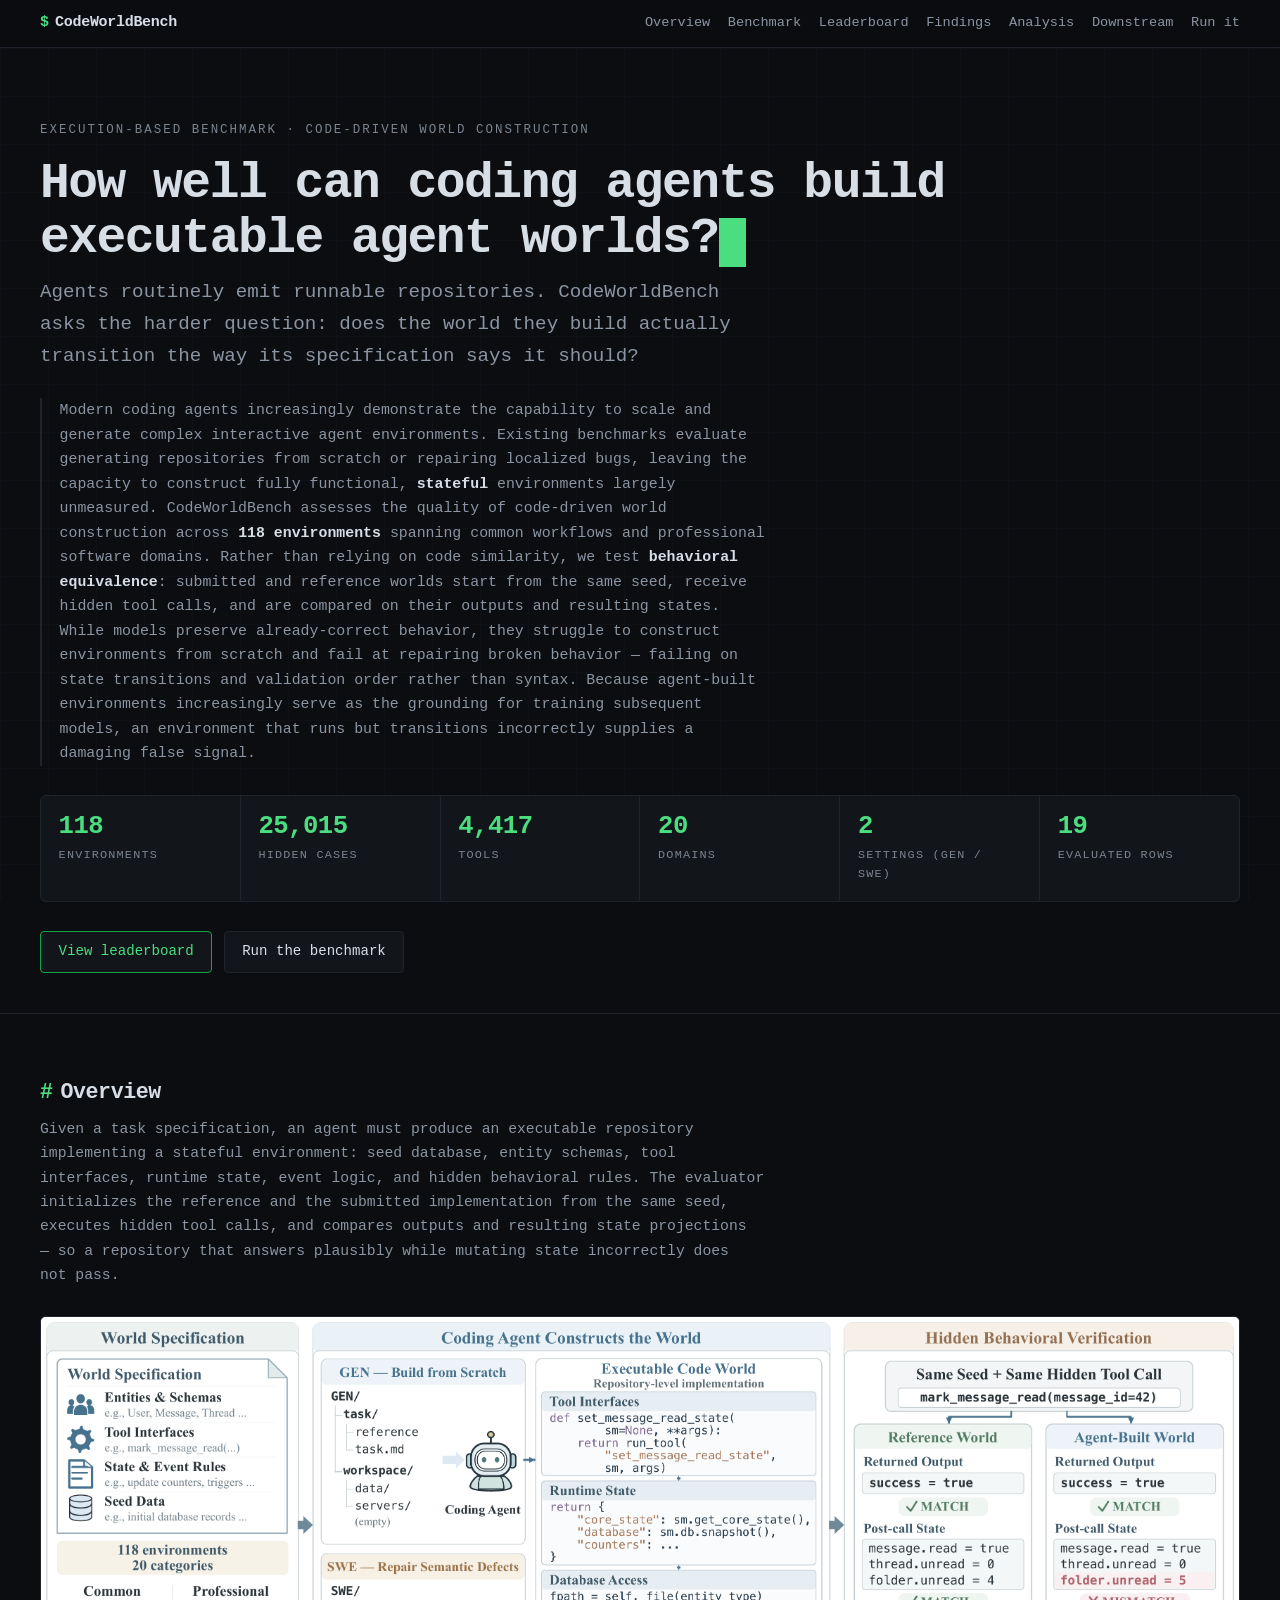
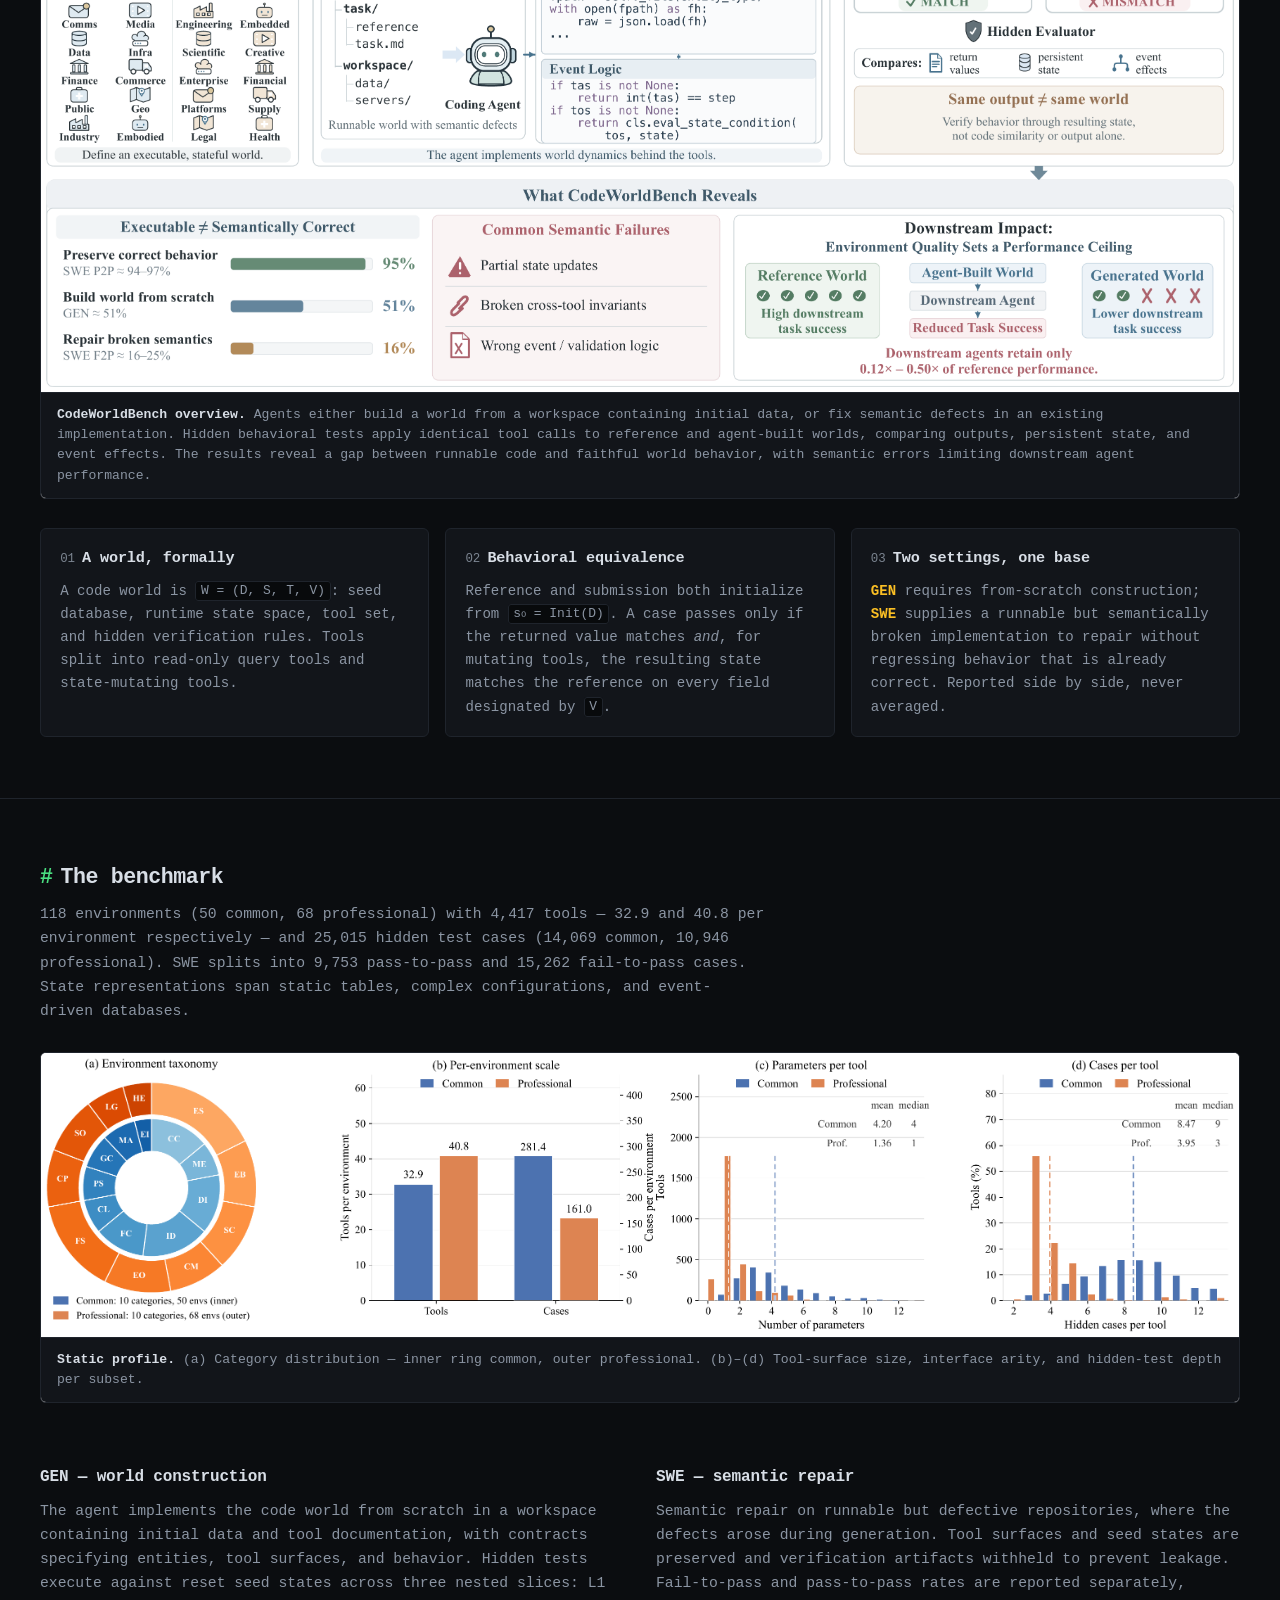
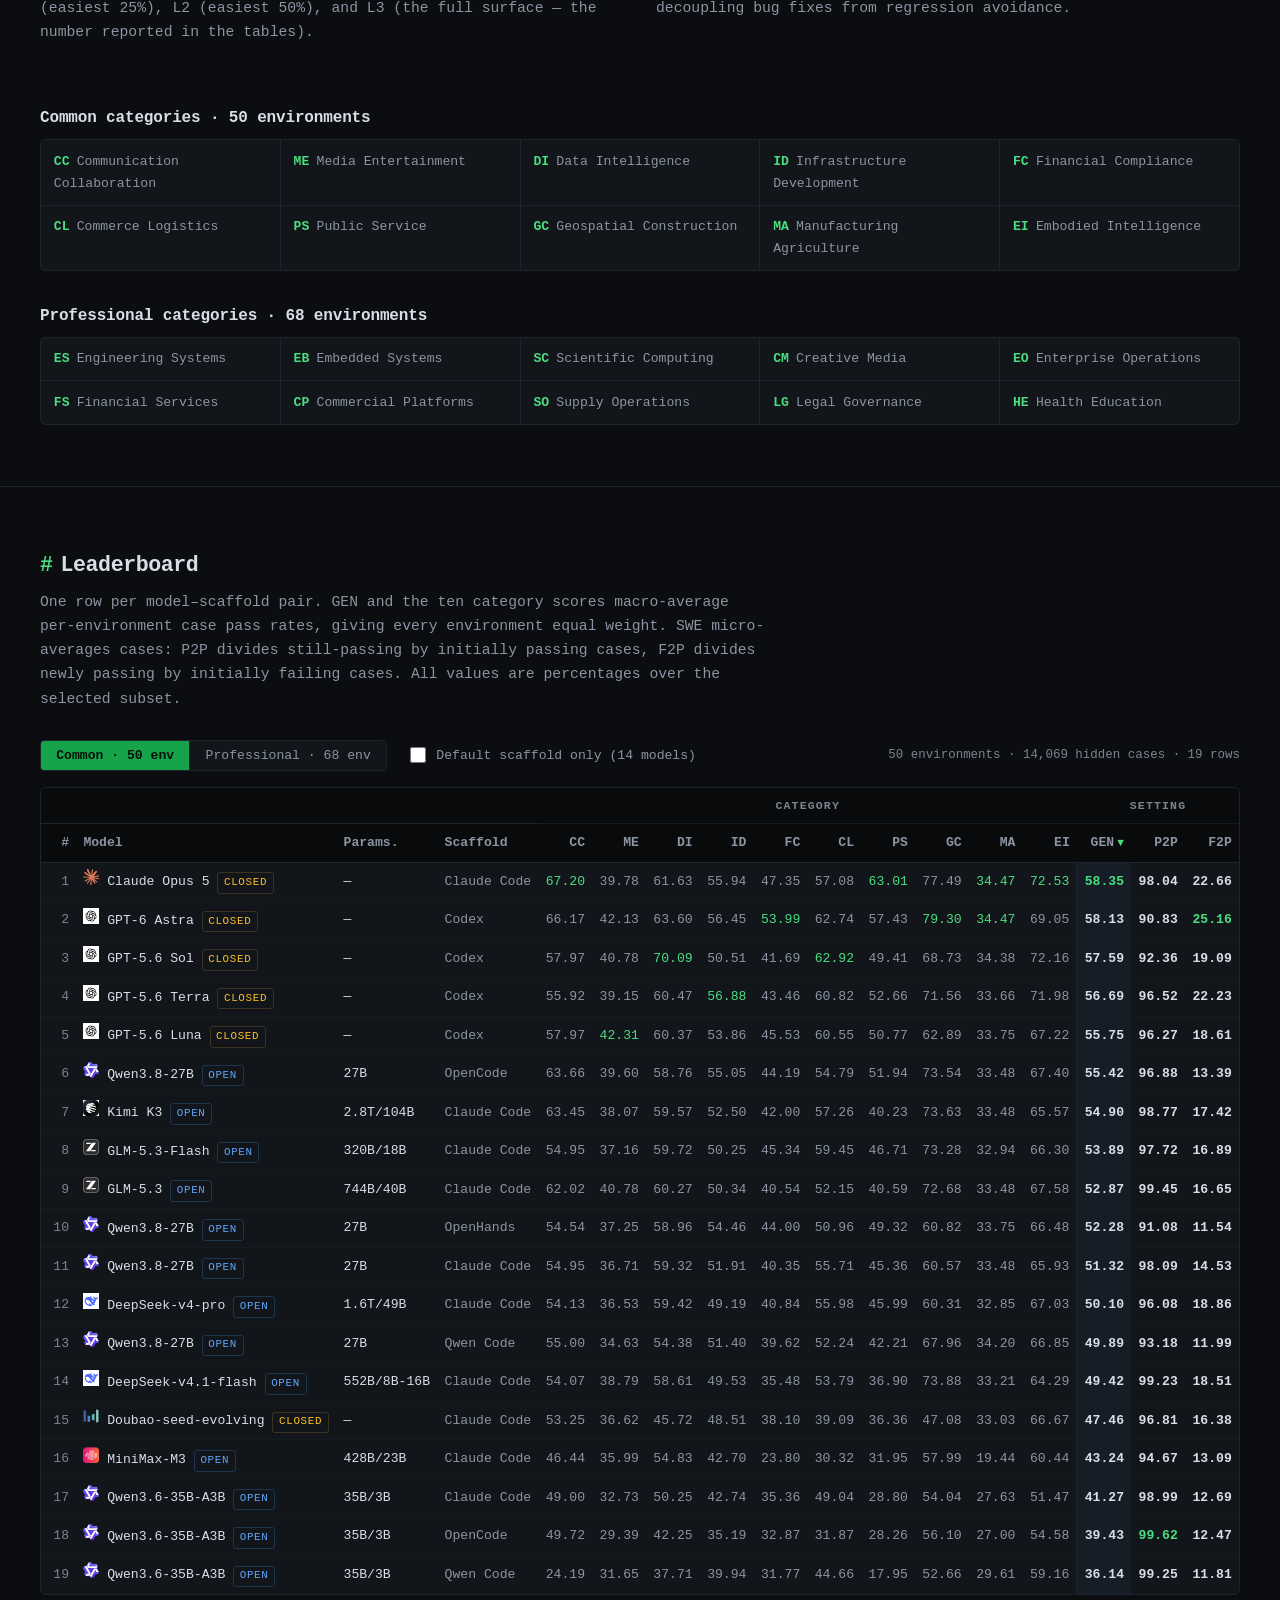
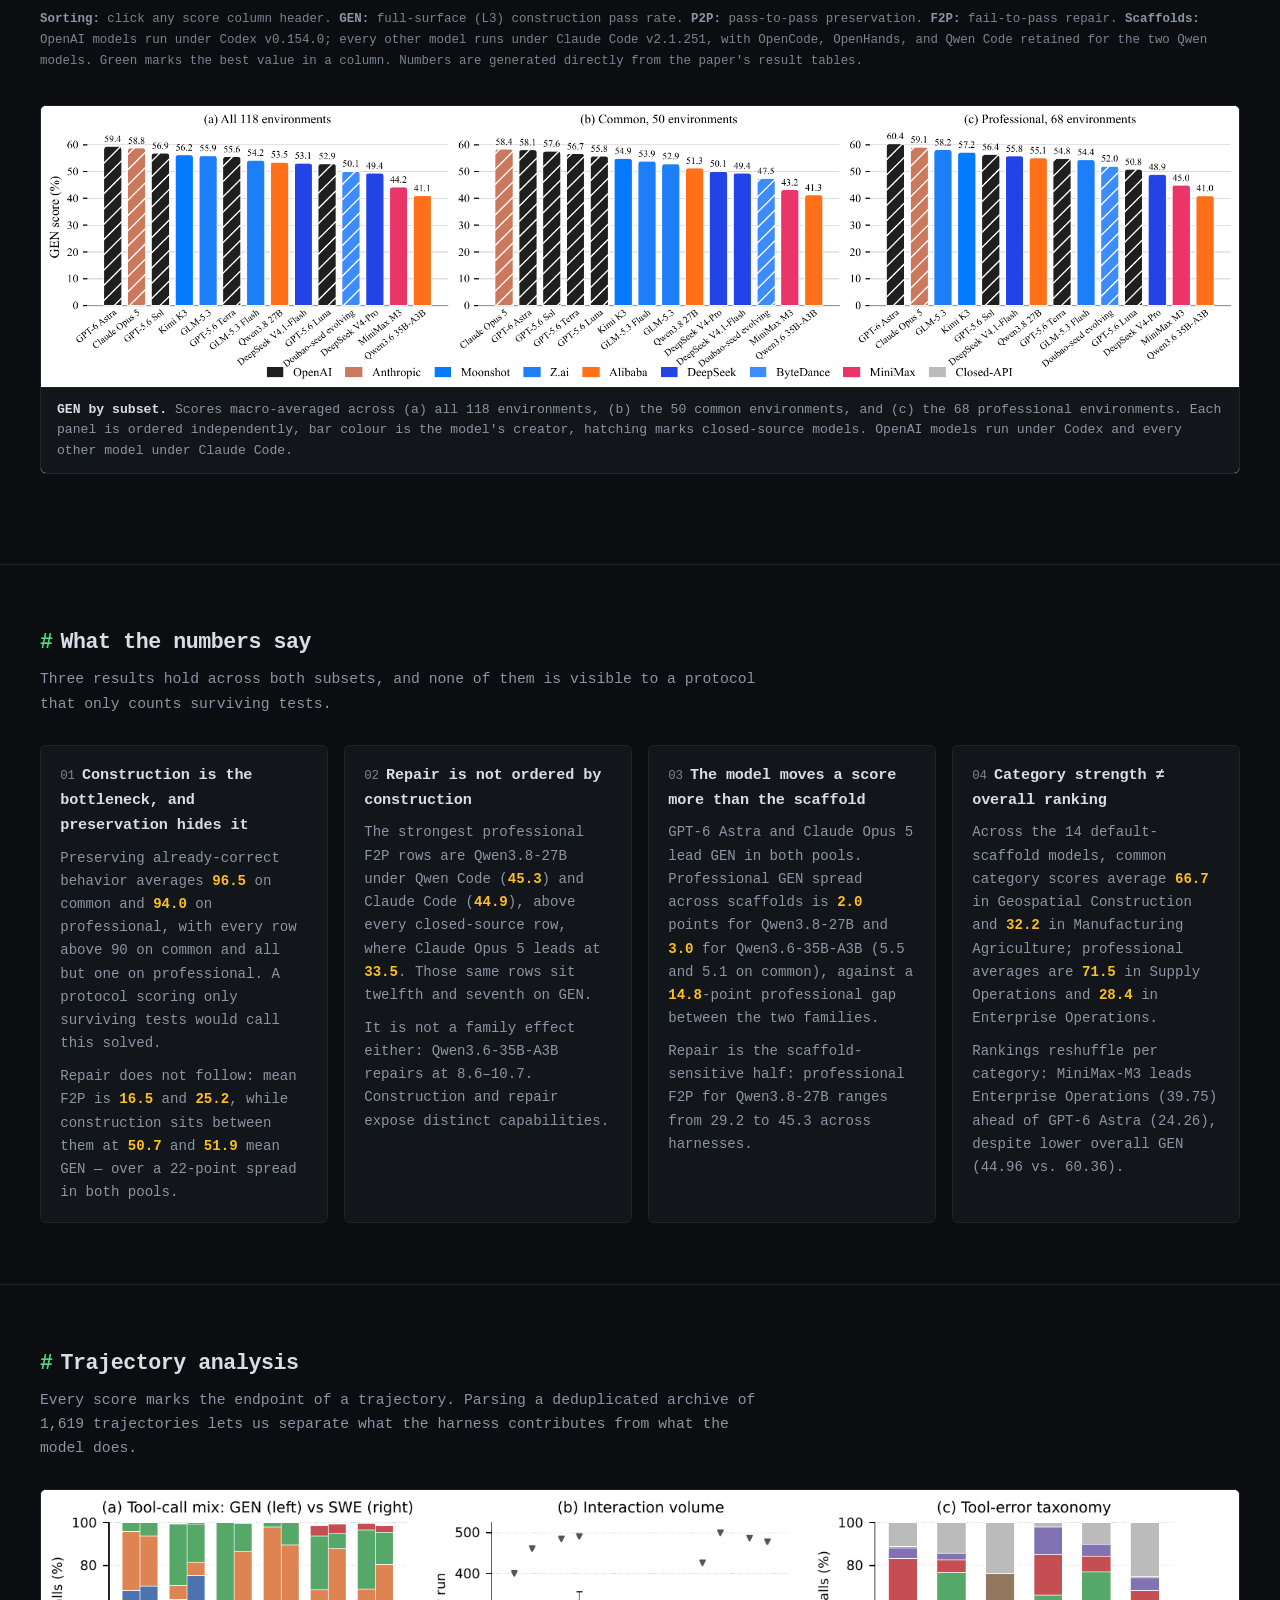
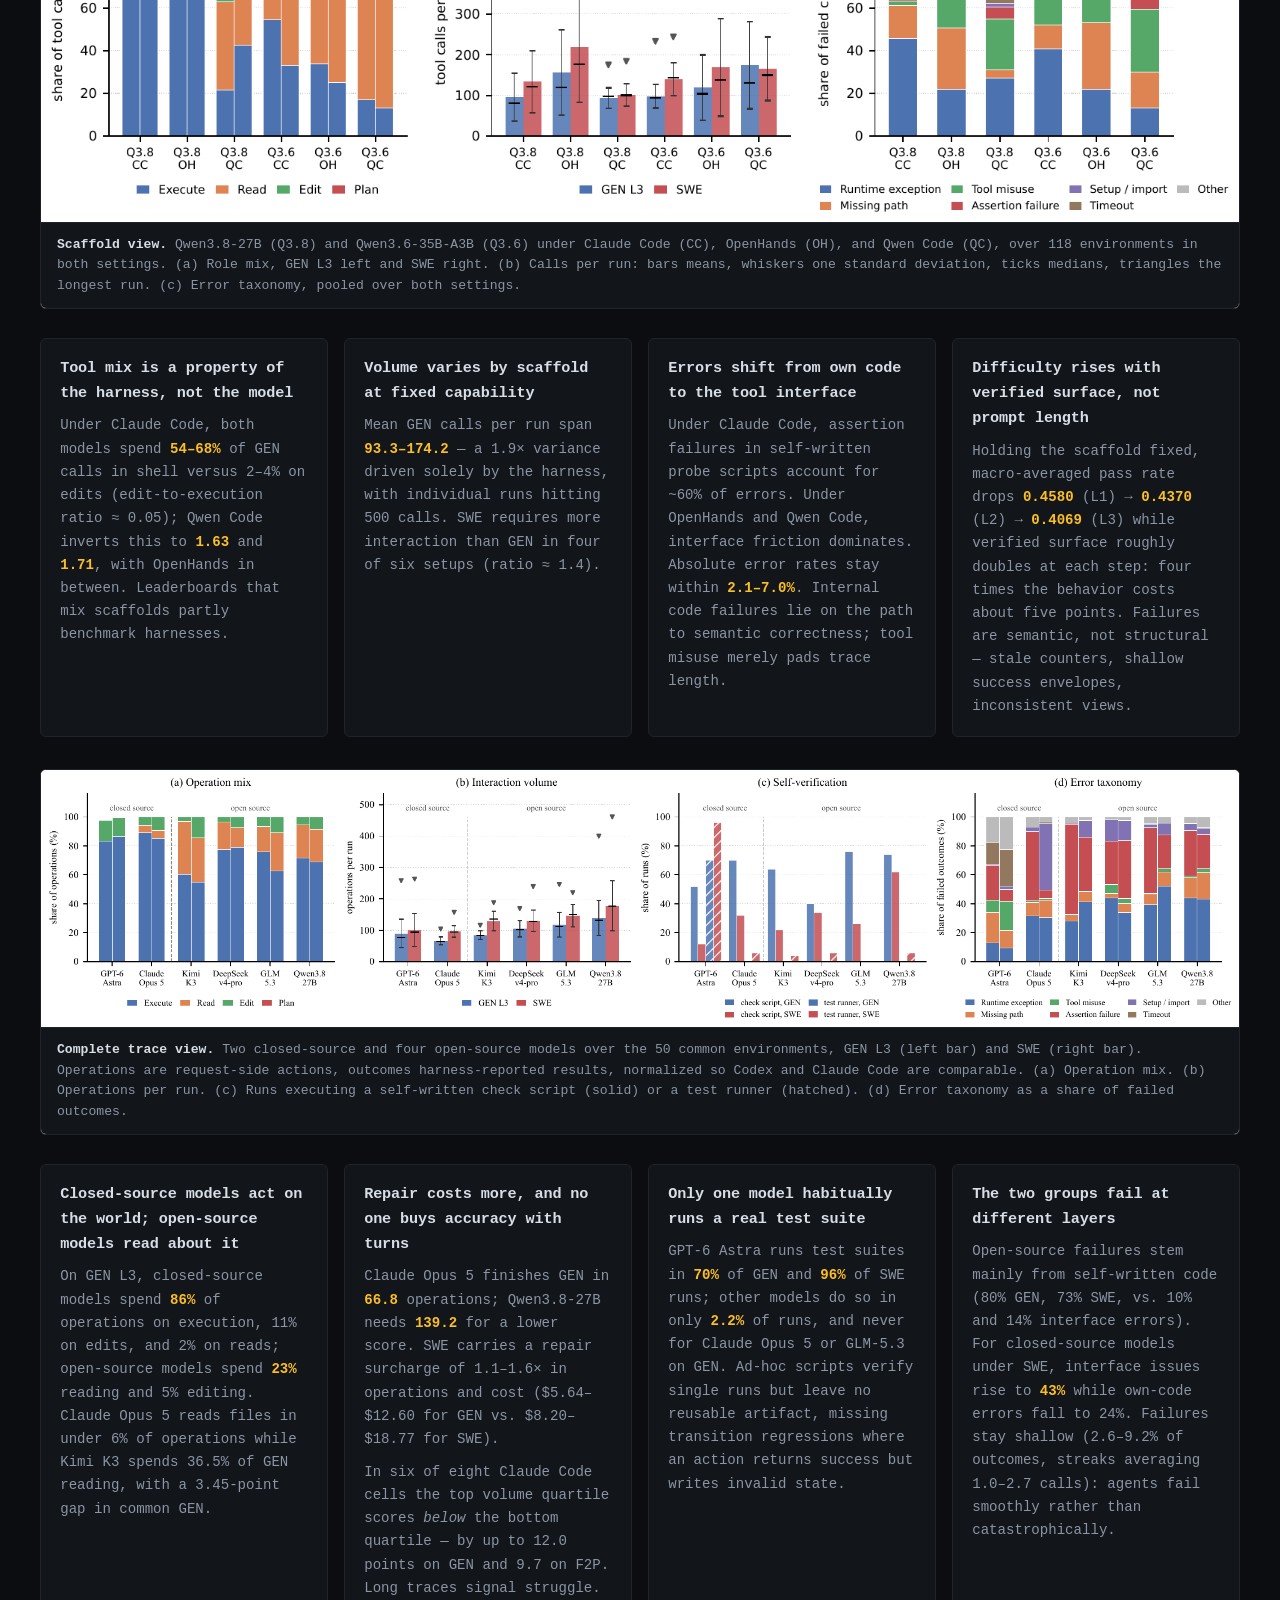
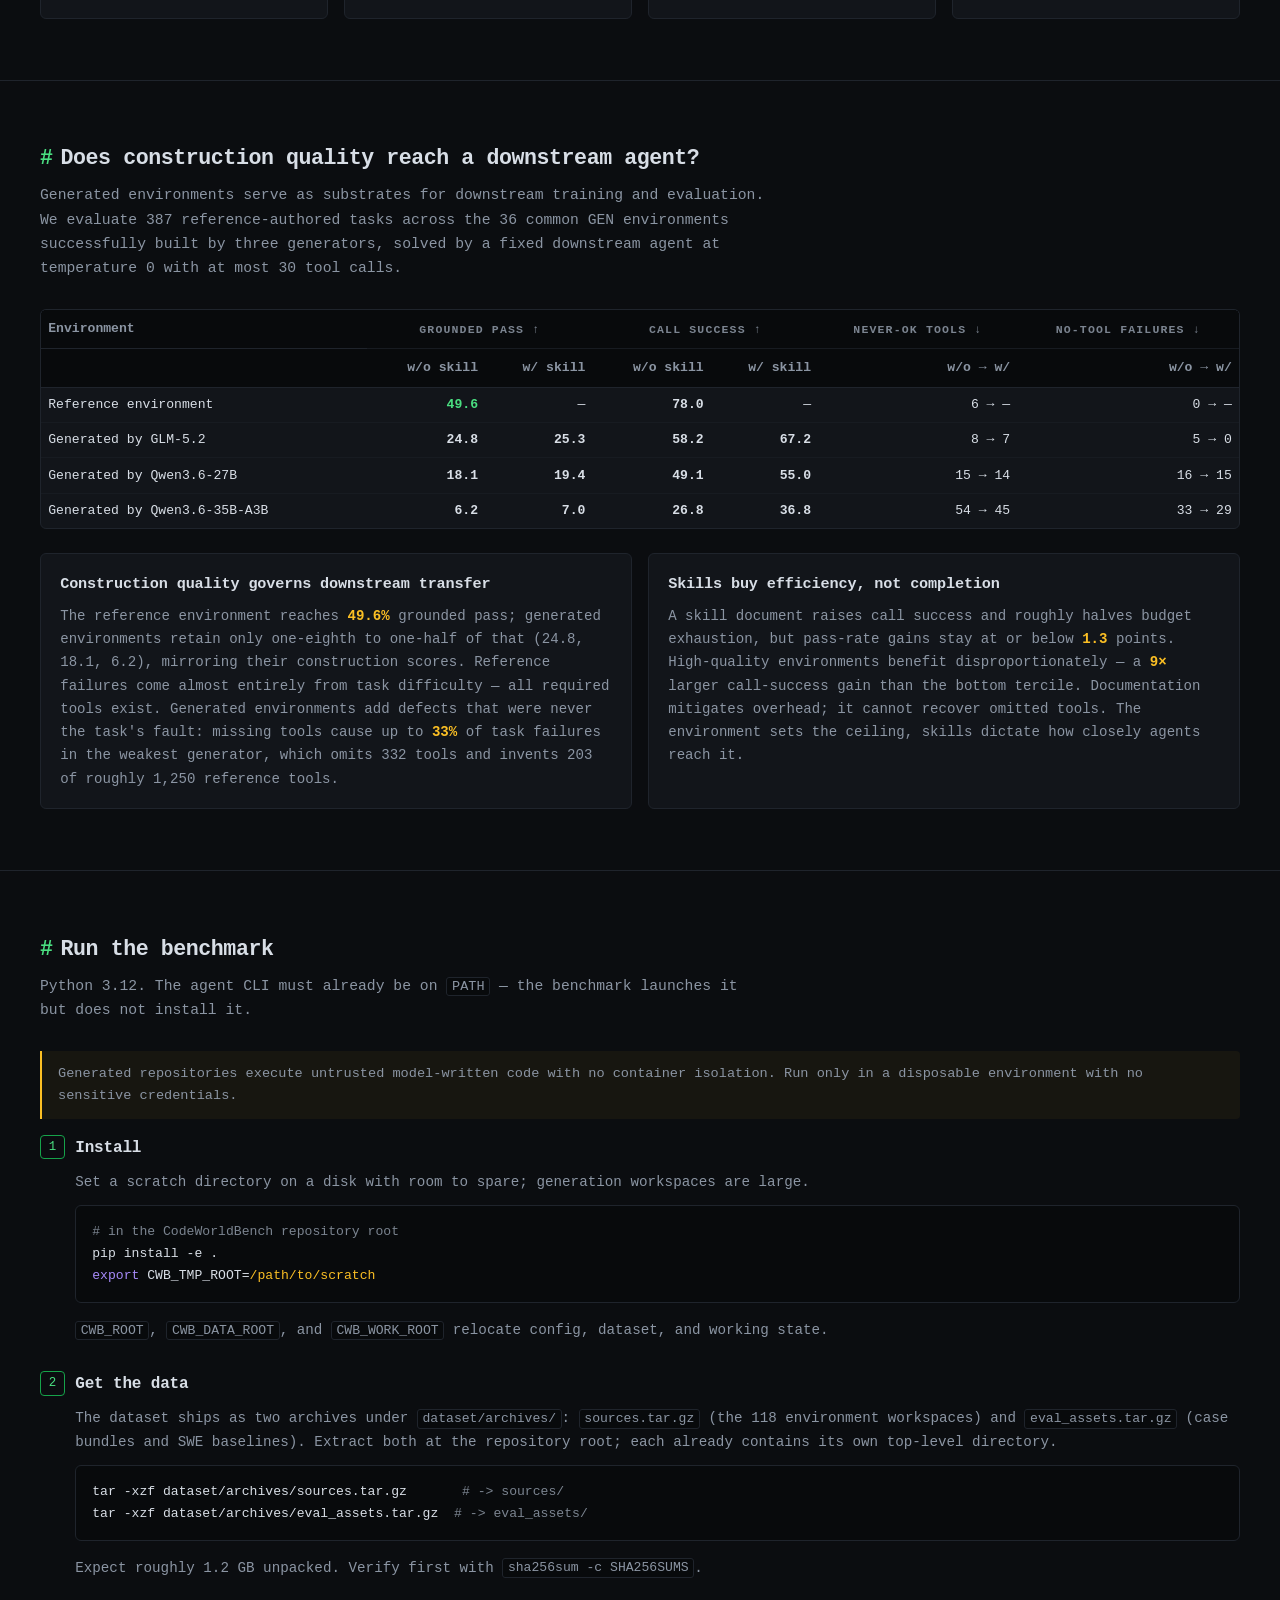
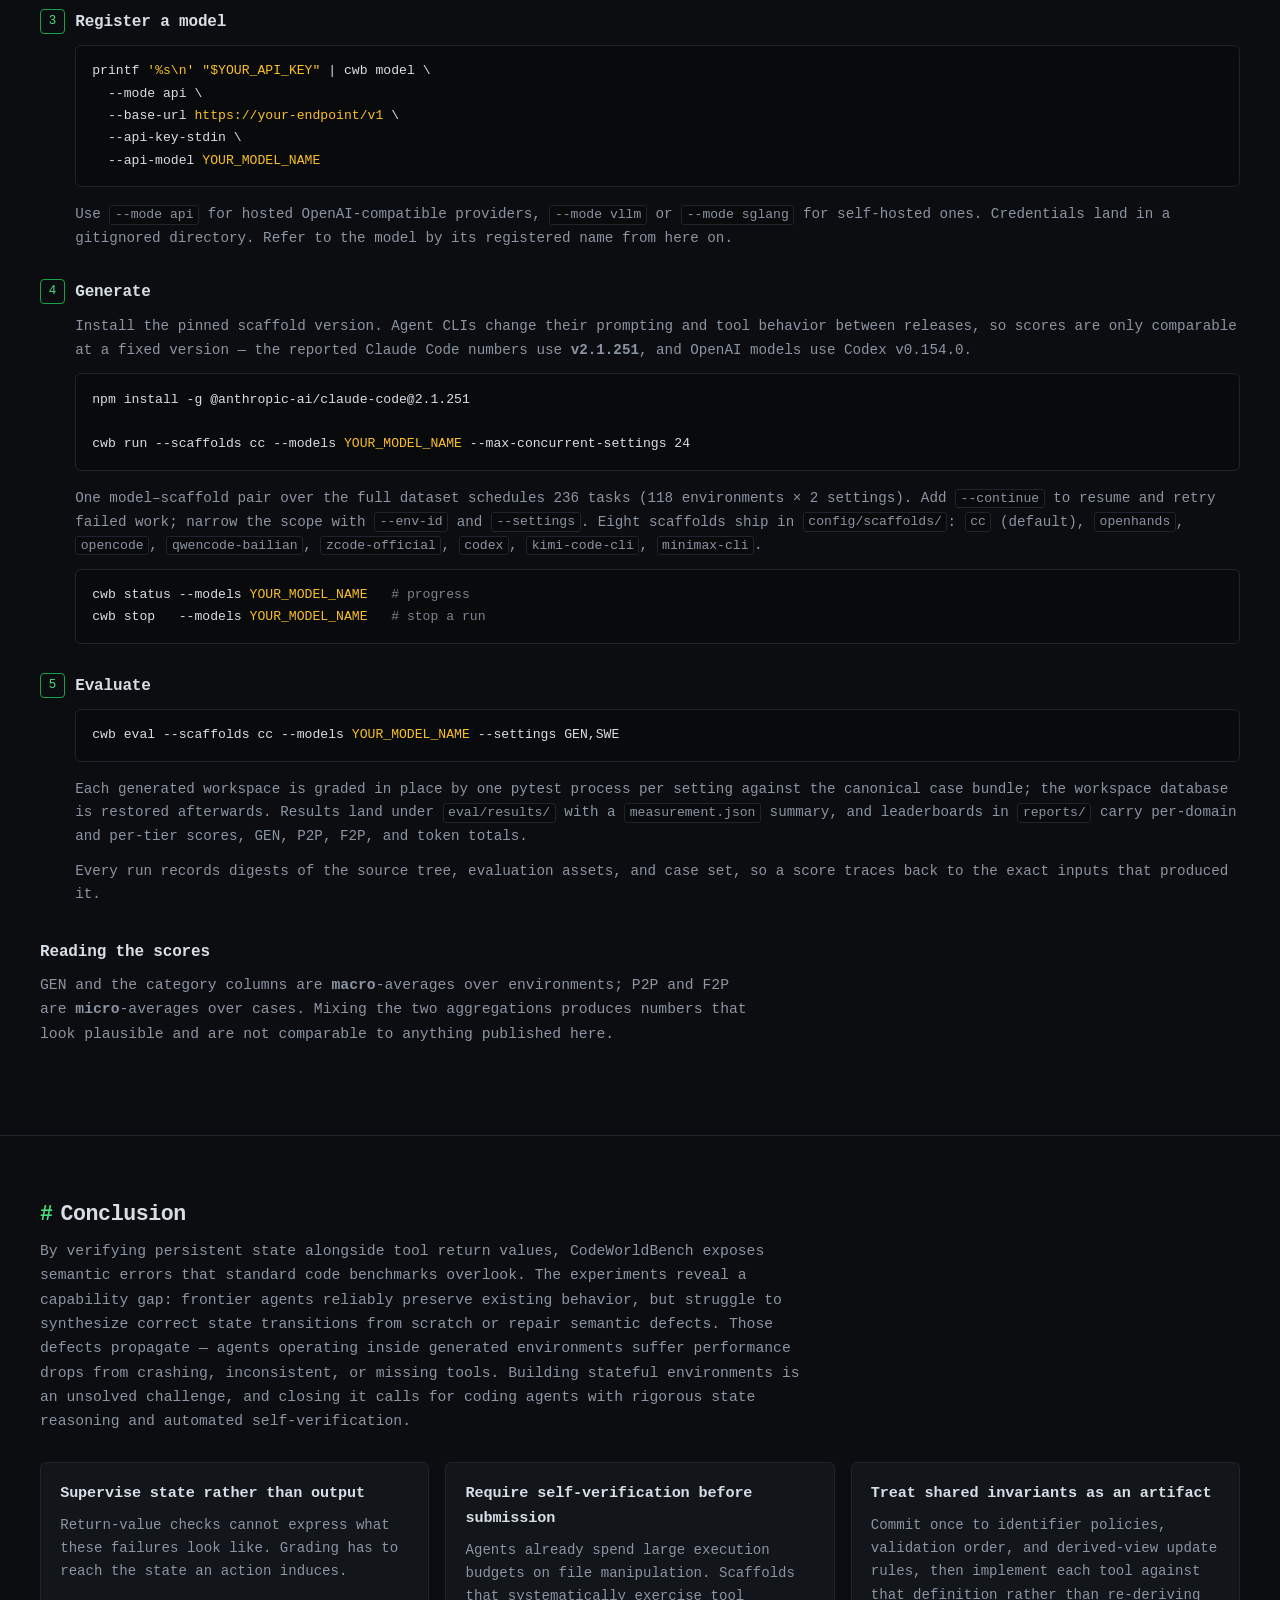
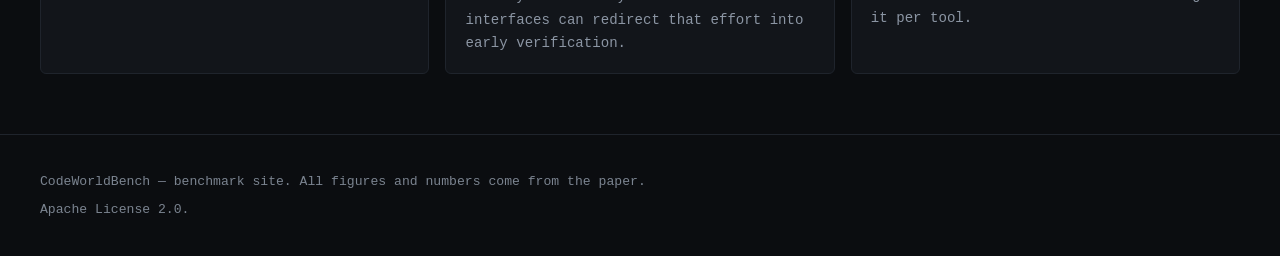
==== index.html @ feb57f2f "CodeWorldBench project site Static single-page site: overview figure, the two result tables as a sor" ====
<!DOCTYPE html>
<html lang="en">
<head>
<meta charset="utf-8">
<meta name="viewport" content="width=device-width, initial-scale=1">
<title>CodeWorldBench — How Well Can Coding Agents Build Executable Agent Worlds?</title>
<meta name="description" content="CodeWorldBench evaluates whether coding agents can construct and repair executable, stateful code worlds: 118 environments, 25,015 hidden behavioral cases, verified on outputs and persistent state.">
<meta name="robots" content="noindex, nofollow">
<meta property="og:title" content="CodeWorldBench">
<meta property="og:description" content="118 executable environments, 25,015 hidden cases, two settings: construct a stateful code world from scratch (GEN) or repair a broken one (SWE).">
<meta property="og:type" content="website">
<link rel="icon" href="assets/favicon.svg" type="image/svg+xml">
<link rel="stylesheet" href="css/style.css">
</head>
<body>
<a class="skip-link" href="#leaderboard">Skip to leaderboard</a>

<nav class="nav">
  <div class="nav-inner">
    <a class="nav-brand" href="#top"><span class="prompt">$</span>CodeWorldBench</a>
    <div class="nav-links">
      <a href="#overview">Overview</a>
      <a href="#benchmark">Benchmark</a>
      <a href="#leaderboard">Leaderboard</a>
      <a href="#findings">Findings</a>
      <a href="#analysis">Analysis</a>
      <a href="#downstream">Downstream</a>
      <a href="#run">Run it</a>
    </div>
  </div>
</nav>

<header class="hero" id="top">
  <div class="wrap">
    <p class="eyebrow">Execution-based benchmark · code-driven world construction</p>
    <h1>How well can coding agents build<br>executable agent worlds?<span class="cursor"></span></h1>
    <p class="tagline">
      Agents routinely emit runnable repositories. CodeWorldBench asks the harder question:
      does the world they build actually transition the way its specification says it should?
    </p>

    <p class="abstract">
      Modern coding agents increasingly demonstrate the capability to scale and generate complex
      interactive agent environments. Existing benchmarks evaluate generating repositories from
      scratch or repairing localized bugs, leaving the capacity to construct fully functional,
      <strong>stateful</strong> environments largely unmeasured. CodeWorldBench assesses the quality of
      code-driven world construction across <strong>118 environments</strong> spanning common workflows
      and professional software domains. Rather than relying on code similarity, we test
      <strong>behavioral equivalence</strong>: submitted and reference worlds start from the same seed,
      receive hidden tool calls, and are compared on their outputs and resulting states. While models
      preserve already-correct behavior, they struggle to construct environments from scratch and
      fail at repairing broken behavior — failing on state transitions and validation order rather
      than syntax. Because agent-built environments increasingly serve as the grounding for training
      subsequent models, an environment that runs but transitions incorrectly supplies a damaging
      false signal.
    </p>

    <div class="stats">
      <div class="stat"><span class="n">118</span><span class="k">Environments</span></div>
      <div class="stat"><span class="n">25,015</span><span class="k">Hidden cases</span></div>
      <div class="stat"><span class="n">4,417</span><span class="k">Tools</span></div>
      <div class="stat"><span class="n">20</span><span class="k">Domains</span></div>
      <div class="stat"><span class="n">2</span><span class="k">Settings (GEN / SWE)</span></div>
      <div class="stat"><span class="n">19</span><span class="k">Evaluated rows</span></div>
    </div>

    <div class="btn-row">
      <a class="btn btn-primary" href="#leaderboard">View leaderboard</a>
      <a class="btn" href="#run">Run the benchmark</a>
    </div>
  </div>
</header>

<section id="overview">
  <div class="wrap">
    <h2><span class="hash">#</span>Overview</h2>
    <p class="section-sub">
      Given a task specification, an agent must produce an executable repository implementing a
      stateful environment: seed database, entity schemas, tool interfaces, runtime state, event
      logic, and hidden behavioral rules. The evaluator initializes the reference and the submitted
      implementation from the same seed, executes hidden tool calls, and compares outputs and
      resulting state projections — so a repository that answers plausibly while mutating state
      incorrectly does not pass.
    </p>

    <figure>
      <img src="assets/figures/codeworldbench_overview_editable_v8_landscape.png"
           alt="CodeWorldBench overview: agents either build a world from a workspace containing initial data or fix semantic defects in an existing implementation; hidden behavioral tests apply identical tool calls to the reference and agent-built worlds and compare outputs, persistent state, and event effects.">
      <figcaption>
        <b>CodeWorldBench overview.</b> Agents either build a world from a workspace containing
        initial data, or fix semantic defects in an existing implementation. Hidden behavioral tests
        apply identical tool calls to reference and agent-built worlds, comparing outputs, persistent
        state, and event effects. The results reveal a gap between runnable code and faithful world
        behavior, with semantic errors limiting downstream agent performance.
      </figcaption>
    </figure>

    <div class="cards">
      <div class="card">
        <h3><span class="tag">01</span>A world, formally</h3>
        <p>
          A code world is <code>W = (D, S, T, V)</code>: seed database, runtime state space, tool set,
          and hidden verification rules. Tools split into read-only query tools and state-mutating
          tools.
        </p>
      </div>
      <div class="card">
        <h3><span class="tag">02</span>Behavioral equivalence</h3>
        <p>
          Reference and submission both initialize from <code>s₀ = Init(D)</code>. A case passes only
          if the returned value matches <em>and</em>, for mutating tools, the resulting state matches
          the reference on every field designated by <code>V</code>.
        </p>
      </div>
      <div class="card">
        <h3><span class="tag">03</span>Two settings, one base</h3>
        <p>
          <span class="num">GEN</span> requires from-scratch construction; <span class="num">SWE</span>
          supplies a runnable but semantically broken implementation to repair without regressing
          behavior that is already correct. Reported side by side, never averaged.
        </p>
      </div>
    </div>
  </div>
</section>

<section id="benchmark">
  <div class="wrap">
    <h2><span class="hash">#</span>The benchmark</h2>
    <p class="section-sub">
      118 environments (50 common, 68 professional) with 4,417 tools — 32.9 and 40.8 per environment
      respectively — and 25,015 hidden test cases (14,069 common, 10,946 professional). SWE splits
      into 9,753 pass-to-pass and 15,262 fail-to-pass cases. State representations span static
      tables, complex configurations, and event-driven databases.
    </p>

    <figure>
      <img src="assets/figures/codeworldbench_category_distribution_1x4.png"
           alt="Static profile of CodeWorldBench: category distribution as nested rings for the common and professional subsets, plus distributions of tool-surface size, interface arity, and hidden-test depth for each subset.">
      <figcaption>
        <b>Static profile.</b> (a) Category distribution — inner ring common, outer professional.
        (b)–(d) Tool-surface size, interface arity, and hidden-test depth per subset.
      </figcaption>
    </figure>

    <div class="two-col">
      <div>
        <h3>GEN — world construction</h3>
        <p class="section-sub">
          The agent implements the code world from scratch in a workspace containing initial data and
          tool documentation, with contracts specifying entities, tool surfaces, and behavior. Hidden
          tests execute against reset seed states across three nested slices: L1 (easiest 25%), L2
          (easiest 50%), and L3 (the full surface — the number reported in the tables).
        </p>
      </div>
      <div>
        <h3>SWE — semantic repair</h3>
        <p class="section-sub">
          Semantic repair on runnable but defective repositories, where the defects arose during
          generation. Tool surfaces and seed states are preserved and verification artifacts withheld
          to prevent leakage. Fail-to-pass and pass-to-pass rates are reported separately, decoupling
          bug fixes from regression avoidance.
        </p>
      </div>
    </div>

    <h3>Common categories · 50 environments</h3>
    <div class="cat-grid">
      <div class="cat-cell"><span class="code">CC</span><span class="name">Communication Collaboration</span></div>
      <div class="cat-cell"><span class="code">ME</span><span class="name">Media Entertainment</span></div>
      <div class="cat-cell"><span class="code">DI</span><span class="name">Data Intelligence</span></div>
      <div class="cat-cell"><span class="code">ID</span><span class="name">Infrastructure Development</span></div>
      <div class="cat-cell"><span class="code">FC</span><span class="name">Financial Compliance</span></div>
      <div class="cat-cell"><span class="code">CL</span><span class="name">Commerce Logistics</span></div>
      <div class="cat-cell"><span class="code">PS</span><span class="name">Public Service</span></div>
      <div class="cat-cell"><span class="code">GC</span><span class="name">Geospatial Construction</span></div>
      <div class="cat-cell"><span class="code">MA</span><span class="name">Manufacturing Agriculture</span></div>
      <div class="cat-cell"><span class="code">EI</span><span class="name">Embodied Intelligence</span></div>
    </div>

    <h3>Professional categories · 68 environments</h3>
    <div class="cat-grid">
      <div class="cat-cell"><span class="code">ES</span><span class="name">Engineering Systems</span></div>
      <div class="cat-cell"><span class="code">EB</span><span class="name">Embedded Systems</span></div>
      <div class="cat-cell"><span class="code">SC</span><span class="name">Scientific Computing</span></div>
      <div class="cat-cell"><span class="code">CM</span><span class="name">Creative Media</span></div>
      <div class="cat-cell"><span class="code">EO</span><span class="name">Enterprise Operations</span></div>
      <div class="cat-cell"><span class="code">FS</span><span class="name">Financial Services</span></div>
      <div class="cat-cell"><span class="code">CP</span><span class="name">Commercial Platforms</span></div>
      <div class="cat-cell"><span class="code">SO</span><span class="name">Supply Operations</span></div>
      <div class="cat-cell"><span class="code">LG</span><span class="name">Legal Governance</span></div>
      <div class="cat-cell"><span class="code">HE</span><span class="name">Health Education</span></div>
    </div>
  </div>
</section>

<section id="leaderboard">
  <div class="wrap">
    <h2><span class="hash">#</span>Leaderboard</h2>
    <p class="section-sub">
      One row per model–scaffold pair. GEN and the ten category scores macro-average per-environment
      case pass rates, giving every environment equal weight. SWE micro-averages cases: P2P divides
      still-passing by initially passing cases, F2P divides newly passing by initially failing cases.
      All values are percentages over the selected subset.
    </p>

    <div class="lb-controls">
      <div class="toggle" role="group" aria-label="Subset">
        <button type="button" data-subset="common" aria-pressed="true">Common · 50 env</button>
        <button type="button" data-subset="professional" aria-pressed="false">Professional · 68 env</button>
      </div>
      <label class="check">
        <input type="checkbox" id="defaults-only">
        Default scaffold only (14 models)
      </label>
      <span class="lb-meta lb-hint" id="lb-meta"></span>
    </div>

    <div class="table-scroll" id="lb-table">
      <p style="padding:1rem;color:#8b95a3">Loading results…</p>
    </div>

    <p class="legend">
      <b>Sorting:</b> click any score column header. <b>GEN:</b> full-surface (L3) construction pass
      rate. <b>P2P:</b> pass-to-pass preservation. <b>F2P:</b> fail-to-pass repair.
      <b>Scaffolds:</b> OpenAI models run under Codex v0.154.0; every other model runs under Claude
      Code v2.1.251, with OpenCode, OpenHands, and Qwen Code retained for the two Qwen models.
      Green marks the best value in a column. Numbers are generated directly from the paper's result
      tables.
    </p>

    <figure style="margin-top:2rem">
      <img src="assets/figures/codeworldbench_model_avg_by_scaffold.png"
           alt="GEN scores macro-averaged across all 118 environments, the 50 common environments, and the 68 professional environments, with one bar per model, colored by creator and hatched for closed-source models.">
      <figcaption>
        <b>GEN by subset.</b> Scores macro-averaged across (a) all 118 environments, (b) the 50 common
        environments, and (c) the 68 professional environments. Each panel is ordered independently,
        bar colour is the model's creator, hatching marks closed-source models. OpenAI models run
        under Codex and every other model under Claude Code.
      </figcaption>
    </figure>
  </div>
</section>

<section id="findings">
  <div class="wrap">
    <h2><span class="hash">#</span>What the numbers say</h2>
    <p class="section-sub">
      Three results hold across both subsets, and none of them is visible to a protocol that only
      counts surviving tests.
    </p>

    <div class="cards">
      <div class="card">
        <h3><span class="tag">01</span>Construction is the bottleneck, and preservation hides it</h3>
        <p>
          Preserving already-correct behavior averages <span class="num">96.5</span> on common and
          <span class="num">94.0</span> on professional, with every row above 90 on common and all but
          one on professional. A protocol scoring only surviving tests would call this solved.
        </p>
        <p>
          Repair does not follow: mean F2P is <span class="num">16.5</span> and
          <span class="num">25.2</span>, while construction sits between them at
          <span class="num">50.7</span> and <span class="num">51.9</span> mean GEN — over a 22-point
          spread in both pools.
        </p>
      </div>
      <div class="card">
        <h3><span class="tag">02</span>Repair is not ordered by construction</h3>
        <p>
          The strongest professional F2P rows are Qwen3.8-27B under Qwen Code
          (<span class="num">45.3</span>) and Claude Code (<span class="num">44.9</span>), above every
          closed-source row, where Claude Opus 5 leads at <span class="num">33.5</span>. Those same
          rows sit twelfth and seventh on GEN.
        </p>
        <p>
          It is not a family effect either: Qwen3.6-35B-A3B repairs at 8.6–10.7. Construction and
          repair expose distinct capabilities.
        </p>
      </div>
      <div class="card">
        <h3><span class="tag">03</span>The model moves a score more than the scaffold</h3>
        <p>
          GPT-6 Astra and Claude Opus 5 lead GEN in both pools. Professional GEN spread across
          scaffolds is <span class="num">2.0</span> points for Qwen3.8-27B and
          <span class="num">3.0</span> for Qwen3.6-35B-A3B (5.5 and 5.1 on common), against a
          <span class="num">14.8</span>-point professional gap between the two families.
        </p>
        <p>
          Repair is the scaffold-sensitive half: professional F2P for Qwen3.8-27B ranges from 29.2 to
          45.3 across harnesses.
        </p>
      </div>
      <div class="card">
        <h3><span class="tag">04</span>Category strength ≠ overall ranking</h3>
        <p>
          Across the 14 default-scaffold models, common category scores average
          <span class="num">66.7</span> in Geospatial Construction and <span class="num">32.2</span> in
          Manufacturing Agriculture; professional averages are <span class="num">71.5</span> in Supply
          Operations and <span class="num">28.4</span> in Enterprise Operations.
        </p>
        <p>
          Rankings reshuffle per category: MiniMax-M3 leads Enterprise Operations (39.75) ahead of
          GPT-6 Astra (24.26), despite lower overall GEN (44.96 vs. 60.36).
        </p>
      </div>
    </div>
  </div>
</section>

<section id="analysis">
  <div class="wrap">
    <h2><span class="hash">#</span>Trajectory analysis</h2>
    <p class="section-sub">
      Every score marks the endpoint of a trajectory. Parsing a deduplicated archive of 1,619
      trajectories lets us separate what the harness contributes from what the model does.
    </p>

    <figure>
      <img src="assets/figures/codeworldbench_scaffold_trace_comparison.png"
           alt="Scaffold comparison: role mix of tool calls, calls per run with variance, and error taxonomy for two Qwen models under Claude Code, OpenHands, and Qwen Code.">
      <figcaption>
        <b>Scaffold view.</b> Qwen3.8-27B (Q3.8) and Qwen3.6-35B-A3B (Q3.6) under Claude Code (CC),
        OpenHands (OH), and Qwen Code (QC), over 118 environments in both settings. (a) Role mix, GEN
        L3 left and SWE right. (b) Calls per run: bars means, whiskers one standard deviation, ticks
        medians, triangles the longest run. (c) Error taxonomy, pooled over both settings.
      </figcaption>
    </figure>

    <div class="cards">
      <div class="card">
        <h3>Tool mix is a property of the harness, not the model</h3>
        <p>
          Under Claude Code, both models spend <span class="num">54–68%</span> of GEN calls in shell
          versus 2–4% on edits (edit-to-execution ratio ≈ 0.05); Qwen Code inverts this to
          <span class="num">1.63</span> and <span class="num">1.71</span>, with OpenHands in between.
          Leaderboards that mix scaffolds partly benchmark harnesses.
        </p>
      </div>
      <div class="card">
        <h3>Volume varies by scaffold at fixed capability</h3>
        <p>
          Mean GEN calls per run span <span class="num">93.3–174.2</span> — a 1.9× variance driven
          solely by the harness, with individual runs hitting 500 calls. SWE requires more interaction
          than GEN in four of six setups (ratio ≈ 1.4).
        </p>
      </div>
      <div class="card">
        <h3>Errors shift from own code to the tool interface</h3>
        <p>
          Under Claude Code, assertion failures in self-written probe scripts account for ~60% of
          errors. Under OpenHands and Qwen Code, interface friction dominates. Absolute error rates
          stay within <span class="num">2.1–7.0%</span>. Internal code failures lie on the path to
          semantic correctness; tool misuse merely pads trace length.
        </p>
      </div>
      <div class="card">
        <h3>Difficulty rises with verified surface, not prompt length</h3>
        <p>
          Holding the scaffold fixed, macro-averaged pass rate drops
          <span class="num">0.4580</span> (L1) → <span class="num">0.4370</span> (L2) →
          <span class="num">0.4069</span> (L3) while verified surface roughly doubles at each step:
          four times the behavior costs about five points. Failures are semantic, not structural —
          stale counters, shallow success envelopes, inconsistent views.
        </p>
      </div>
    </div>

    <figure style="margin-top:2rem">
      <img src="assets/figures/codeworldbench_cc_model_trace_comparison.png"
           alt="Complete trace view across six model families: operation mix, operations per run, share of runs executing a check script or test runner, and error taxonomy as a share of failed outcomes.">
      <figcaption>
        <b>Complete trace view.</b> Two closed-source and four open-source models over the 50 common
        environments, GEN L3 (left bar) and SWE (right bar). Operations are request-side actions,
        outcomes harness-reported results, normalized so Codex and Claude Code are comparable.
        (a) Operation mix. (b) Operations per run. (c) Runs executing a self-written check script
        (solid) or a test runner (hatched). (d) Error taxonomy as a share of failed outcomes.
      </figcaption>
    </figure>

    <div class="cards">
      <div class="card">
        <h3>Closed-source models act on the world; open-source models read about it</h3>
        <p>
          On GEN L3, closed-source models spend <span class="num">86%</span> of operations on
          execution, 11% on edits, and 2% on reads; open-source models spend
          <span class="num">23%</span> reading and 5% editing. Claude Opus 5 reads files in under 6% of
          operations while Kimi K3 spends 36.5% of GEN reading, with a 3.45-point gap in common GEN.
        </p>
      </div>
      <div class="card">
        <h3>Repair costs more, and no one buys accuracy with turns</h3>
        <p>
          Claude Opus 5 finishes GEN in <span class="num">66.8</span> operations; Qwen3.8-27B needs
          <span class="num">139.2</span> for a lower score. SWE carries a repair surcharge of 1.1–1.6×
          in operations and cost ($5.64–$12.60 for GEN vs. $8.20–$18.77 for SWE).
        </p>
        <p>
          In six of eight Claude Code cells the top volume quartile scores <em>below</em> the bottom
          quartile — by up to 12.0 points on GEN and 9.7 on F2P. Long traces signal struggle.
        </p>
      </div>
      <div class="card">
        <h3>Only one model habitually runs a real test suite</h3>
        <p>
          GPT-6 Astra runs test suites in <span class="num">70%</span> of GEN and
          <span class="num">96%</span> of SWE runs; other models do so in only
          <span class="num">2.2%</span> of runs, and never for Claude Opus 5 or GLM-5.3 on GEN. Ad-hoc
          scripts verify single runs but leave no reusable artifact, missing transition regressions
          where an action returns success but writes invalid state.
        </p>
      </div>
      <div class="card">
        <h3>The two groups fail at different layers</h3>
        <p>
          Open-source failures stem mainly from self-written code (80% GEN, 73% SWE, vs. 10% and 14%
          interface errors). For closed-source models under SWE, interface issues rise to
          <span class="num">43%</span> while own-code errors fall to 24%. Failures stay shallow
          (2.6–9.2% of outcomes, streaks averaging 1.0–2.7 calls): agents fail smoothly rather than
          catastrophically.
        </p>
      </div>
    </div>
  </div>
</section>

<section id="downstream">
  <div class="wrap">
    <h2><span class="hash">#</span>Does construction quality reach a downstream agent?</h2>
    <p class="section-sub">
      Generated environments serve as substrates for downstream training and evaluation. We evaluate
      387 reference-authored tasks across the 36 common GEN environments successfully built by three
      generators, solved by a fixed downstream agent at temperature 0 with at most 30 tool calls.
    </p>

    <div class="table-scroll">
      <table>
        <caption class="skip-link">Downstream grounded pass rate and call success rate per generated environment, with and without a skill document.</caption>
        <thead>
          <tr>
            <th class="left" scope="col">Environment</th>
            <th colspan="2" class="group">Grounded pass ↑</th>
            <th colspan="2" class="group">Call success ↑</th>
            <th class="group">Never-ok tools ↓</th>
            <th class="group">No-tool failures ↓</th>
          </tr>
          <tr>
            <th class="left" scope="col"></th>
            <th scope="col">w/o skill</th><th scope="col">w/ skill</th>
            <th scope="col">w/o skill</th><th scope="col">w/ skill</th>
            <th scope="col">w/o → w/</th>
            <th scope="col">w/o → w/</th>
          </tr>
        </thead>
        <tbody>
          <tr>
            <td class="left model">Reference environment</td>
            <td class="metric best">49.6</td><td>—</td>
            <td class="metric">78.0</td><td>—</td>
            <td>6 → —</td><td>0 → —</td>
          </tr>
          <tr>
            <td class="left model">Generated by GLM-5.2</td>
            <td class="metric">24.8</td><td class="metric">25.3</td>
            <td class="metric">58.2</td><td class="metric">67.2</td>
            <td>8 → 7</td><td>5 → 0</td>
          </tr>
          <tr>
            <td class="left model">Generated by Qwen3.6-27B</td>
            <td class="metric">18.1</td><td class="metric">19.4</td>
            <td class="metric">49.1</td><td class="metric">55.0</td>
            <td>15 → 14</td><td>16 → 15</td>
          </tr>
          <tr>
            <td class="left model">Generated by Qwen3.6-35B-A3B</td>
            <td class="metric">6.2</td><td class="metric">7.0</td>
            <td class="metric">26.8</td><td class="metric">36.8</td>
            <td>54 → 45</td><td>33 → 29</td>
          </tr>
        </tbody>
      </table>
    </div>

    <div class="cards" style="margin-top:1.5rem">
      <div class="card">
        <h3>Construction quality governs downstream transfer</h3>
        <p>
          The reference environment reaches <span class="num">49.6%</span> grounded pass; generated
          environments retain only one-eighth to one-half of that (24.8, 18.1, 6.2), mirroring their
          construction scores. Reference failures come almost entirely from task difficulty — all
          required tools exist. Generated environments add defects that were never the task's fault:
          missing tools cause up to <span class="num">33%</span> of task failures in the weakest
          generator, which omits 332 tools and invents 203 of roughly 1,250 reference tools.
        </p>
      </div>
      <div class="card">
        <h3>Skills buy efficiency, not completion</h3>
        <p>
          A skill document raises call success and roughly halves budget exhaustion, but pass-rate
          gains stay at or below <span class="num">1.3</span> points. High-quality environments benefit
          disproportionately — a <span class="num">9×</span> larger call-success gain than the bottom
          tercile. Documentation mitigates overhead; it cannot recover omitted tools. The environment
          sets the ceiling, skills dictate how closely agents reach it.
        </p>
      </div>
    </div>
  </div>
</section>

<section id="run">
  <div class="wrap">
    <h2><span class="hash">#</span>Run the benchmark</h2>
    <p class="section-sub">
      Python 3.12. The agent CLI must already be on <code>PATH</code> — the benchmark launches it but
      does not install it.
    </p>

    <div class="note">
      Generated repositories execute untrusted model-written code with no container isolation. Run
      only in a disposable environment with no sensitive credentials.
    </div>

    <ol class="steps">
      <li>
        <h3>Install</h3>
        <p>Set a scratch directory on a disk with room to spare; generation workspaces are large.</p>
<pre><code><span class="c"># in the CodeWorldBench repository root</span>
pip install -e .
<span class="k">export</span> CWB_TMP_ROOT=<span class="s">/path/to/scratch</span></code></pre>
        <p>
          <code>CWB_ROOT</code>, <code>CWB_DATA_ROOT</code>, and <code>CWB_WORK_ROOT</code> relocate
          config, dataset, and working state.
        </p>
      </li>

      <li>
        <h3>Get the data</h3>
        <p>
          The dataset ships as two archives under <code>dataset/archives/</code>:
          <code>sources.tar.gz</code> (the 118 environment workspaces) and
          <code>eval_assets.tar.gz</code> (case bundles and SWE baselines). Extract both at the
          repository root; each already contains its own top-level directory.
        </p>
<pre><code>tar -xzf dataset/archives/sources.tar.gz       <span class="c"># -&gt; sources/</span>
tar -xzf dataset/archives/eval_assets.tar.gz  <span class="c"># -&gt; eval_assets/</span></code></pre>
        <p>Expect roughly 1.2 GB unpacked. Verify first with <code>sha256sum -c SHA256SUMS</code>.</p>
      </li>

      <li>
        <h3>Register a model</h3>
<pre><code>printf <span class="s">'%s\n'</span> <span class="s">"$YOUR_API_KEY"</span> | cwb model \
  --mode api \
  --base-url <span class="s">https://your-endpoint/v1</span> \
  --api-key-stdin \
  --api-model <span class="s">YOUR_MODEL_NAME</span></code></pre>
        <p>
          Use <code>--mode api</code> for hosted OpenAI-compatible providers, <code>--mode vllm</code>
          or <code>--mode sglang</code> for self-hosted ones. Credentials land in a gitignored
          directory. Refer to the model by its registered name from here on.
        </p>
      </li>

      <li>
        <h3>Generate</h3>
        <p>
          Install the pinned scaffold version. Agent CLIs change their prompting and tool behavior
          between releases, so scores are only comparable at a fixed version — the reported Claude
          Code numbers use <strong>v2.1.251</strong>, and OpenAI models use Codex v0.154.0.
        </p>
<pre><code>npm install -g @anthropic-ai/claude-code@2.1.251

cwb run --scaffolds cc --models <span class="s">YOUR_MODEL_NAME</span> --max-concurrent-settings 24</code></pre>
        <p>
          One model–scaffold pair over the full dataset schedules 236 tasks (118 environments × 2
          settings). Add <code>--continue</code> to resume and retry failed work; narrow the scope with
          <code>--env-id</code> and <code>--settings</code>. Eight scaffolds ship in
          <code>config/scaffolds/</code>: <code>cc</code> (default), <code>openhands</code>,
          <code>opencode</code>, <code>qwencode-bailian</code>, <code>zcode-official</code>,
          <code>codex</code>, <code>kimi-code-cli</code>, <code>minimax-cli</code>.
        </p>
<pre><code>cwb status --models <span class="s">YOUR_MODEL_NAME</span>   <span class="c"># progress</span>
cwb stop   --models <span class="s">YOUR_MODEL_NAME</span>   <span class="c"># stop a run</span></code></pre>
      </li>

      <li>
        <h3>Evaluate</h3>
<pre><code>cwb eval --scaffolds cc --models <span class="s">YOUR_MODEL_NAME</span> --settings GEN,SWE</code></pre>
        <p>
          Each generated workspace is graded in place by one pytest process per setting against the
          canonical case bundle; the workspace database is restored afterwards. Results land under
          <code>eval/results/</code> with a <code>measurement.json</code> summary, and leaderboards in
          <code>reports/</code> carry per-domain and per-tier scores, GEN, P2P, F2P, and token totals.
        </p>
        <p>
          Every run records digests of the source tree, evaluation assets, and case set, so a score
          traces back to the exact inputs that produced it.
        </p>
      </li>
    </ol>

    <h3>Reading the scores</h3>
    <p class="section-sub">
      GEN and the category columns are <strong>macro</strong>-averages over environments; P2P and F2P
      are <strong>micro</strong>-averages over cases. Mixing the two aggregations produces numbers that
      look plausible and are not comparable to anything published here.
    </p>
  </div>
</section>

<section id="conclusion">
  <div class="wrap">
    <h2><span class="hash">#</span>Conclusion</h2>
    <p class="section-sub" style="max-width:88ch">
      By verifying persistent state alongside tool return values, CodeWorldBench exposes semantic
      errors that standard code benchmarks overlook. The experiments reveal a capability gap: frontier
      agents reliably preserve existing behavior, but struggle to synthesize correct state transitions
      from scratch or repair semantic defects. Those defects propagate — agents operating inside
      generated environments suffer performance drops from crashing, inconsistent, or missing tools.
      Building stateful environments is an unsolved challenge, and closing it calls for coding agents
      with rigorous state reasoning and automated self-verification.
    </p>

    <div class="cards">
      <div class="card">
        <h3>Supervise state rather than output</h3>
        <p>
          Return-value checks cannot express what these failures look like. Grading has to reach the
          state an action induces.
        </p>
      </div>
      <div class="card">
        <h3>Require self-verification before submission</h3>
        <p>
          Agents already spend large execution budgets on file manipulation. Scaffolds that
          systematically exercise tool interfaces can redirect that effort into early verification.
        </p>
      </div>
      <div class="card">
        <h3>Treat shared invariants as an artifact</h3>
        <p>
          Commit once to identifier policies, validation order, and derived-view update rules, then
          implement each tool against that definition rather than re-deriving it per tool.
        </p>
      </div>
    </div>
  </div>
</section>

<footer>
  <div class="wrap">
    <p>CodeWorldBench — benchmark site. All figures and numbers come from the paper.</p>
    <p>Apache License 2.0.</p>
  </div>
</footer>

<script src="js/leaderboard.js"></script>
</body>
</html>
---- css/style.css ----
/* CodeWorldBench site. Dark terminal palette, monospace throughout, leaderboard
   first. Everything is static: no build step, no framework, relative URLs only so
   the same tree works from file://, a local server, and a project Pages path. */

:root {
  --bg: #0b0d10;
  --bg-raised: #12151a;
  --bg-sunken: #080a0c;
  --line: #1f242c;
  --line-soft: #171b21;
  --fg: #d8dee6;
  --fg-dim: #8b95a3;
  /* --fg-faint carries small text (eyebrows, captions, legends, rank column), so
     it is picked to clear WCAG AA 4.5:1 against all three surfaces above, not
     just the page background. */
  --fg-faint: #7b8490;
  --accent: #4ade80;
  --accent-dim: #16a34a;
  --warm: #fbbf24;
  --cool: #60a5fa;
  --violet: #a78bfa;
  --mono: ui-monospace, "SF Mono", "JetBrains Mono", "Fira Code", Menlo, Consolas, monospace;
  --pad: clamp(1rem, 4vw, 2.5rem);
  --maxw: 1320px;
}

*,
*::before,
*::after {
  box-sizing: border-box;
}

html {
  scroll-behavior: smooth;
  scroll-padding-top: 4.5rem;
}

body {
  margin: 0;
  background: var(--bg);
  color: var(--fg);
  font-family: var(--mono);
  font-size: 15px;
  line-height: 1.65;
  -webkit-font-smoothing: antialiased;
}

/* Faint grid, the one decorative flourish. Sits behind everything. */
body::before {
  content: "";
  position: fixed;
  inset: 0;
  z-index: -1;
  background-image: linear-gradient(var(--line-soft) 1px, transparent 1px),
    linear-gradient(90deg, var(--line-soft) 1px, transparent 1px);
  background-size: 48px 48px;
  opacity: 0.4;
  pointer-events: none;
}

a {
  color: var(--accent);
  text-decoration: none;
  border-bottom: 1px solid transparent;
}

a:hover,
a:focus-visible {
  border-bottom-color: var(--accent);
}

:focus-visible {
  outline: 2px solid var(--accent);
  outline-offset: 2px;
}

code {
  font-family: var(--mono);
  font-size: 0.92em;
  background: var(--bg-sunken);
  border: 1px solid var(--line);
  border-radius: 3px;
  padding: 0.1em 0.35em;
}

.wrap {
  max-width: var(--maxw);
  margin: 0 auto;
  padding: 0 var(--pad);
}

.skip-link {
  position: absolute;
  left: -9999px;
}

.skip-link:focus {
  left: 1rem;
  top: 1rem;
  z-index: 100;
  background: var(--bg-raised);
  border: 1px solid var(--accent);
  padding: 0.5rem 0.9rem;
}

/* ---------- nav ---------- */

.nav {
  position: sticky;
  top: 0;
  z-index: 20;
  background: rgba(11, 13, 16, 0.92);
  backdrop-filter: blur(8px);
  border-bottom: 1px solid var(--line);
}

.nav-inner {
  max-width: var(--maxw);
  margin: 0 auto;
  padding: 0.7rem var(--pad);
  display: flex;
  align-items: center;
  gap: 1.5rem;
  flex-wrap: wrap;
}

.nav-brand {
  color: var(--fg);
  font-weight: 700;
  letter-spacing: -0.02em;
  border: 0;
}

.nav-brand:hover {
  border: 0;
  color: var(--accent);
}

.nav-brand .prompt {
  color: var(--accent);
  margin-right: 0.4rem;
}

.nav-links {
  display: flex;
  gap: 1.1rem;
  margin-left: auto;
  flex-wrap: wrap;
  font-size: 0.85rem;
}

.nav-links a {
  color: var(--fg-dim);
}

.nav-links a:hover {
  color: var(--accent);
}

/* ---------- hero ---------- */

.hero {
  padding: clamp(2.5rem, 7vw, 4.5rem) 0 2.5rem;
  border-bottom: 1px solid var(--line);
}

.eyebrow {
  font-size: 0.78rem;
  letter-spacing: 0.16em;
  text-transform: uppercase;
  color: var(--fg-faint);
  margin: 0 0 1rem;
}

.hero h1 {
  font-size: clamp(1.9rem, 5.2vw, 3.1rem);
  line-height: 1.12;
  letter-spacing: -0.03em;
  margin: 0 0 0.6rem;
  font-weight: 700;
}

.hero h1 .cursor {
  display: inline-block;
  width: 0.55em;
  height: 1em;
  background: var(--accent);
  vertical-align: text-bottom;
  animation: blink 1.15s step-end infinite;
}

@keyframes blink {
  50% {
    opacity: 0;
  }
}

@media (prefers-reduced-motion: reduce) {
  .hero h1 .cursor {
    animation: none;
  }
  html {
    scroll-behavior: auto;
  }
}

.hero .tagline {
  font-size: clamp(1rem, 2.1vw, 1.2rem);
  color: var(--fg-dim);
  max-width: 62ch;
  margin: 0 0 1.6rem;
}

.abstract {
  max-width: 82ch;
  color: var(--fg-dim);
  border-left: 2px solid var(--line);
  padding-left: 1.1rem;
  margin: 0 0 1.8rem;
  font-size: 0.93rem;
}

.abstract strong {
  color: var(--fg);
  font-weight: 600;
}

/* ---------- stat strip ---------- */

.stats {
  display: grid;
  grid-template-columns: repeat(auto-fit, minmax(150px, 1fr));
  gap: 1px;
  background: var(--line);
  border: 1px solid var(--line);
  border-radius: 6px;
  overflow: hidden;
  margin: 0 0 1.8rem;
}

.stat {
  background: var(--bg-raised);
  padding: 1rem 1.1rem;
}

.stat .n {
  display: block;
  font-size: 1.6rem;
  font-weight: 700;
  letter-spacing: -0.02em;
  color: var(--accent);
  line-height: 1.2;
}

.stat .k {
  display: block;
  font-size: 0.74rem;
  letter-spacing: 0.1em;
  text-transform: uppercase;
  color: var(--fg-faint);
  margin-top: 0.2rem;
}

.btn-row {
  display: flex;
  gap: 0.7rem;
  flex-wrap: wrap;
}

.btn {
  display: inline-block;
  padding: 0.55rem 1.1rem;
  border: 1px solid var(--line);
  border-radius: 4px;
  background: var(--bg-raised);
  color: var(--fg);
  font-size: 0.88rem;
}

.btn:hover,
.btn:focus-visible {
  border-color: var(--accent);
  color: var(--accent);
}

.btn-primary {
  border-color: var(--accent-dim);
  color: var(--accent);
}

/* ---------- sections ---------- */

section {
  padding: clamp(2.5rem, 6vw, 3.8rem) 0;
  border-bottom: 1px solid var(--line);
}

section > .wrap > h2 {
  font-size: 1.35rem;
  letter-spacing: -0.02em;
  margin: 0 0 0.4rem;
  font-weight: 700;
}

section > .wrap > h2 .hash {
  color: var(--accent);
  margin-right: 0.5rem;
}

.section-sub {
  color: var(--fg-dim);
  margin: 0 0 1.8rem;
  max-width: 82ch;
  font-size: 0.92rem;
}

h3 {
  font-size: 1rem;
  margin: 2rem 0 0.5rem;
  letter-spacing: -0.01em;
}

/* ---------- figures ---------- */

figure {
  margin: 0 0 1.8rem;
  background: #fff;
  border: 1px solid var(--line);
  border-radius: 6px;
  overflow: hidden;
}

figure img {
  display: block;
  width: 100%;
  height: auto;
}

figure figcaption {
  background: var(--bg-raised);
  border-top: 1px solid var(--line);
  color: var(--fg-dim);
  font-size: 0.82rem;
  line-height: 1.55;
  padding: 0.75rem 1rem;
}

figure figcaption b {
  color: var(--fg);
}

/* ---------- cards ---------- */

.cards {
  display: grid;
  grid-template-columns: repeat(auto-fit, minmax(270px, 1fr));
  gap: 1rem;
}

.card {
  background: var(--bg-raised);
  border: 1px solid var(--line);
  border-radius: 6px;
  padding: 1.1rem 1.2rem;
}

.card h3 {
  margin: 0 0 0.5rem;
  font-size: 0.95rem;
}

.card h3 .tag {
  color: var(--fg-faint);
  font-weight: 400;
  font-size: 0.78rem;
  margin-right: 0.45rem;
}

.card p {
  margin: 0;
  color: var(--fg-dim);
  font-size: 0.88rem;
}

.card p + p {
  margin-top: 0.6rem;
}

.card .num {
  color: var(--warm);
  font-weight: 600;
}

/* ---------- leaderboard ---------- */

.lb-controls {
  display: flex;
  align-items: center;
  gap: 1.2rem;
  flex-wrap: wrap;
  margin-bottom: 1rem;
}

.toggle {
  display: inline-flex;
  border: 1px solid var(--line);
  border-radius: 4px;
  overflow: hidden;
}

.toggle button {
  font-family: var(--mono);
  font-size: 0.82rem;
  padding: 0.45rem 0.95rem;
  background: var(--bg-raised);
  color: var(--fg-dim);
  border: 0;
  border-right: 1px solid var(--line);
  cursor: pointer;
}

.toggle button:last-child {
  border-right: 0;
}

.toggle button[aria-pressed="true"] {
  background: var(--accent-dim);
  color: #04120a;
  font-weight: 600;
}

.toggle button:hover:not([aria-pressed="true"]) {
  color: var(--fg);
}

.check {
  display: inline-flex;
  align-items: center;
  gap: 0.45rem;
  font-size: 0.82rem;
  color: var(--fg-dim);
  cursor: pointer;
}

.check input {
  accent-color: var(--accent-dim);
  width: 1rem;
  height: 1rem;
}

.lb-hint {
  font-size: 0.78rem;
  color: var(--fg-faint);
  margin-left: auto;
}

.table-scroll {
  overflow-x: auto;
  border: 1px solid var(--line);
  border-radius: 6px;
  background: var(--bg-raised);
}

table {
  border-collapse: collapse;
  width: 100%;
  font-size: 0.82rem;
  font-variant-numeric: tabular-nums;
}

thead th {
  position: sticky;
  top: 0;
  background: var(--bg-sunken);
  border-bottom: 1px solid var(--line);
  padding: 0.5rem 0.45rem;
  text-align: right;
  white-space: nowrap;
  font-weight: 600;
  color: var(--fg-dim);
  z-index: 2;
}

thead th.group {
  text-align: center;
  color: var(--fg-faint);
  font-size: 0.72rem;
  letter-spacing: 0.1em;
  text-transform: uppercase;
  top: 0;
  border-bottom: 1px solid var(--line-soft);
}

/* The second header row pins directly below the group row. Its offset is the
   measured height of that row, written to --group-h by leaderboard.js, because a
   hardcoded value drifts with the rendered font. */
thead tr:nth-child(2) th {
  top: var(--group-h, 2rem);
}

th.left,
td.left {
  text-align: left;
}

th.sortable {
  cursor: pointer;
  user-select: none;
}

th.sortable:hover {
  color: var(--accent);
}

th.sortable .arrow {
  color: var(--accent);
  margin-left: 0.2rem;
  font-size: 0.7rem;
}

tbody td {
  padding: 0.4rem 0.45rem;
  border-bottom: 1px solid var(--line-soft);
  text-align: right;
  white-space: nowrap;
}

tbody tr:last-child td {
  border-bottom: 0;
}

tbody tr:hover td {
  background: rgba(74, 222, 128, 0.04);
}

td.rank {
  color: var(--fg-faint);
  text-align: right;
  width: 2.2rem;
}

td.model {
  color: var(--fg);
}

td.model .params {
  color: var(--fg-faint);
  font-size: 0.76rem;
  margin-left: 0.4rem;
}

td.provider {
  color: var(--fg-dim);
}

td.provider img {
  height: 1em;
  width: auto;
  vertical-align: -0.15em;
  margin-right: 0.35rem;
}

td.scaffold {
  color: var(--fg-dim);
}

.badge {
  display: inline-block;
  font-size: 0.68rem;
  letter-spacing: 0.06em;
  text-transform: uppercase;
  padding: 0.05rem 0.35rem;
  border-radius: 3px;
  border: 1px solid var(--line);
  color: var(--fg-faint);
}

.badge.closed {
  border-color: #3b3320;
  color: var(--warm);
}

.badge.open {
  border-color: #1d3550;
  color: var(--cool);
}

/* Metric columns carry a heat tint so column structure reads at a glance. */
td.metric {
  font-weight: 600;
}

td.cat {
  color: var(--fg-dim);
}

td.gen {
  border-left: 1px solid var(--line);
}

td.best {
  color: var(--accent);
}

.sorted-col {
  background: rgba(96, 165, 250, 0.05);
}

.legend {
  margin: 0.9rem 0 0;
  font-size: 0.78rem;
  color: var(--fg-faint);
  line-height: 1.7;
}

.legend b {
  color: var(--fg-dim);
  font-weight: 600;
}

/* ---------- code blocks ---------- */

pre {
  background: var(--bg-sunken);
  border: 1px solid var(--line);
  border-radius: 6px;
  padding: 0.9rem 1rem;
  overflow-x: auto;
  font-size: 0.82rem;
  line-height: 1.7;
  margin: 0 0 1rem;
}

pre code {
  background: none;
  border: 0;
  padding: 0;
  font-size: inherit;
}

pre .c {
  color: var(--fg-faint);
}

pre .p {
  color: var(--accent);
}

pre .s {
  color: var(--warm);
}

pre .k {
  color: var(--violet);
}

.steps {
  counter-reset: step;
  list-style: none;
  padding: 0;
  margin: 0;
}

.steps > li {
  counter-increment: step;
  position: relative;
  padding-left: 2.2rem;
  margin-bottom: 1.8rem;
}

.steps > li::before {
  content: counter(step);
  position: absolute;
  left: 0;
  top: 0;
  width: 1.55rem;
  height: 1.55rem;
  display: grid;
  place-items: center;
  border: 1px solid var(--accent-dim);
  border-radius: 4px;
  color: var(--accent);
  font-size: 0.78rem;
}

.steps > li > h3 {
  margin: 0.1rem 0 0.6rem;
}

.steps p {
  color: var(--fg-dim);
  font-size: 0.89rem;
  margin: 0 0 0.7rem;
}

.note {
  border-left: 2px solid var(--warm);
  background: rgba(251, 191, 36, 0.05);
  padding: 0.7rem 1rem;
  color: var(--fg-dim);
  font-size: 0.85rem;
  border-radius: 0 4px 4px 0;
  margin: 0 0 1rem;
}

/* ---------- category grid ---------- */

.cat-grid {
  display: grid;
  grid-template-columns: repeat(auto-fill, minmax(215px, 1fr));
  gap: 1px;
  background: var(--line);
  border: 1px solid var(--line);
  border-radius: 6px;
  overflow: hidden;
}

.cat-cell {
  background: var(--bg-raised);
  padding: 0.65rem 0.8rem;
  font-size: 0.82rem;
}

.cat-cell .code {
  color: var(--accent);
  font-weight: 700;
  margin-right: 0.45rem;
}

.cat-cell .name {
  color: var(--fg-dim);
}

.two-col {
  display: grid;
  grid-template-columns: repeat(auto-fit, minmax(320px, 1fr));
  gap: 1.5rem 2rem;
}

/* ---------- footer ---------- */

footer {
  padding: 2.2rem 0 3rem;
  color: var(--fg-faint);
  font-size: 0.82rem;
  border: 0;
}

footer p {
  margin: 0 0 0.4rem;
}
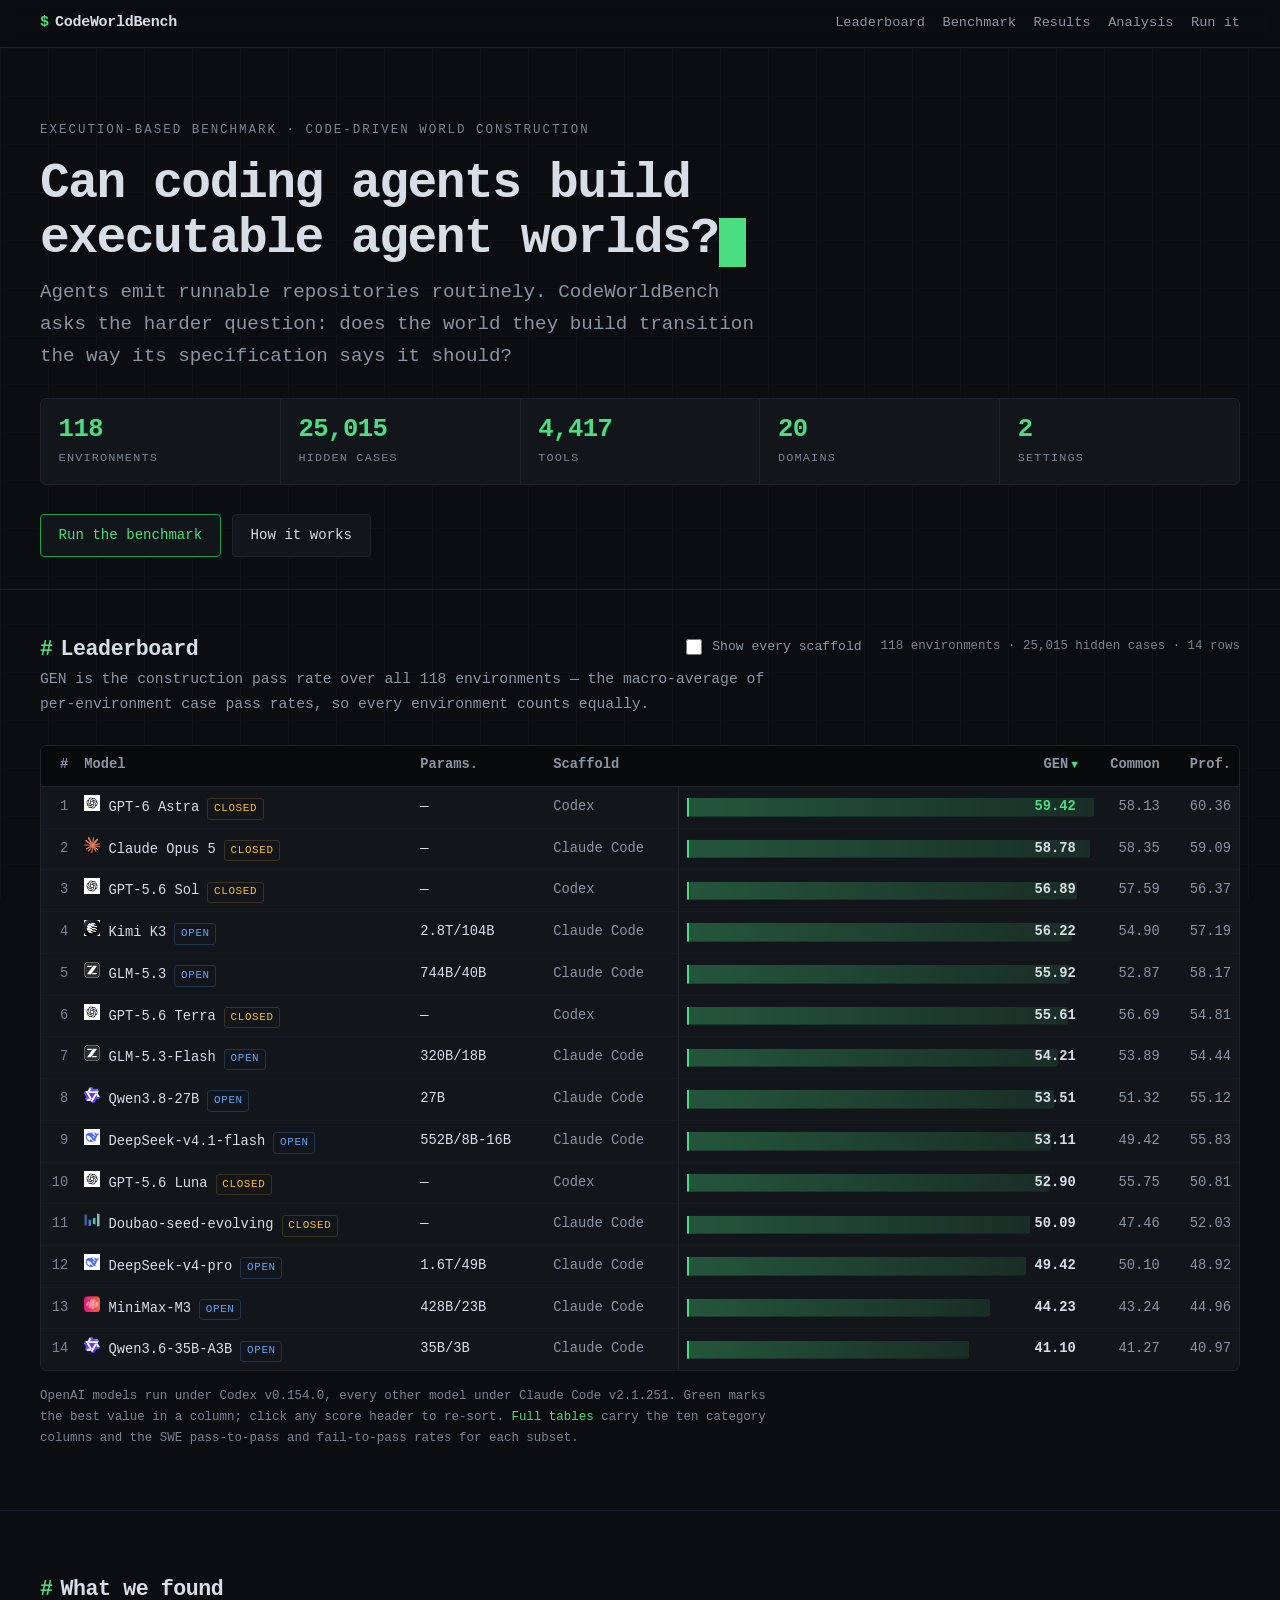
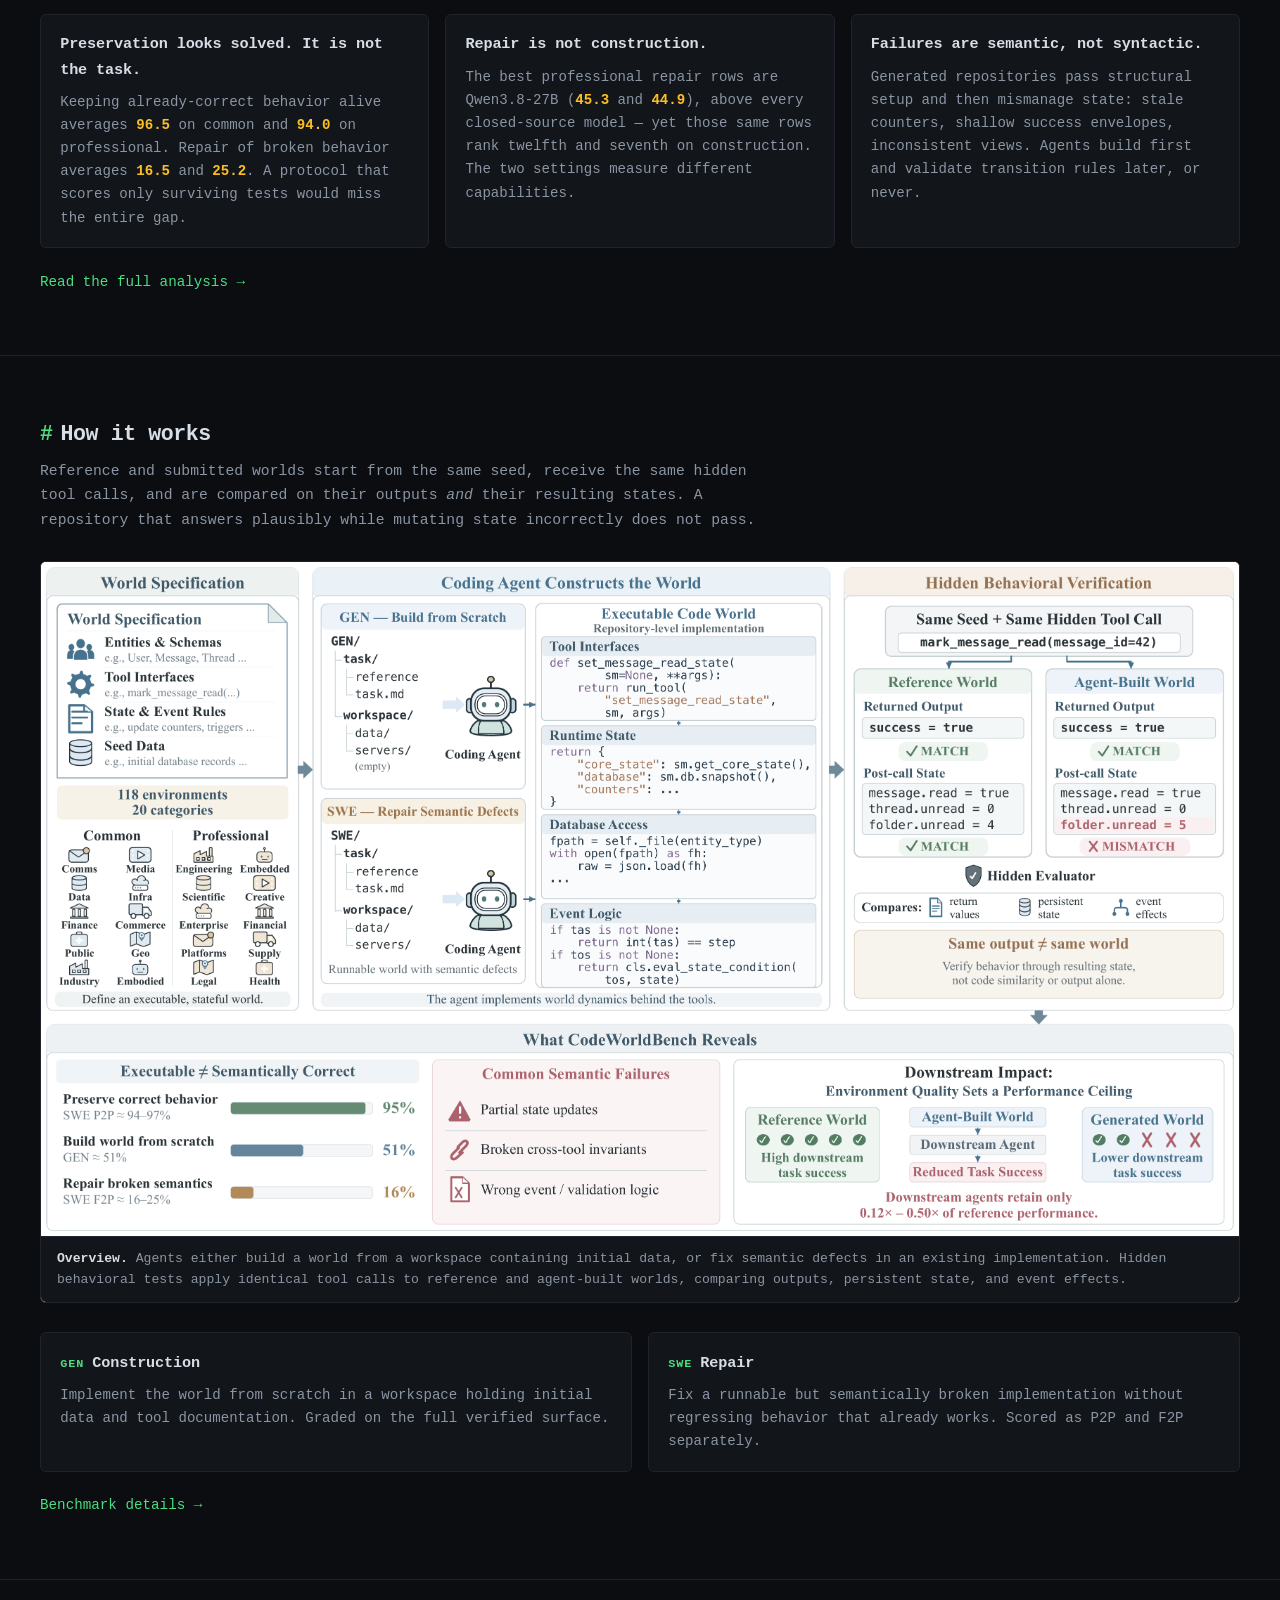
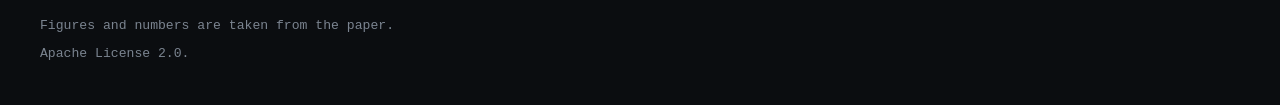
==== commit 7400e016: "Split into a lean home page plus four detail pages The single page had grown to ~11,000px and buried" ====
--- a/index.html
+++ b/index.html
@@ -3,11 +3,11 @@
 <head>
 <meta charset="utf-8">
 <meta name="viewport" content="width=device-width, initial-scale=1">
-<title>CodeWorldBench — How Well Can Coding Agents Build Executable Agent Worlds?</title>
-<meta name="description" content="CodeWorldBench evaluates whether coding agents can construct and repair executable, stateful code worlds: 118 environments, 25,015 hidden behavioral cases, verified on outputs and persistent state.">
+<title>CodeWorldBench — Can coding agents build executable agent worlds?</title>
+<meta name="description" content="CodeWorldBench evaluates whether coding agents can construct and repair executable, stateful code worlds. 118 environments, 25,015 hidden cases, graded on outputs and persistent state.">
 <meta name="robots" content="noindex, nofollow">
 <meta property="og:title" content="CodeWorldBench">
-<meta property="og:description" content="118 executable environments, 25,015 hidden cases, two settings: construct a stateful code world from scratch (GEN) or repair a broken one (SWE).">
+<meta property="og:description" content="118 executable environments, 25,015 hidden cases. Build a stateful code world from scratch, or repair a broken one.">
 <meta property="og:type" content="website">
 <link rel="icon" href="assets/favicon.svg" type="image/svg+xml">
 <link rel="stylesheet" href="css/style.css">
@@ -17,42 +17,24 @@
 
 <nav class="nav">
   <div class="nav-inner">
-    <a class="nav-brand" href="#top"><span class="prompt">$</span>CodeWorldBench</a>
+    <a class="nav-brand" href="./"><span class="prompt">$</span>CodeWorldBench</a>
     <div class="nav-links">
-      <a href="#overview">Overview</a>
-      <a href="#benchmark">Benchmark</a>
       <a href="#leaderboard">Leaderboard</a>
-      <a href="#findings">Findings</a>
-      <a href="#analysis">Analysis</a>
-      <a href="#downstream">Downstream</a>
-      <a href="#run">Run it</a>
+      <a href="benchmark.html">Benchmark</a>
+      <a href="results.html">Results</a>
+      <a href="analysis.html">Analysis</a>
+      <a href="run.html">Run it</a>
     </div>
   </div>
 </nav>
 
-<header class="hero" id="top">
+<header class="hero hero-tight" id="top">
   <div class="wrap">
     <p class="eyebrow">Execution-based benchmark · code-driven world construction</p>
-    <h1>How well can coding agents build<br>executable agent worlds?<span class="cursor"></span></h1>
+    <h1>Can coding agents build<br>executable agent worlds?<span class="cursor"></span></h1>
     <p class="tagline">
-      Agents routinely emit runnable repositories. CodeWorldBench asks the harder question:
-      does the world they build actually transition the way its specification says it should?
-    </p>
-
-    <p class="abstract">
-      Modern coding agents increasingly demonstrate the capability to scale and generate complex
-      interactive agent environments. Existing benchmarks evaluate generating repositories from
-      scratch or repairing localized bugs, leaving the capacity to construct fully functional,
-      <strong>stateful</strong> environments largely unmeasured. CodeWorldBench assesses the quality of
-      code-driven world construction across <strong>118 environments</strong> spanning common workflows
-      and professional software domains. Rather than relying on code similarity, we test
-      <strong>behavioral equivalence</strong>: submitted and reference worlds start from the same seed,
-      receive hidden tool calls, and are compared on their outputs and resulting states. While models
-      preserve already-correct behavior, they struggle to construct environments from scratch and
-      fail at repairing broken behavior — failing on state transitions and validation order rather
-      than syntax. Because agent-built environments increasingly serve as the grounding for training
-      subsequent models, an environment that runs but transitions incorrectly supplies a damaging
-      false signal.
+      Agents emit runnable repositories routinely. CodeWorldBench asks the harder question: does the
+      world they build transition the way its specification says it should?
     </p>
 
     <div class="stats">
@@ -60,595 +42,124 @@
       <div class="stat"><span class="n">25,015</span><span class="k">Hidden cases</span></div>
       <div class="stat"><span class="n">4,417</span><span class="k">Tools</span></div>
       <div class="stat"><span class="n">20</span><span class="k">Domains</span></div>
-      <div class="stat"><span class="n">2</span><span class="k">Settings (GEN / SWE)</span></div>
-      <div class="stat"><span class="n">19</span><span class="k">Evaluated rows</span></div>
+      <div class="stat"><span class="n">2</span><span class="k">Settings</span></div>
     </div>
 
     <div class="btn-row">
-      <a class="btn btn-primary" href="#leaderboard">View leaderboard</a>
-      <a class="btn" href="#run">Run the benchmark</a>
+      <a class="btn btn-primary" href="run.html">Run the benchmark</a>
+      <a class="btn" href="benchmark.html">How it works</a>
     </div>
   </div>
 </header>
 
-<section id="overview">
+<section id="leaderboard" class="flush">
   <div class="wrap">
-    <h2><span class="hash">#</span>Overview</h2>
+    <div class="lb-head">
+      <h2><span class="hash">#</span>Leaderboard</h2>
+      <div class="lb-controls">
+        <label class="check">
+          <input type="checkbox" id="all-scaffolds">
+          Show every scaffold
+        </label>
+        <span class="lb-hint" id="lb-overall-meta"></span>
+      </div>
+    </div>
+
     <p class="section-sub">
-      Given a task specification, an agent must produce an executable repository implementing a
-      stateful environment: seed database, entity schemas, tool interfaces, runtime state, event
-      logic, and hidden behavioral rules. The evaluator initializes the reference and the submitted
-      implementation from the same seed, executes hidden tool calls, and compares outputs and
-      resulting state projections — so a repository that answers plausibly while mutating state
-      incorrectly does not pass.
+      GEN is the construction pass rate over all 118 environments — the macro-average of
+      per-environment case pass rates, so every environment counts equally.
+    </p>
+
+    <div class="table-scroll" id="lb-overall">
+      <p class="lb-error">Loading results…</p>
+    </div>
+
+    <p class="legend">
+      OpenAI models run under Codex v0.154.0, every other model under Claude Code v2.1.251.
+      Green marks the best value in a column; click any score header to re-sort.
+      <a href="results.html">Full tables</a> carry the ten category columns and the SWE
+      pass-to-pass and fail-to-pass rates for each subset.
+    </p>
+  </div>
+</section>
+
+<section id="takeaways">
+  <div class="wrap">
+    <h2><span class="hash">#</span>What we found</h2>
+    <div class="cards cards-3">
+      <div class="card">
+        <h3>Preservation looks solved. It is not the task.</h3>
+        <p>
+          Keeping already-correct behavior alive averages <span class="num">96.5</span> on common and
+          <span class="num">94.0</span> on professional. Repair of broken behavior averages
+          <span class="num">16.5</span> and <span class="num">25.2</span>. A protocol that scores only
+          surviving tests would miss the entire gap.
+        </p>
+      </div>
+      <div class="card">
+        <h3>Repair is not construction.</h3>
+        <p>
+          The best professional repair rows are Qwen3.8-27B (<span class="num">45.3</span> and
+          <span class="num">44.9</span>), above every closed-source model — yet those same rows rank
+          twelfth and seventh on construction. The two settings measure different capabilities.
+        </p>
+      </div>
+      <div class="card">
+        <h3>Failures are semantic, not syntactic.</h3>
+        <p>
+          Generated repositories pass structural setup and then mismanage state: stale counters,
+          shallow success envelopes, inconsistent views. Agents build first and validate transition
+          rules later, or never.
+        </p>
+      </div>
+    </div>
+    <p class="more"><a href="analysis.html">Read the full analysis →</a></p>
+  </div>
+</section>
+
+<section id="how">
+  <div class="wrap">
+    <h2><span class="hash">#</span>How it works</h2>
+    <p class="section-sub">
+      Reference and submitted worlds start from the same seed, receive the same hidden tool calls, and
+      are compared on their outputs <em>and</em> their resulting states. A repository that answers
+      plausibly while mutating state incorrectly does not pass.
     </p>
 
     <figure>
       <img src="assets/figures/codeworldbench_overview_editable_v8_landscape.png"
            alt="CodeWorldBench overview: agents either build a world from a workspace containing initial data or fix semantic defects in an existing implementation; hidden behavioral tests apply identical tool calls to the reference and agent-built worlds and compare outputs, persistent state, and event effects.">
       <figcaption>
-        <b>CodeWorldBench overview.</b> Agents either build a world from a workspace containing
-        initial data, or fix semantic defects in an existing implementation. Hidden behavioral tests
-        apply identical tool calls to reference and agent-built worlds, comparing outputs, persistent
-        state, and event effects. The results reveal a gap between runnable code and faithful world
-        behavior, with semantic errors limiting downstream agent performance.
+        <b>Overview.</b> Agents either build a world from a workspace containing initial data, or fix
+        semantic defects in an existing implementation. Hidden behavioral tests apply identical tool
+        calls to reference and agent-built worlds, comparing outputs, persistent state, and event
+        effects.
       </figcaption>
     </figure>
 
     <div class="cards">
       <div class="card">
-        <h3><span class="tag">01</span>A world, formally</h3>
+        <h3><span class="tag">GEN</span>Construction</h3>
         <p>
-          A code world is <code>W = (D, S, T, V)</code>: seed database, runtime state space, tool set,
-          and hidden verification rules. Tools split into read-only query tools and state-mutating
-          tools.
+          Implement the world from scratch in a workspace holding initial data and tool
+          documentation. Graded on the full verified surface.
         </p>
       </div>
       <div class="card">
-        <h3><span class="tag">02</span>Behavioral equivalence</h3>
+        <h3><span class="tag">SWE</span>Repair</h3>
         <p>
-          Reference and submission both initialize from <code>s₀ = Init(D)</code>. A case passes only
-          if the returned value matches <em>and</em>, for mutating tools, the resulting state matches
-          the reference on every field designated by <code>V</code>.
-        </p>
-      </div>
-      <div class="card">
-        <h3><span class="tag">03</span>Two settings, one base</h3>
-        <p>
-          <span class="num">GEN</span> requires from-scratch construction; <span class="num">SWE</span>
-          supplies a runnable but semantically broken implementation to repair without regressing
-          behavior that is already correct. Reported side by side, never averaged.
+          Fix a runnable but semantically broken implementation without regressing behavior that
+          already works. Scored as P2P and F2P separately.
         </p>
       </div>
     </div>
-  </div>
-</section>
-
-<section id="benchmark">
-  <div class="wrap">
-    <h2><span class="hash">#</span>The benchmark</h2>
-    <p class="section-sub">
-      118 environments (50 common, 68 professional) with 4,417 tools — 32.9 and 40.8 per environment
-      respectively — and 25,015 hidden test cases (14,069 common, 10,946 professional). SWE splits
-      into 9,753 pass-to-pass and 15,262 fail-to-pass cases. State representations span static
-      tables, complex configurations, and event-driven databases.
-    </p>
-
-    <figure>
-      <img src="assets/figures/codeworldbench_category_distribution_1x4.png"
-           alt="Static profile of CodeWorldBench: category distribution as nested rings for the common and professional subsets, plus distributions of tool-surface size, interface arity, and hidden-test depth for each subset.">
-      <figcaption>
-        <b>Static profile.</b> (a) Category distribution — inner ring common, outer professional.
-        (b)–(d) Tool-surface size, interface arity, and hidden-test depth per subset.
-      </figcaption>
-    </figure>
-
-    <div class="two-col">
-      <div>
-        <h3>GEN — world construction</h3>
-        <p class="section-sub">
-          The agent implements the code world from scratch in a workspace containing initial data and
-          tool documentation, with contracts specifying entities, tool surfaces, and behavior. Hidden
-          tests execute against reset seed states across three nested slices: L1 (easiest 25%), L2
-          (easiest 50%), and L3 (the full surface — the number reported in the tables).
-        </p>
-      </div>
-      <div>
-        <h3>SWE — semantic repair</h3>
-        <p class="section-sub">
-          Semantic repair on runnable but defective repositories, where the defects arose during
-          generation. Tool surfaces and seed states are preserved and verification artifacts withheld
-          to prevent leakage. Fail-to-pass and pass-to-pass rates are reported separately, decoupling
-          bug fixes from regression avoidance.
-        </p>
-      </div>
-    </div>
-
-    <h3>Common categories · 50 environments</h3>
-    <div class="cat-grid">
-      <div class="cat-cell"><span class="code">CC</span><span class="name">Communication Collaboration</span></div>
-      <div class="cat-cell"><span class="code">ME</span><span class="name">Media Entertainment</span></div>
-      <div class="cat-cell"><span class="code">DI</span><span class="name">Data Intelligence</span></div>
-      <div class="cat-cell"><span class="code">ID</span><span class="name">Infrastructure Development</span></div>
-      <div class="cat-cell"><span class="code">FC</span><span class="name">Financial Compliance</span></div>
-      <div class="cat-cell"><span class="code">CL</span><span class="name">Commerce Logistics</span></div>
-      <div class="cat-cell"><span class="code">PS</span><span class="name">Public Service</span></div>
-      <div class="cat-cell"><span class="code">GC</span><span class="name">Geospatial Construction</span></div>
-      <div class="cat-cell"><span class="code">MA</span><span class="name">Manufacturing Agriculture</span></div>
-      <div class="cat-cell"><span class="code">EI</span><span class="name">Embodied Intelligence</span></div>
-    </div>
-
-    <h3>Professional categories · 68 environments</h3>
-    <div class="cat-grid">
-      <div class="cat-cell"><span class="code">ES</span><span class="name">Engineering Systems</span></div>
-      <div class="cat-cell"><span class="code">EB</span><span class="name">Embedded Systems</span></div>
-      <div class="cat-cell"><span class="code">SC</span><span class="name">Scientific Computing</span></div>
-      <div class="cat-cell"><span class="code">CM</span><span class="name">Creative Media</span></div>
-      <div class="cat-cell"><span class="code">EO</span><span class="name">Enterprise Operations</span></div>
-      <div class="cat-cell"><span class="code">FS</span><span class="name">Financial Services</span></div>
-      <div class="cat-cell"><span class="code">CP</span><span class="name">Commercial Platforms</span></div>
-      <div class="cat-cell"><span class="code">SO</span><span class="name">Supply Operations</span></div>
-      <div class="cat-cell"><span class="code">LG</span><span class="name">Legal Governance</span></div>
-      <div class="cat-cell"><span class="code">HE</span><span class="name">Health Education</span></div>
-    </div>
-  </div>
-</section>
-
-<section id="leaderboard">
-  <div class="wrap">
-    <h2><span class="hash">#</span>Leaderboard</h2>
-    <p class="section-sub">
-      One row per model–scaffold pair. GEN and the ten category scores macro-average per-environment
-      case pass rates, giving every environment equal weight. SWE micro-averages cases: P2P divides
-      still-passing by initially passing cases, F2P divides newly passing by initially failing cases.
-      All values are percentages over the selected subset.
-    </p>
-
-    <div class="lb-controls">
-      <div class="toggle" role="group" aria-label="Subset">
-        <button type="button" data-subset="common" aria-pressed="true">Common · 50 env</button>
-        <button type="button" data-subset="professional" aria-pressed="false">Professional · 68 env</button>
-      </div>
-      <label class="check">
-        <input type="checkbox" id="defaults-only">
-        Default scaffold only (14 models)
-      </label>
-      <span class="lb-meta lb-hint" id="lb-meta"></span>
-    </div>
-
-    <div class="table-scroll" id="lb-table">
-      <p style="padding:1rem;color:#8b95a3">Loading results…</p>
-    </div>
-
-    <p class="legend">
-      <b>Sorting:</b> click any score column header. <b>GEN:</b> full-surface (L3) construction pass
-      rate. <b>P2P:</b> pass-to-pass preservation. <b>F2P:</b> fail-to-pass repair.
-      <b>Scaffolds:</b> OpenAI models run under Codex v0.154.0; every other model runs under Claude
-      Code v2.1.251, with OpenCode, OpenHands, and Qwen Code retained for the two Qwen models.
-      Green marks the best value in a column. Numbers are generated directly from the paper's result
-      tables.
-    </p>
-
-    <figure style="margin-top:2rem">
-      <img src="assets/figures/codeworldbench_model_avg_by_scaffold.png"
-           alt="GEN scores macro-averaged across all 118 environments, the 50 common environments, and the 68 professional environments, with one bar per model, colored by creator and hatched for closed-source models.">
-      <figcaption>
-        <b>GEN by subset.</b> Scores macro-averaged across (a) all 118 environments, (b) the 50 common
-        environments, and (c) the 68 professional environments. Each panel is ordered independently,
-        bar colour is the model's creator, hatching marks closed-source models. OpenAI models run
-        under Codex and every other model under Claude Code.
-      </figcaption>
-    </figure>
-  </div>
-</section>
-
-<section id="findings">
-  <div class="wrap">
-    <h2><span class="hash">#</span>What the numbers say</h2>
-    <p class="section-sub">
-      Three results hold across both subsets, and none of them is visible to a protocol that only
-      counts surviving tests.
-    </p>
-
-    <div class="cards">
-      <div class="card">
-        <h3><span class="tag">01</span>Construction is the bottleneck, and preservation hides it</h3>
-        <p>
-          Preserving already-correct behavior averages <span class="num">96.5</span> on common and
-          <span class="num">94.0</span> on professional, with every row above 90 on common and all but
-          one on professional. A protocol scoring only surviving tests would call this solved.
-        </p>
-        <p>
-          Repair does not follow: mean F2P is <span class="num">16.5</span> and
-          <span class="num">25.2</span>, while construction sits between them at
-          <span class="num">50.7</span> and <span class="num">51.9</span> mean GEN — over a 22-point
-          spread in both pools.
-        </p>
-      </div>
-      <div class="card">
-        <h3><span class="tag">02</span>Repair is not ordered by construction</h3>
-        <p>
-          The strongest professional F2P rows are Qwen3.8-27B under Qwen Code
-          (<span class="num">45.3</span>) and Claude Code (<span class="num">44.9</span>), above every
-          closed-source row, where Claude Opus 5 leads at <span class="num">33.5</span>. Those same
-          rows sit twelfth and seventh on GEN.
-        </p>
-        <p>
-          It is not a family effect either: Qwen3.6-35B-A3B repairs at 8.6–10.7. Construction and
-          repair expose distinct capabilities.
-        </p>
-      </div>
-      <div class="card">
-        <h3><span class="tag">03</span>The model moves a score more than the scaffold</h3>
-        <p>
-          GPT-6 Astra and Claude Opus 5 lead GEN in both pools. Professional GEN spread across
-          scaffolds is <span class="num">2.0</span> points for Qwen3.8-27B and
-          <span class="num">3.0</span> for Qwen3.6-35B-A3B (5.5 and 5.1 on common), against a
-          <span class="num">14.8</span>-point professional gap between the two families.
-        </p>
-        <p>
-          Repair is the scaffold-sensitive half: professional F2P for Qwen3.8-27B ranges from 29.2 to
-          45.3 across harnesses.
-        </p>
-      </div>
-      <div class="card">
-        <h3><span class="tag">04</span>Category strength ≠ overall ranking</h3>
-        <p>
-          Across the 14 default-scaffold models, common category scores average
-          <span class="num">66.7</span> in Geospatial Construction and <span class="num">32.2</span> in
-          Manufacturing Agriculture; professional averages are <span class="num">71.5</span> in Supply
-          Operations and <span class="num">28.4</span> in Enterprise Operations.
-        </p>
-        <p>
-          Rankings reshuffle per category: MiniMax-M3 leads Enterprise Operations (39.75) ahead of
-          GPT-6 Astra (24.26), despite lower overall GEN (44.96 vs. 60.36).
-        </p>
-      </div>
-    </div>
-  </div>
-</section>
-
-<section id="analysis">
-  <div class="wrap">
-    <h2><span class="hash">#</span>Trajectory analysis</h2>
-    <p class="section-sub">
-      Every score marks the endpoint of a trajectory. Parsing a deduplicated archive of 1,619
-      trajectories lets us separate what the harness contributes from what the model does.
-    </p>
-
-    <figure>
-      <img src="assets/figures/codeworldbench_scaffold_trace_comparison.png"
-           alt="Scaffold comparison: role mix of tool calls, calls per run with variance, and error taxonomy for two Qwen models under Claude Code, OpenHands, and Qwen Code.">
-      <figcaption>
-        <b>Scaffold view.</b> Qwen3.8-27B (Q3.8) and Qwen3.6-35B-A3B (Q3.6) under Claude Code (CC),
-        OpenHands (OH), and Qwen Code (QC), over 118 environments in both settings. (a) Role mix, GEN
-        L3 left and SWE right. (b) Calls per run: bars means, whiskers one standard deviation, ticks
-        medians, triangles the longest run. (c) Error taxonomy, pooled over both settings.
-      </figcaption>
-    </figure>
-
-    <div class="cards">
-      <div class="card">
-        <h3>Tool mix is a property of the harness, not the model</h3>
-        <p>
-          Under Claude Code, both models spend <span class="num">54–68%</span> of GEN calls in shell
-          versus 2–4% on edits (edit-to-execution ratio ≈ 0.05); Qwen Code inverts this to
-          <span class="num">1.63</span> and <span class="num">1.71</span>, with OpenHands in between.
-          Leaderboards that mix scaffolds partly benchmark harnesses.
-        </p>
-      </div>
-      <div class="card">
-        <h3>Volume varies by scaffold at fixed capability</h3>
-        <p>
-          Mean GEN calls per run span <span class="num">93.3–174.2</span> — a 1.9× variance driven
-          solely by the harness, with individual runs hitting 500 calls. SWE requires more interaction
-          than GEN in four of six setups (ratio ≈ 1.4).
-        </p>
-      </div>
-      <div class="card">
-        <h3>Errors shift from own code to the tool interface</h3>
-        <p>
-          Under Claude Code, assertion failures in self-written probe scripts account for ~60% of
-          errors. Under OpenHands and Qwen Code, interface friction dominates. Absolute error rates
-          stay within <span class="num">2.1–7.0%</span>. Internal code failures lie on the path to
-          semantic correctness; tool misuse merely pads trace length.
-        </p>
-      </div>
-      <div class="card">
-        <h3>Difficulty rises with verified surface, not prompt length</h3>
-        <p>
-          Holding the scaffold fixed, macro-averaged pass rate drops
-          <span class="num">0.4580</span> (L1) → <span class="num">0.4370</span> (L2) →
-          <span class="num">0.4069</span> (L3) while verified surface roughly doubles at each step:
-          four times the behavior costs about five points. Failures are semantic, not structural —
-          stale counters, shallow success envelopes, inconsistent views.
-        </p>
-      </div>
-    </div>
-
-    <figure style="margin-top:2rem">
-      <img src="assets/figures/codeworldbench_cc_model_trace_comparison.png"
-           alt="Complete trace view across six model families: operation mix, operations per run, share of runs executing a check script or test runner, and error taxonomy as a share of failed outcomes.">
-      <figcaption>
-        <b>Complete trace view.</b> Two closed-source and four open-source models over the 50 common
-        environments, GEN L3 (left bar) and SWE (right bar). Operations are request-side actions,
-        outcomes harness-reported results, normalized so Codex and Claude Code are comparable.
-        (a) Operation mix. (b) Operations per run. (c) Runs executing a self-written check script
-        (solid) or a test runner (hatched). (d) Error taxonomy as a share of failed outcomes.
-      </figcaption>
-    </figure>
-
-    <div class="cards">
-      <div class="card">
-        <h3>Closed-source models act on the world; open-source models read about it</h3>
-        <p>
-          On GEN L3, closed-source models spend <span class="num">86%</span> of operations on
-          execution, 11% on edits, and 2% on reads; open-source models spend
-          <span class="num">23%</span> reading and 5% editing. Claude Opus 5 reads files in under 6% of
-          operations while Kimi K3 spends 36.5% of GEN reading, with a 3.45-point gap in common GEN.
-        </p>
-      </div>
-      <div class="card">
-        <h3>Repair costs more, and no one buys accuracy with turns</h3>
-        <p>
-          Claude Opus 5 finishes GEN in <span class="num">66.8</span> operations; Qwen3.8-27B needs
-          <span class="num">139.2</span> for a lower score. SWE carries a repair surcharge of 1.1–1.6×
-          in operations and cost ($5.64–$12.60 for GEN vs. $8.20–$18.77 for SWE).
-        </p>
-        <p>
-          In six of eight Claude Code cells the top volume quartile scores <em>below</em> the bottom
-          quartile — by up to 12.0 points on GEN and 9.7 on F2P. Long traces signal struggle.
-        </p>
-      </div>
-      <div class="card">
-        <h3>Only one model habitually runs a real test suite</h3>
-        <p>
-          GPT-6 Astra runs test suites in <span class="num">70%</span> of GEN and
-          <span class="num">96%</span> of SWE runs; other models do so in only
-          <span class="num">2.2%</span> of runs, and never for Claude Opus 5 or GLM-5.3 on GEN. Ad-hoc
-          scripts verify single runs but leave no reusable artifact, missing transition regressions
-          where an action returns success but writes invalid state.
-        </p>
-      </div>
-      <div class="card">
-        <h3>The two groups fail at different layers</h3>
-        <p>
-          Open-source failures stem mainly from self-written code (80% GEN, 73% SWE, vs. 10% and 14%
-          interface errors). For closed-source models under SWE, interface issues rise to
-          <span class="num">43%</span> while own-code errors fall to 24%. Failures stay shallow
-          (2.6–9.2% of outcomes, streaks averaging 1.0–2.7 calls): agents fail smoothly rather than
-          catastrophically.
-        </p>
-      </div>
-    </div>
-  </div>
-</section>
-
-<section id="downstream">
-  <div class="wrap">
-    <h2><span class="hash">#</span>Does construction quality reach a downstream agent?</h2>
-    <p class="section-sub">
-      Generated environments serve as substrates for downstream training and evaluation. We evaluate
-      387 reference-authored tasks across the 36 common GEN environments successfully built by three
-      generators, solved by a fixed downstream agent at temperature 0 with at most 30 tool calls.
-    </p>
-
-    <div class="table-scroll">
-      <table>
-        <caption class="skip-link">Downstream grounded pass rate and call success rate per generated environment, with and without a skill document.</caption>
-        <thead>
-          <tr>
-            <th class="left" scope="col">Environment</th>
-            <th colspan="2" class="group">Grounded pass ↑</th>
-            <th colspan="2" class="group">Call success ↑</th>
-            <th class="group">Never-ok tools ↓</th>
-            <th class="group">No-tool failures ↓</th>
-          </tr>
-          <tr>
-            <th class="left" scope="col"></th>
-            <th scope="col">w/o skill</th><th scope="col">w/ skill</th>
-            <th scope="col">w/o skill</th><th scope="col">w/ skill</th>
-            <th scope="col">w/o → w/</th>
-            <th scope="col">w/o → w/</th>
-          </tr>
-        </thead>
-        <tbody>
-          <tr>
-            <td class="left model">Reference environment</td>
-            <td class="metric best">49.6</td><td>—</td>
-            <td class="metric">78.0</td><td>—</td>
-            <td>6 → —</td><td>0 → —</td>
-          </tr>
-          <tr>
-            <td class="left model">Generated by GLM-5.2</td>
-            <td class="metric">24.8</td><td class="metric">25.3</td>
-            <td class="metric">58.2</td><td class="metric">67.2</td>
-            <td>8 → 7</td><td>5 → 0</td>
-          </tr>
-          <tr>
-            <td class="left model">Generated by Qwen3.6-27B</td>
-            <td class="metric">18.1</td><td class="metric">19.4</td>
-            <td class="metric">49.1</td><td class="metric">55.0</td>
-            <td>15 → 14</td><td>16 → 15</td>
-          </tr>
-          <tr>
-            <td class="left model">Generated by Qwen3.6-35B-A3B</td>
-            <td class="metric">6.2</td><td class="metric">7.0</td>
-            <td class="metric">26.8</td><td class="metric">36.8</td>
-            <td>54 → 45</td><td>33 → 29</td>
-          </tr>
-        </tbody>
-      </table>
-    </div>
-
-    <div class="cards" style="margin-top:1.5rem">
-      <div class="card">
-        <h3>Construction quality governs downstream transfer</h3>
-        <p>
-          The reference environment reaches <span class="num">49.6%</span> grounded pass; generated
-          environments retain only one-eighth to one-half of that (24.8, 18.1, 6.2), mirroring their
-          construction scores. Reference failures come almost entirely from task difficulty — all
-          required tools exist. Generated environments add defects that were never the task's fault:
-          missing tools cause up to <span class="num">33%</span> of task failures in the weakest
-          generator, which omits 332 tools and invents 203 of roughly 1,250 reference tools.
-        </p>
-      </div>
-      <div class="card">
-        <h3>Skills buy efficiency, not completion</h3>
-        <p>
-          A skill document raises call success and roughly halves budget exhaustion, but pass-rate
-          gains stay at or below <span class="num">1.3</span> points. High-quality environments benefit
-          disproportionately — a <span class="num">9×</span> larger call-success gain than the bottom
-          tercile. Documentation mitigates overhead; it cannot recover omitted tools. The environment
-          sets the ceiling, skills dictate how closely agents reach it.
-        </p>
-      </div>
-    </div>
-  </div>
-</section>
-
-<section id="run">
-  <div class="wrap">
-    <h2><span class="hash">#</span>Run the benchmark</h2>
-    <p class="section-sub">
-      Python 3.12. The agent CLI must already be on <code>PATH</code> — the benchmark launches it but
-      does not install it.
-    </p>
-
-    <div class="note">
-      Generated repositories execute untrusted model-written code with no container isolation. Run
-      only in a disposable environment with no sensitive credentials.
-    </div>
-
-    <ol class="steps">
-      <li>
-        <h3>Install</h3>
-        <p>Set a scratch directory on a disk with room to spare; generation workspaces are large.</p>
-<pre><code><span class="c"># in the CodeWorldBench repository root</span>
-pip install -e .
-<span class="k">export</span> CWB_TMP_ROOT=<span class="s">/path/to/scratch</span></code></pre>
-        <p>
-          <code>CWB_ROOT</code>, <code>CWB_DATA_ROOT</code>, and <code>CWB_WORK_ROOT</code> relocate
-          config, dataset, and working state.
-        </p>
-      </li>
-
-      <li>
-        <h3>Get the data</h3>
-        <p>
-          The dataset ships as two archives under <code>dataset/archives/</code>:
-          <code>sources.tar.gz</code> (the 118 environment workspaces) and
-          <code>eval_assets.tar.gz</code> (case bundles and SWE baselines). Extract both at the
-          repository root; each already contains its own top-level directory.
-        </p>
-<pre><code>tar -xzf dataset/archives/sources.tar.gz       <span class="c"># -&gt; sources/</span>
-tar -xzf dataset/archives/eval_assets.tar.gz  <span class="c"># -&gt; eval_assets/</span></code></pre>
-        <p>Expect roughly 1.2 GB unpacked. Verify first with <code>sha256sum -c SHA256SUMS</code>.</p>
-      </li>
-
-      <li>
-        <h3>Register a model</h3>
-<pre><code>printf <span class="s">'%s\n'</span> <span class="s">"$YOUR_API_KEY"</span> | cwb model \
-  --mode api \
-  --base-url <span class="s">https://your-endpoint/v1</span> \
-  --api-key-stdin \
-  --api-model <span class="s">YOUR_MODEL_NAME</span></code></pre>
-        <p>
-          Use <code>--mode api</code> for hosted OpenAI-compatible providers, <code>--mode vllm</code>
-          or <code>--mode sglang</code> for self-hosted ones. Credentials land in a gitignored
-          directory. Refer to the model by its registered name from here on.
-        </p>
-      </li>
-
-      <li>
-        <h3>Generate</h3>
-        <p>
-          Install the pinned scaffold version. Agent CLIs change their prompting and tool behavior
-          between releases, so scores are only comparable at a fixed version — the reported Claude
-          Code numbers use <strong>v2.1.251</strong>, and OpenAI models use Codex v0.154.0.
-        </p>
-<pre><code>npm install -g @anthropic-ai/claude-code@2.1.251
-
-cwb run --scaffolds cc --models <span class="s">YOUR_MODEL_NAME</span> --max-concurrent-settings 24</code></pre>
-        <p>
-          One model–scaffold pair over the full dataset schedules 236 tasks (118 environments × 2
-          settings). Add <code>--continue</code> to resume and retry failed work; narrow the scope with
-          <code>--env-id</code> and <code>--settings</code>. Eight scaffolds ship in
-          <code>config/scaffolds/</code>: <code>cc</code> (default), <code>openhands</code>,
-          <code>opencode</code>, <code>qwencode-bailian</code>, <code>zcode-official</code>,
-          <code>codex</code>, <code>kimi-code-cli</code>, <code>minimax-cli</code>.
-        </p>
-<pre><code>cwb status --models <span class="s">YOUR_MODEL_NAME</span>   <span class="c"># progress</span>
-cwb stop   --models <span class="s">YOUR_MODEL_NAME</span>   <span class="c"># stop a run</span></code></pre>
-      </li>
-
-      <li>
-        <h3>Evaluate</h3>
-<pre><code>cwb eval --scaffolds cc --models <span class="s">YOUR_MODEL_NAME</span> --settings GEN,SWE</code></pre>
-        <p>
-          Each generated workspace is graded in place by one pytest process per setting against the
-          canonical case bundle; the workspace database is restored afterwards. Results land under
-          <code>eval/results/</code> with a <code>measurement.json</code> summary, and leaderboards in
-          <code>reports/</code> carry per-domain and per-tier scores, GEN, P2P, F2P, and token totals.
-        </p>
-        <p>
-          Every run records digests of the source tree, evaluation assets, and case set, so a score
-          traces back to the exact inputs that produced it.
-        </p>
-      </li>
-    </ol>
-
-    <h3>Reading the scores</h3>
-    <p class="section-sub">
-      GEN and the category columns are <strong>macro</strong>-averages over environments; P2P and F2P
-      are <strong>micro</strong>-averages over cases. Mixing the two aggregations produces numbers that
-      look plausible and are not comparable to anything published here.
-    </p>
-  </div>
-</section>
-
-<section id="conclusion">
-  <div class="wrap">
-    <h2><span class="hash">#</span>Conclusion</h2>
-    <p class="section-sub" style="max-width:88ch">
-      By verifying persistent state alongside tool return values, CodeWorldBench exposes semantic
-      errors that standard code benchmarks overlook. The experiments reveal a capability gap: frontier
-      agents reliably preserve existing behavior, but struggle to synthesize correct state transitions
-      from scratch or repair semantic defects. Those defects propagate — agents operating inside
-      generated environments suffer performance drops from crashing, inconsistent, or missing tools.
-      Building stateful environments is an unsolved challenge, and closing it calls for coding agents
-      with rigorous state reasoning and automated self-verification.
-    </p>
-
-    <div class="cards">
-      <div class="card">
-        <h3>Supervise state rather than output</h3>
-        <p>
-          Return-value checks cannot express what these failures look like. Grading has to reach the
-          state an action induces.
-        </p>
-      </div>
-      <div class="card">
-        <h3>Require self-verification before submission</h3>
-        <p>
-          Agents already spend large execution budgets on file manipulation. Scaffolds that
-          systematically exercise tool interfaces can redirect that effort into early verification.
-        </p>
-      </div>
-      <div class="card">
-        <h3>Treat shared invariants as an artifact</h3>
-        <p>
-          Commit once to identifier policies, validation order, and derived-view update rules, then
-          implement each tool against that definition rather than re-deriving it per tool.
-        </p>
-      </div>
-    </div>
+    <p class="more"><a href="benchmark.html">Benchmark details →</a></p>
   </div>
 </section>
 
 <footer>
   <div class="wrap">
-    <p>CodeWorldBench — benchmark site. All figures and numbers come from the paper.</p>
+    <p>Figures and numbers are taken from the paper.</p>
     <p>Apache License 2.0.</p>
   </div>
 </footer>
--- a/css/style.css
+++ b/css/style.css
@@ -164,6 +164,42 @@
   border-bottom: 1px solid var(--line);
 }
 
+/* The home hero sits directly above the leaderboard, so it stays short. */
+.hero-tight {
+  padding-bottom: 2rem;
+}
+
+/* Sub-page header: same type scale as the hero, without the blinking cursor. */
+.page-head {
+  padding: clamp(2rem, 5vw, 3.2rem) 0 2rem;
+  border-bottom: 1px solid var(--line);
+}
+
+.page-head h1 {
+  font-size: clamp(1.7rem, 4vw, 2.5rem);
+  line-height: 1.15;
+  letter-spacing: -0.03em;
+  margin: 0 0 0.7rem;
+  font-weight: 700;
+}
+
+.page-head .tagline {
+  font-size: clamp(0.95rem, 1.8vw, 1.08rem);
+  color: var(--fg-dim);
+  max-width: 76ch;
+  margin: 0 0 1.4rem;
+}
+
+.page-head .stats,
+.page-head .note {
+  margin-bottom: 0;
+}
+
+/* A section that follows a header already carrying a rule needs less top space. */
+section.flush {
+  padding-top: clamp(1.8rem, 4vw, 2.6rem);
+}
+
 .eyebrow {
   font-size: 0.78rem;
   letter-spacing: 0.16em;
@@ -370,10 +406,11 @@
 }
 
 .card h3 .tag {
-  color: var(--fg-faint);
-  font-weight: 400;
-  font-size: 0.78rem;
-  margin-right: 0.45rem;
+  color: var(--accent);
+  font-weight: 600;
+  font-size: 0.74rem;
+  letter-spacing: 0.08em;
+  margin-right: 0.5rem;
 }
 
 .card p {
@@ -392,6 +429,28 @@
 }
 
 /* ---------- leaderboard ---------- */
+
+/* Heading and table controls share a baseline row on wide screens and stack on
+   narrow ones. */
+.lb-head {
+  display: flex;
+  align-items: baseline;
+  justify-content: space-between;
+  gap: 1rem 1.5rem;
+  flex-wrap: wrap;
+}
+
+.lb-head > h2 {
+  font-size: 1.35rem;
+  letter-spacing: -0.02em;
+  margin: 0;
+  font-weight: 700;
+}
+
+.lb-head > h2 .hash {
+  color: var(--accent);
+  margin-right: 0.5rem;
+}
 
 .lb-controls {
   display: flex;
@@ -399,6 +458,16 @@
   gap: 1.2rem;
   flex-wrap: wrap;
   margin-bottom: 1rem;
+}
+
+.lb-head .lb-controls {
+  margin-bottom: 0;
+}
+
+.lb-error {
+  padding: 1rem;
+  margin: 0;
+  color: var(--fg-dim);
 }
 
 .toggle {
@@ -611,11 +680,99 @@
   font-size: 0.78rem;
   color: var(--fg-faint);
   line-height: 1.7;
+  max-width: 100ch;
 }
 
 .legend b {
   color: var(--fg-dim);
   font-weight: 600;
+}
+
+/* ---------- overall table: fewer, wider columns ---------- */
+
+.lb-wide {
+  font-size: 0.86rem;
+}
+
+.lb-wide thead th {
+  padding: 0.55rem 0.5rem;
+}
+
+.lb-wide tbody td {
+  padding: 0.5rem;
+}
+
+/* The GEN column carries a proportional bar behind the value, so the ranking
+   reads without comparing digits. Width comes from --w, set per row in JS. */
+th.big,
+td.big {
+  width: 34%;
+  min-width: 170px;
+}
+
+td.big {
+  position: relative;
+}
+
+td.big .bar {
+  display: block;
+  position: absolute;
+  left: 0.5rem;
+  top: 50%;
+  transform: translateY(-50%);
+  height: 1.15rem;
+  width: var(--w, 0%);
+  background: linear-gradient(90deg, rgba(74, 222, 128, 0.32), rgba(74, 222, 128, 0.12));
+  border-left: 2px solid var(--accent);
+  border-radius: 0 2px 2px 0;
+}
+
+td.big .barval {
+  position: relative;
+  padding-right: 0.15rem;
+}
+
+td.metric.sub {
+  color: var(--fg-dim);
+  font-weight: 400;
+}
+
+td.dash {
+  color: var(--fg-faint);
+}
+
+.more {
+  margin: 1.4rem 0 0;
+  font-size: 0.89rem;
+}
+
+.next-row {
+  display: flex;
+  gap: 0.7rem;
+  flex-wrap: wrap;
+  margin-top: 1.5rem;
+}
+
+.cards-3 {
+  grid-template-columns: repeat(auto-fit, minmax(255px, 1fr));
+}
+
+.section-sub.wide {
+  max-width: 94ch;
+}
+
+p.body {
+  color: var(--fg-dim);
+  font-size: 0.92rem;
+  margin: 0 0 1rem;
+}
+
+.steps-tight > li {
+  margin-bottom: 1.2rem;
+}
+
+.nav-links a[aria-current="page"] {
+  color: var(--accent);
 }
 
 /* ---------- code blocks ---------- */
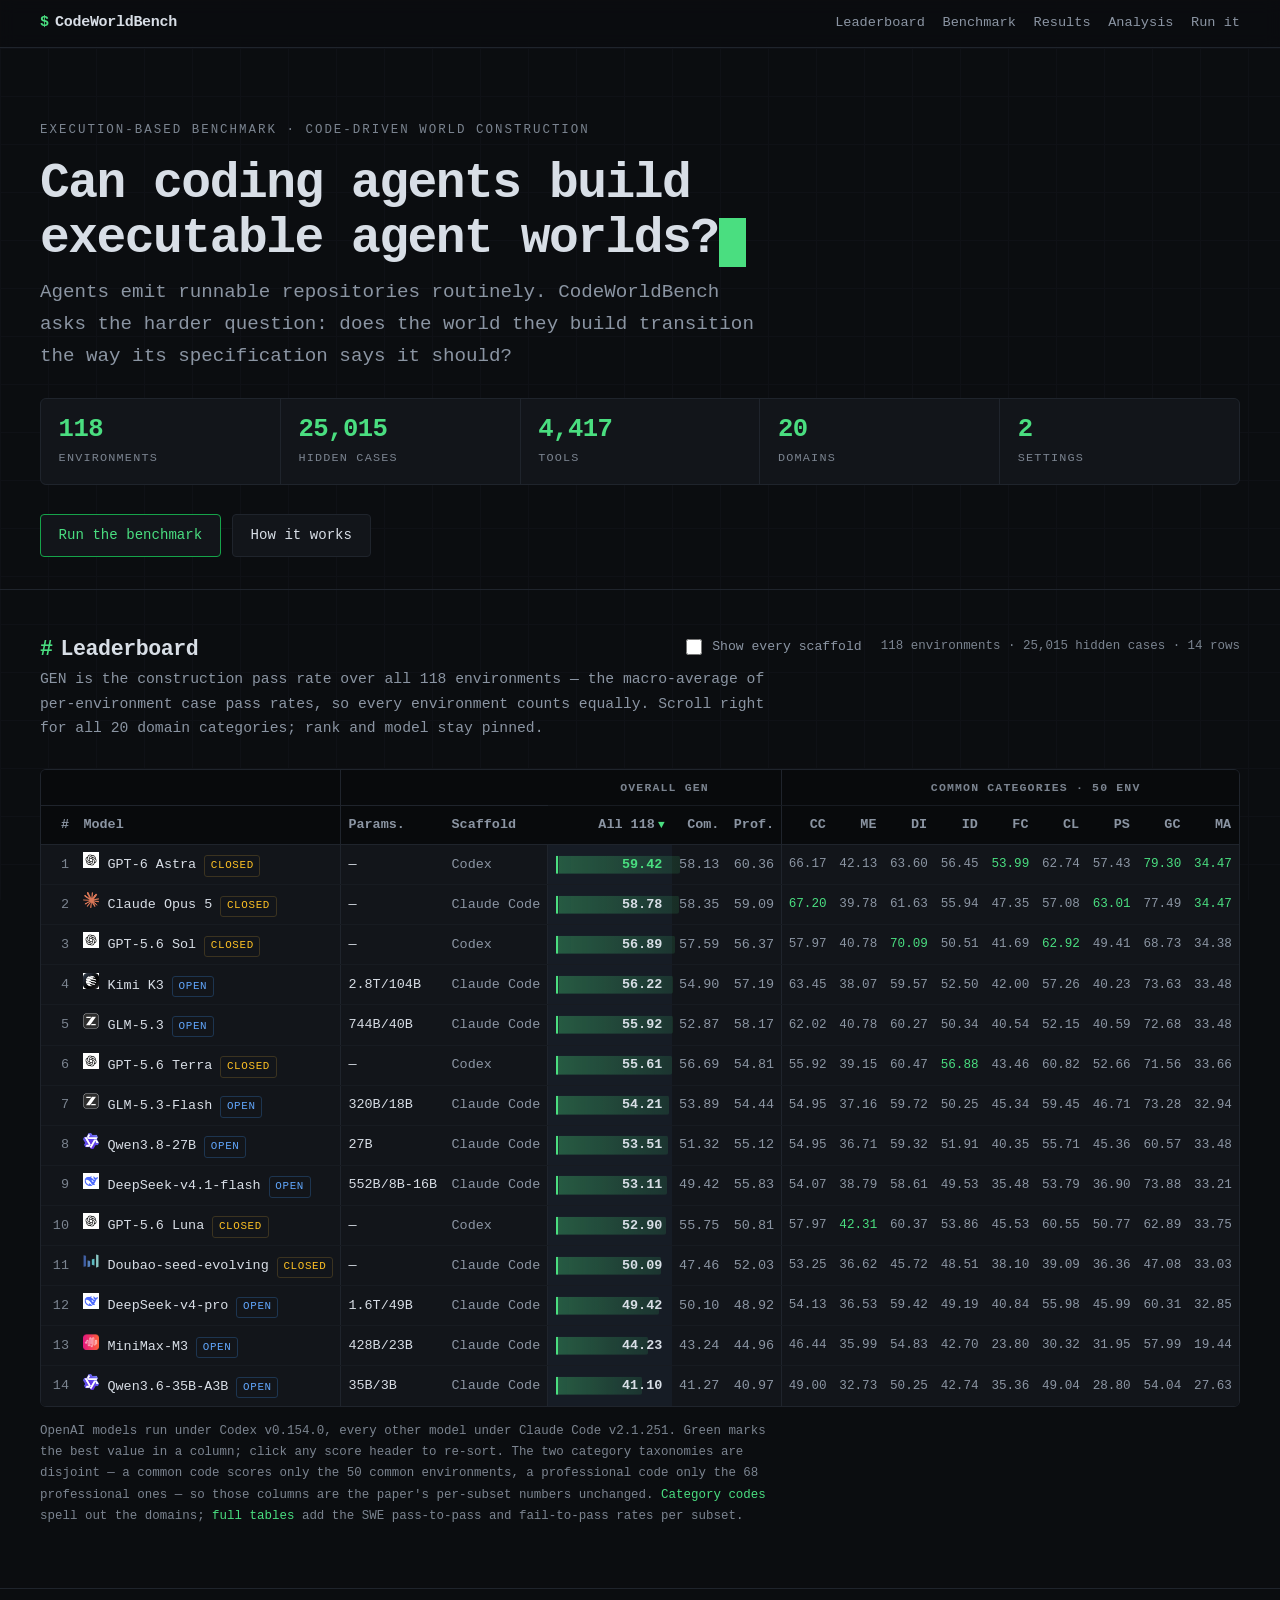
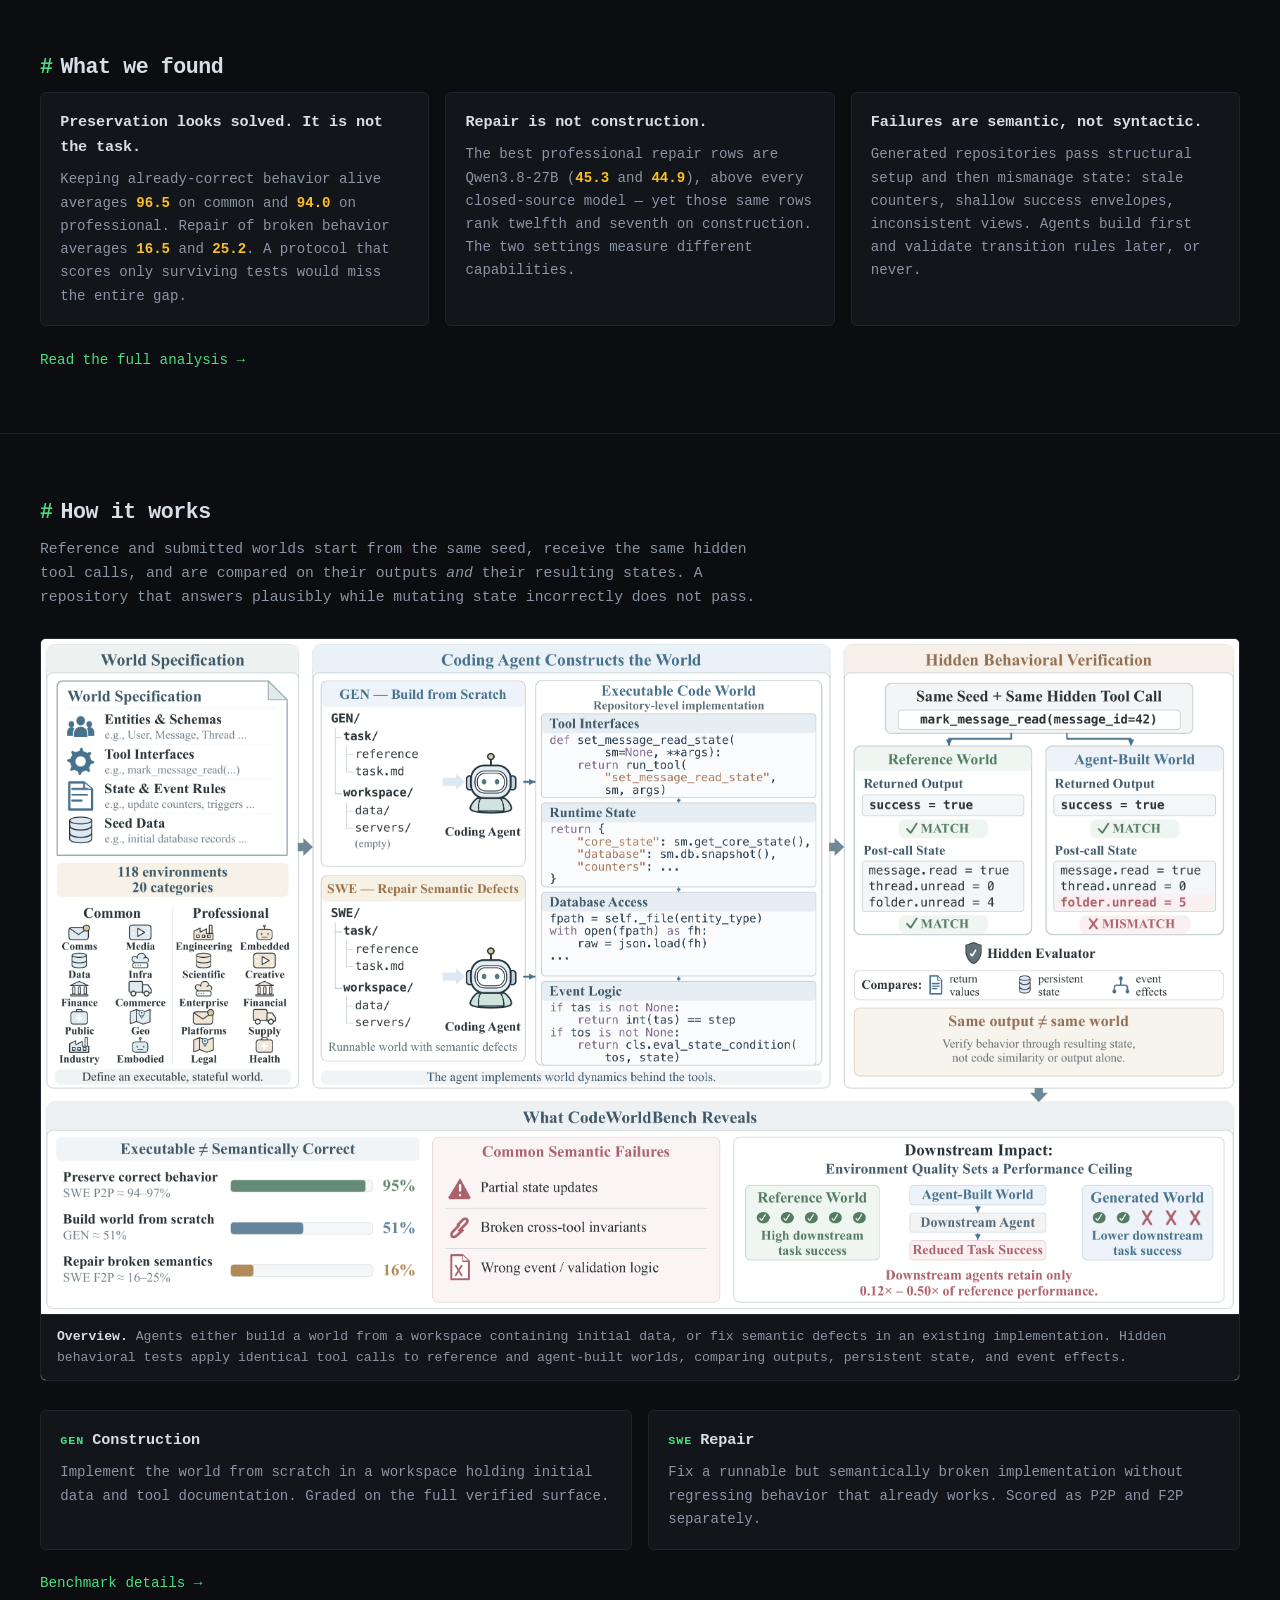
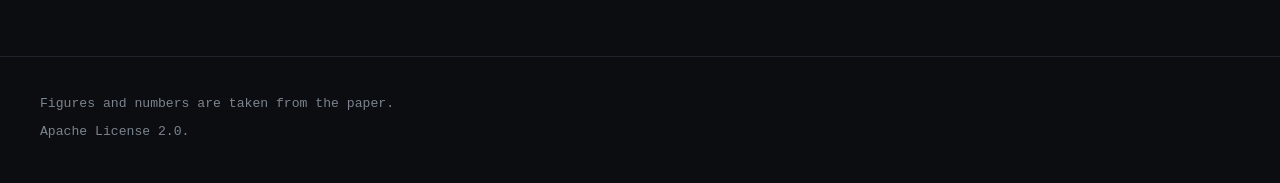
==== commit a8bd2015: "Add all 20 category columns to the main leaderboard The main table now carries every per-category sc" ====
--- a/index.html
+++ b/index.html
@@ -67,7 +67,8 @@
 
     <p class="section-sub">
       GEN is the construction pass rate over all 118 environments — the macro-average of
-      per-environment case pass rates, so every environment counts equally.
+      per-environment case pass rates, so every environment counts equally. Scroll right
+      for all 20 domain categories; rank and model stay pinned.
     </p>
 
     <div class="table-scroll" id="lb-overall">
@@ -77,8 +78,11 @@
     <p class="legend">
       OpenAI models run under Codex v0.154.0, every other model under Claude Code v2.1.251.
       Green marks the best value in a column; click any score header to re-sort.
-      <a href="results.html">Full tables</a> carry the ten category columns and the SWE
-      pass-to-pass and fail-to-pass rates for each subset.
+      The two category taxonomies are disjoint — a common code scores only the 50 common
+      environments, a professional code only the 68 professional ones — so those columns are
+      the paper's per-subset numbers unchanged. <a href="benchmark.html#categories">Category
+      codes</a> spell out the domains; <a href="results.html">full tables</a> add the SWE
+      pass-to-pass and fail-to-pass rates per subset.
     </p>
   </div>
 </section>
--- a/css/style.css
+++ b/css/style.css
@@ -688,26 +688,80 @@
   font-weight: 600;
 }
 
-/* ---------- overall table: fewer, wider columns ---------- */
+/* ---------- overall table: all 118 environments plus all 20 categories ---------- */
 
 .lb-wide {
-  font-size: 0.86rem;
+  font-size: 0.84rem;
+  /* 27 columns fit no viewport, so the table takes its natural width and the
+     wrapper scrolls sideways instead of squeezing the numbers. */
+  width: max-content;
+  min-width: 100%;
 }
 
 .lb-wide thead th {
-  padding: 0.55rem 0.5rem;
+  padding: 0.5rem 0.45rem;
 }
 
 .lb-wide tbody td {
-  padding: 0.5rem;
+  padding: 0.45rem;
+}
+
+.lb-wide td.cat {
+  padding: 0.45rem 0.4rem;
+  font-size: 0.79rem;
+}
+
+.lb-wide td.model,
+.lb-wide th.model {
+  min-width: 11.5rem;
+}
+
+/* Vertical rules mark where one block of columns ends and the next begins. */
+th.divide,
+td.divide {
+  border-left: 1px solid var(--line);
+}
+
+/* Freeze the rank and model columns while the category block scrolls past, so a
+   row stays identifiable. Only above the narrow breakpoint: on a phone the frozen
+   pair would eat most of the viewport. --stick-2 is the measured width of the rank
+   column, written by leaderboard.js, since the model column starts where it ends. */
+@media (min-width: 720px) {
+  .lb-wide .stick-1,
+  .lb-wide .stick-2 {
+    position: sticky;
+    z-index: 3;
+    background: var(--bg-raised);
+  }
+
+  .lb-wide .stick-1 {
+    left: 0;
+  }
+
+  .lb-wide .stick-2 {
+    left: var(--stick-2, 2.6rem);
+    border-right: 1px solid var(--line);
+  }
+
+  .lb-wide thead .stick-1,
+  .lb-wide thead .stick-2 {
+    z-index: 4;
+    background: var(--bg-sunken);
+  }
+
+  /* Sticky cells need an opaque background, so the row hover tint has to be
+     baked in rather than layered as a translucent wash. */
+  .lb-wide tbody tr:hover .stick-1,
+  .lb-wide tbody tr:hover .stick-2 {
+    background: #141d1e;
+  }
 }
 
 /* The GEN column carries a proportional bar behind the value, so the ranking
    reads without comparing digits. Width comes from --w, set per row in JS. */
 th.big,
 td.big {
-  width: 34%;
-  min-width: 170px;
+  min-width: 124px;
 }
 
 td.big {
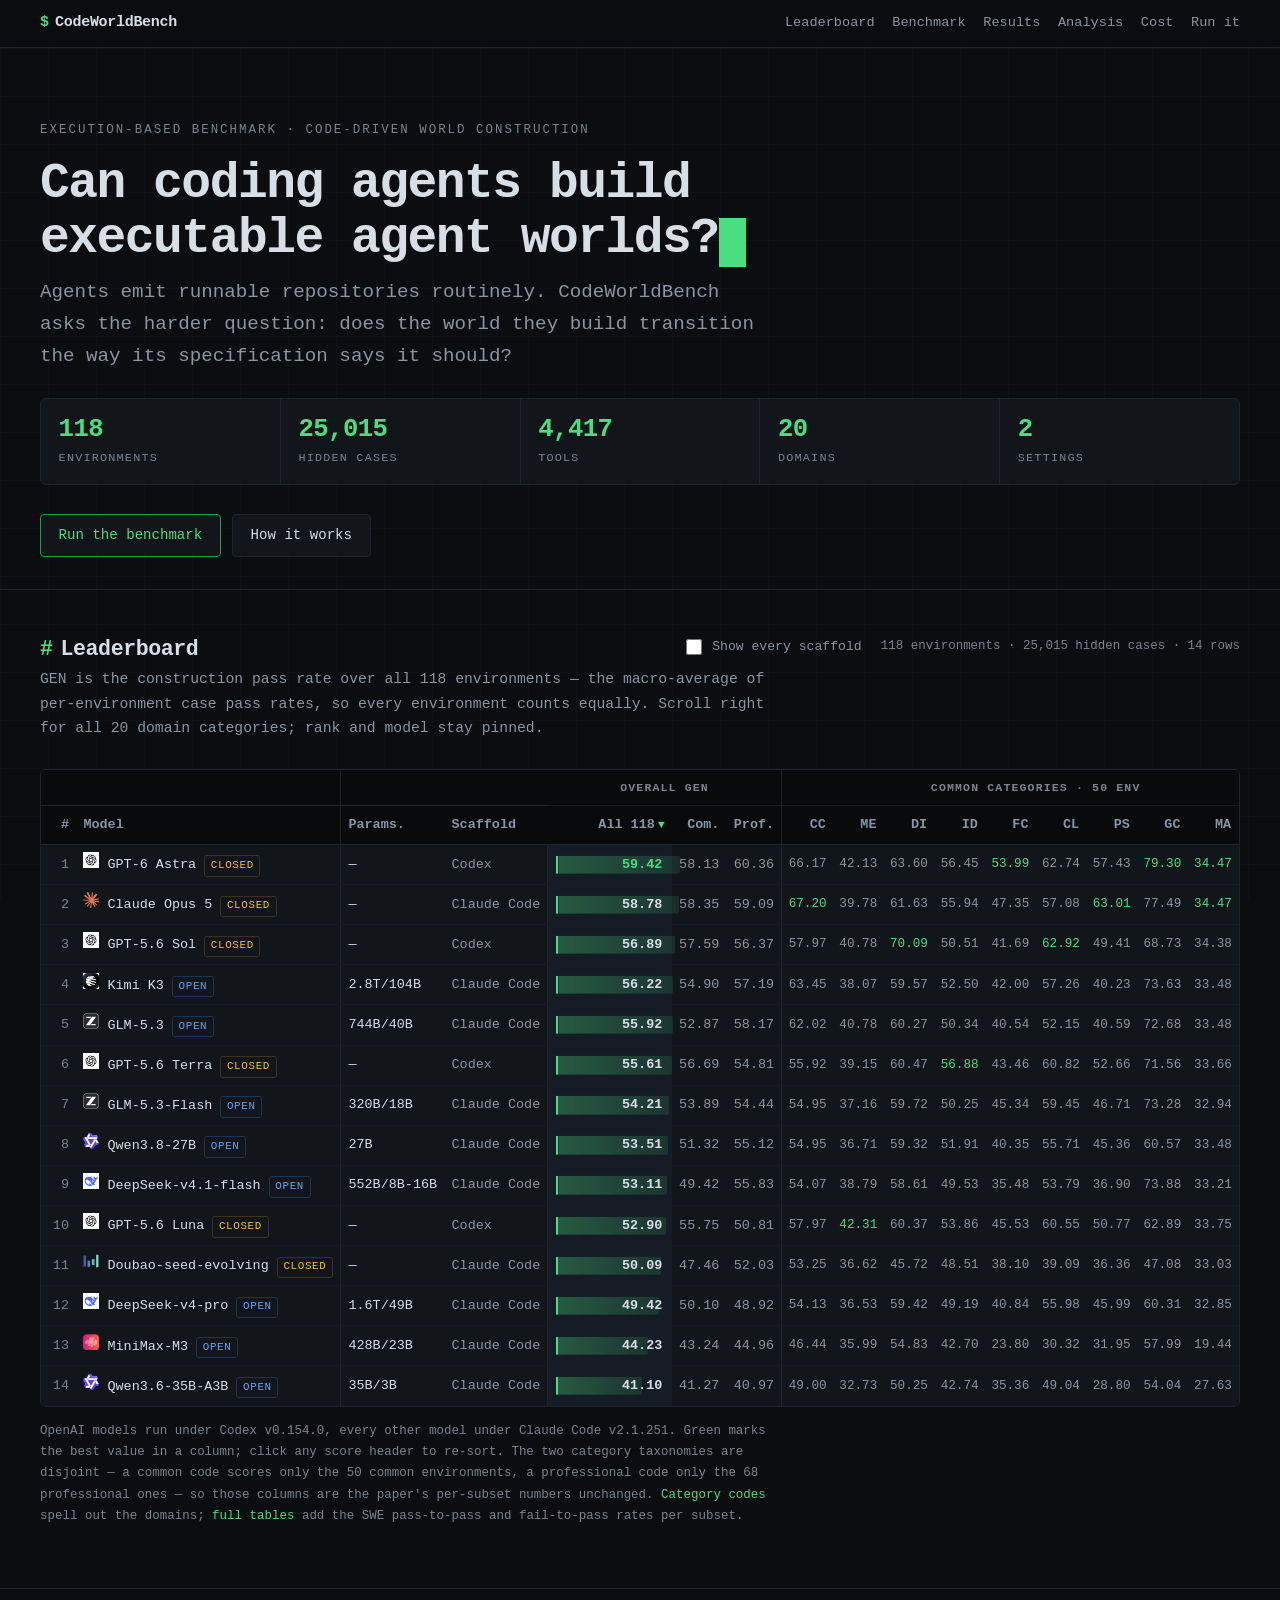
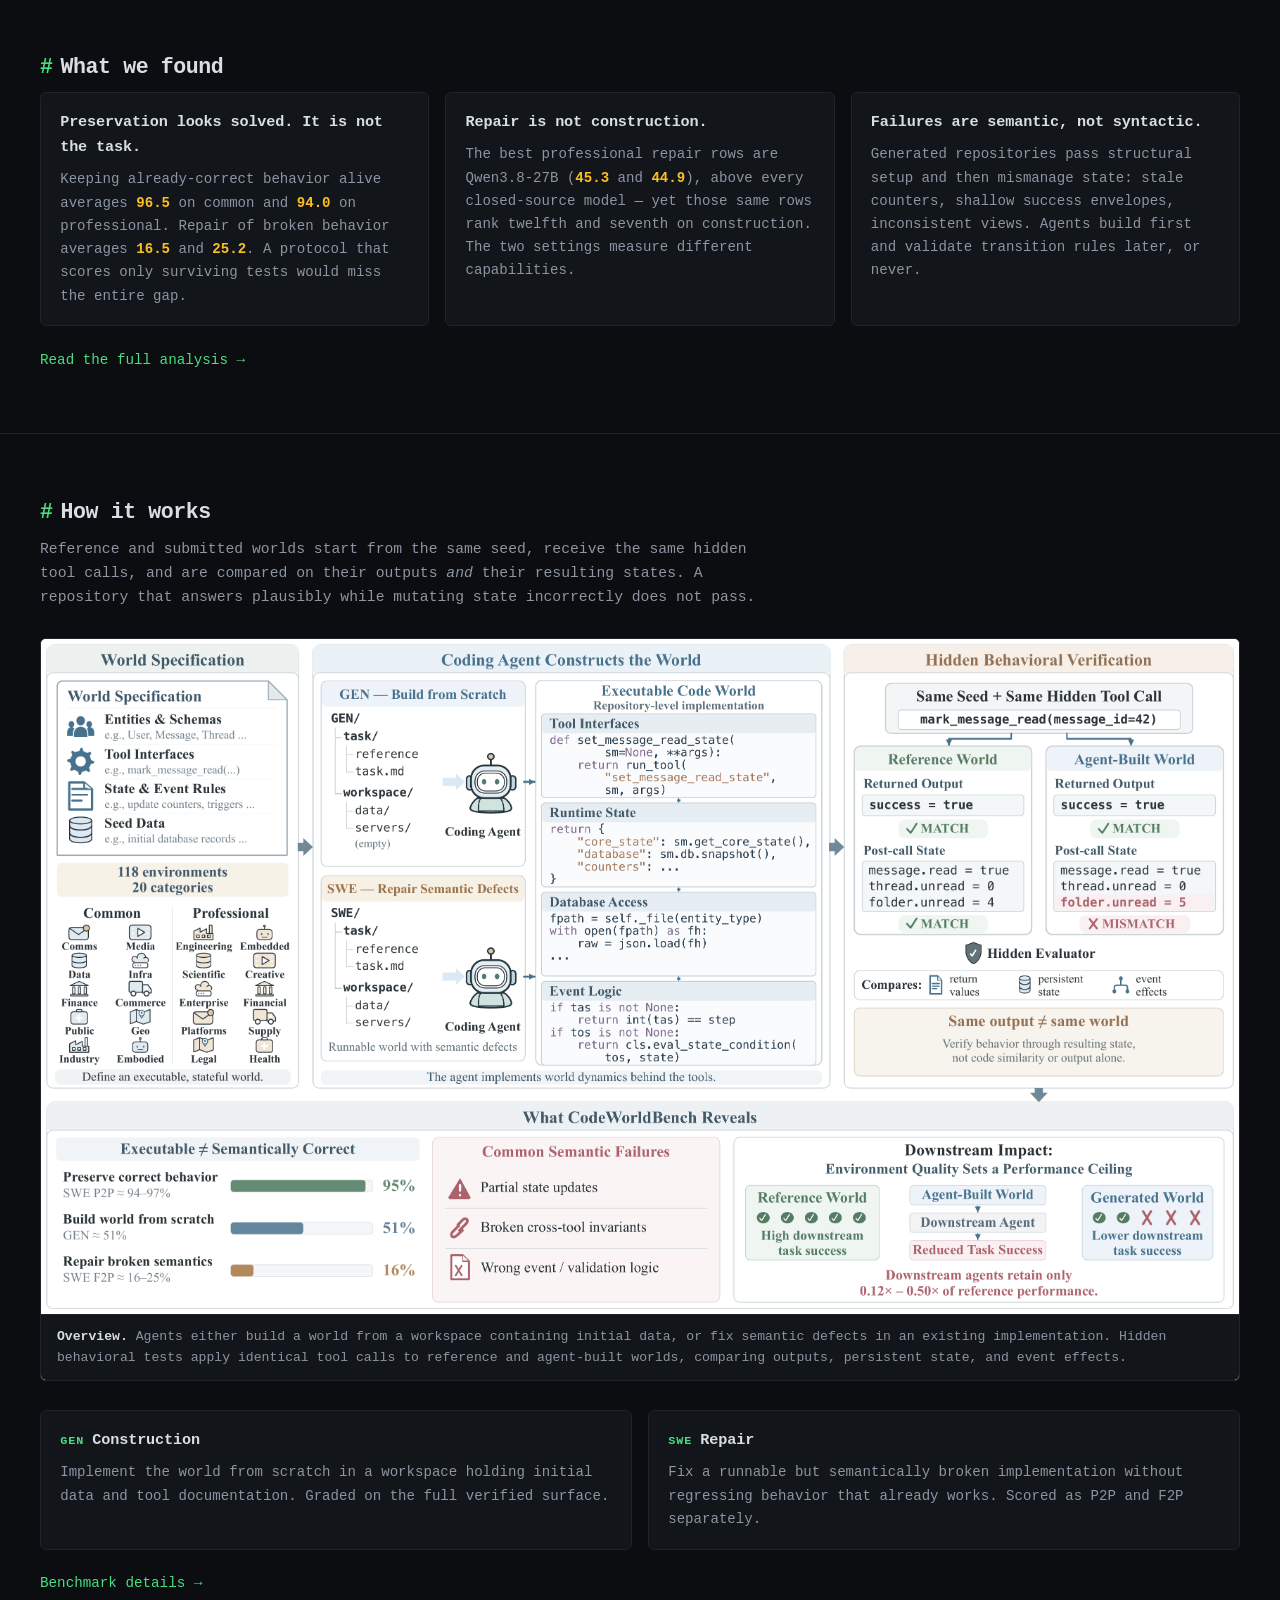
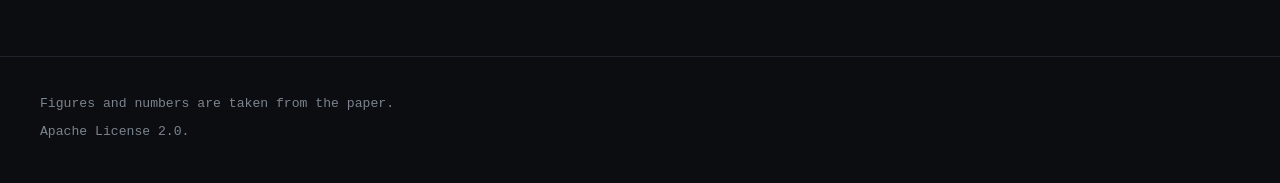
==== commit 306bd36a: "Add the cost page and prepare the tree for publication Token usage is measured from the raw Claude C" ====
--- a/index.html
+++ b/index.html
@@ -5,7 +5,6 @@
 <meta name="viewport" content="width=device-width, initial-scale=1">
 <title>CodeWorldBench — Can coding agents build executable agent worlds?</title>
 <meta name="description" content="CodeWorldBench evaluates whether coding agents can construct and repair executable, stateful code worlds. 118 environments, 25,015 hidden cases, graded on outputs and persistent state.">
-<meta name="robots" content="noindex, nofollow">
 <meta property="og:title" content="CodeWorldBench">
 <meta property="og:description" content="118 executable environments, 25,015 hidden cases. Build a stateful code world from scratch, or repair a broken one.">
 <meta property="og:type" content="website">
@@ -23,6 +22,7 @@
       <a href="benchmark.html">Benchmark</a>
       <a href="results.html">Results</a>
       <a href="analysis.html">Analysis</a>
+      <a href="cost.html">Cost</a>
       <a href="run.html">Run it</a>
     </div>
   </div>
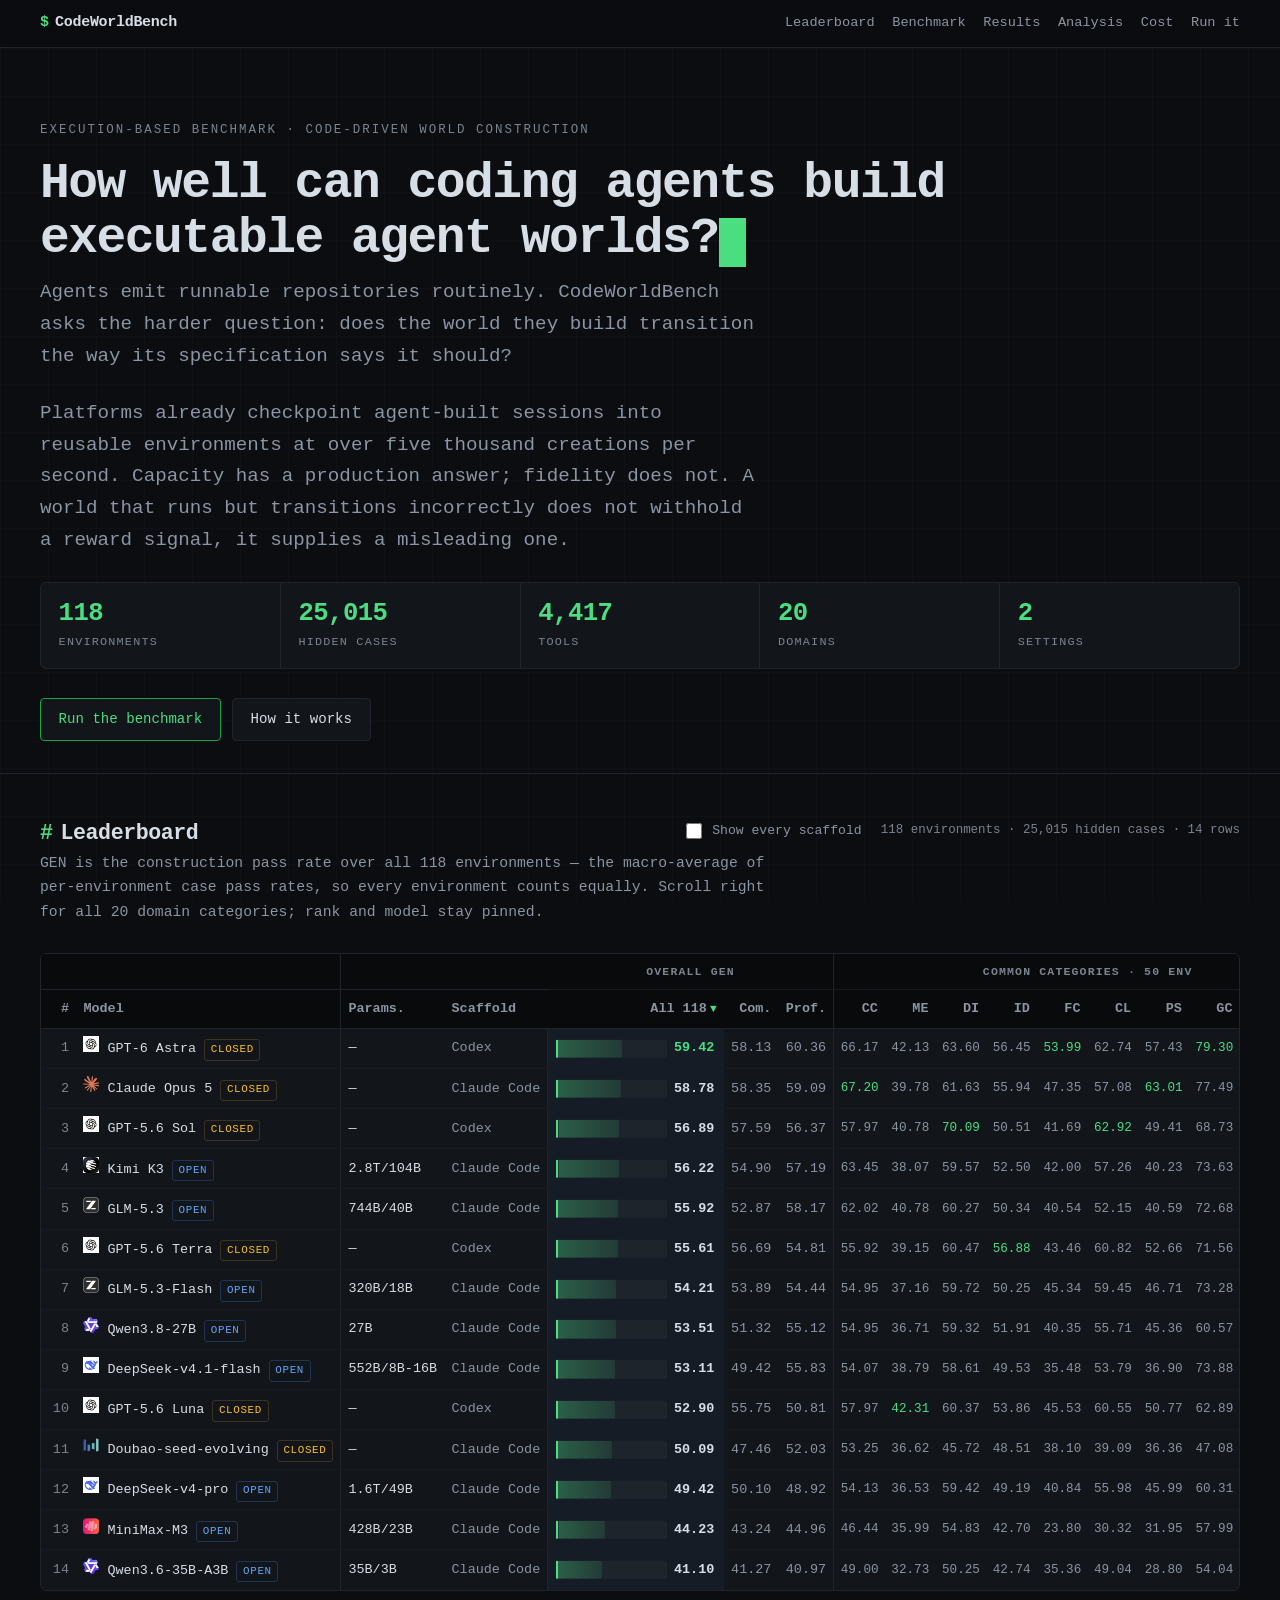
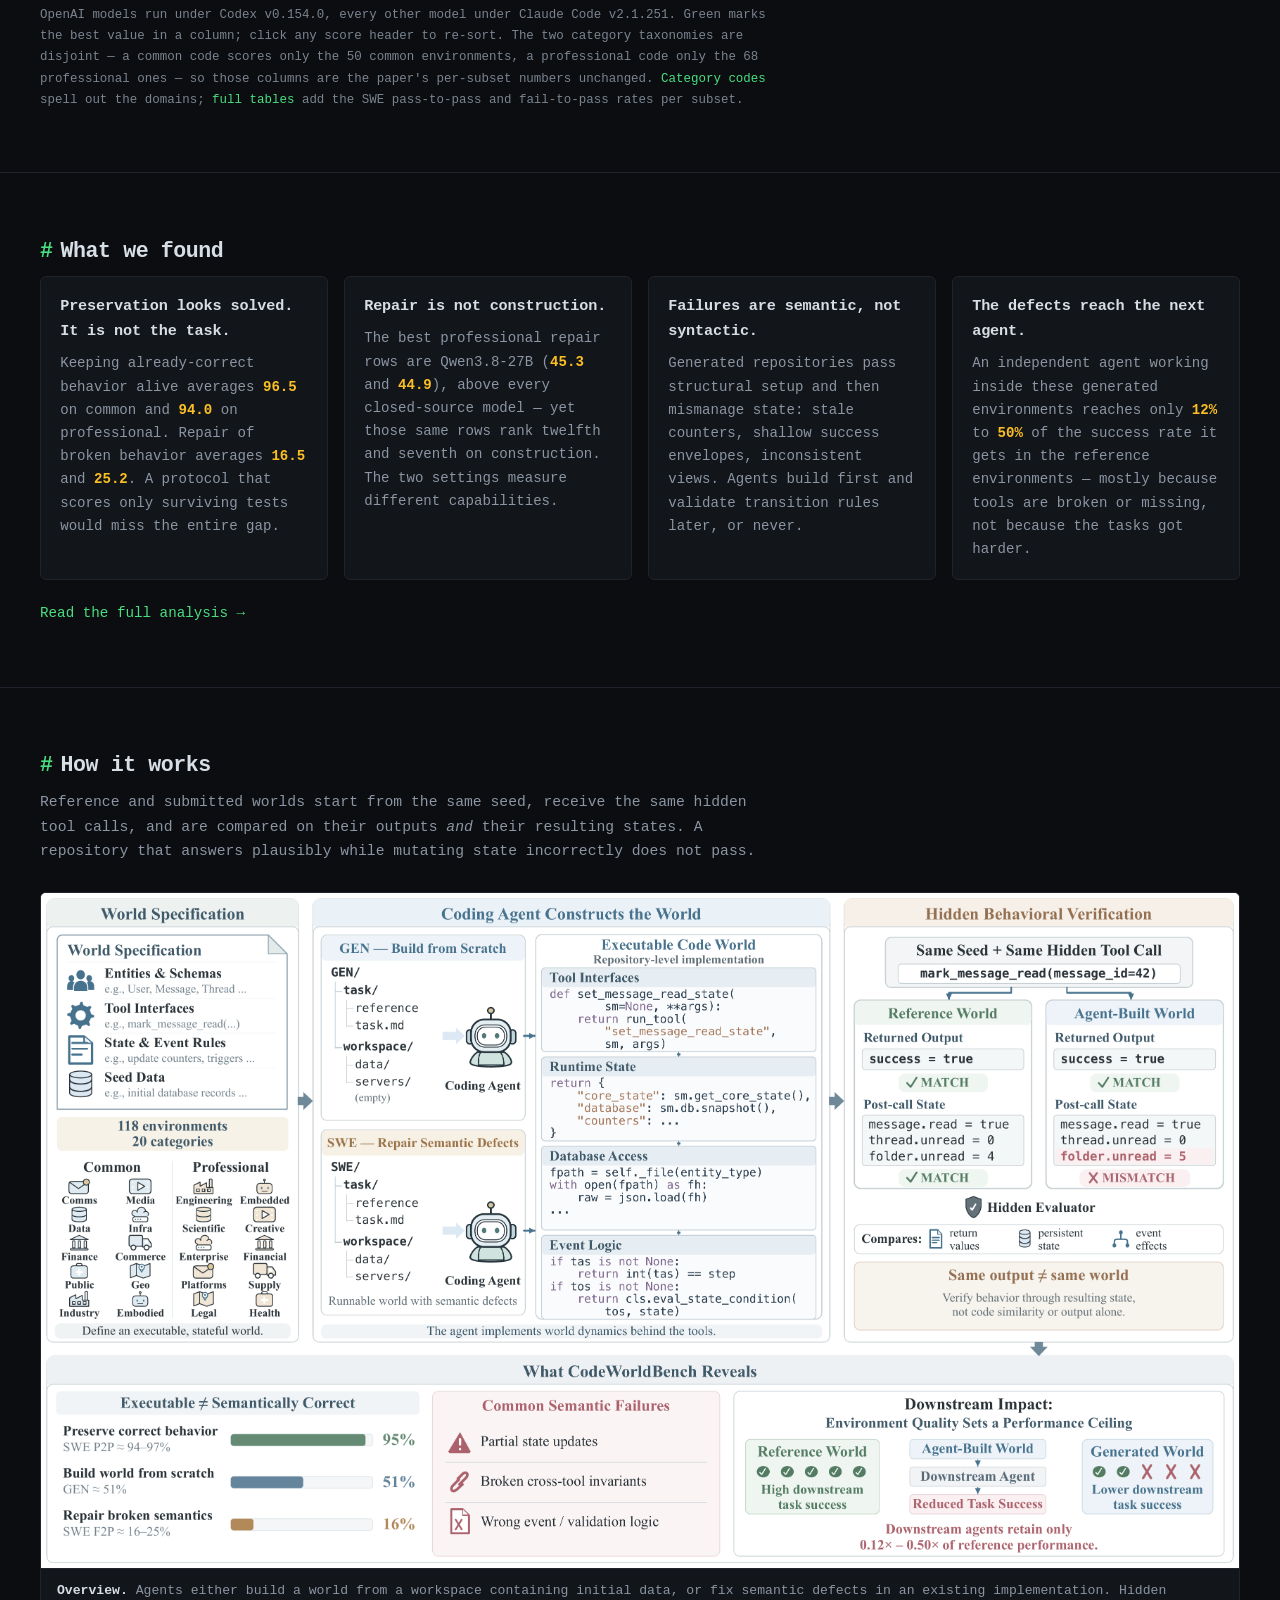
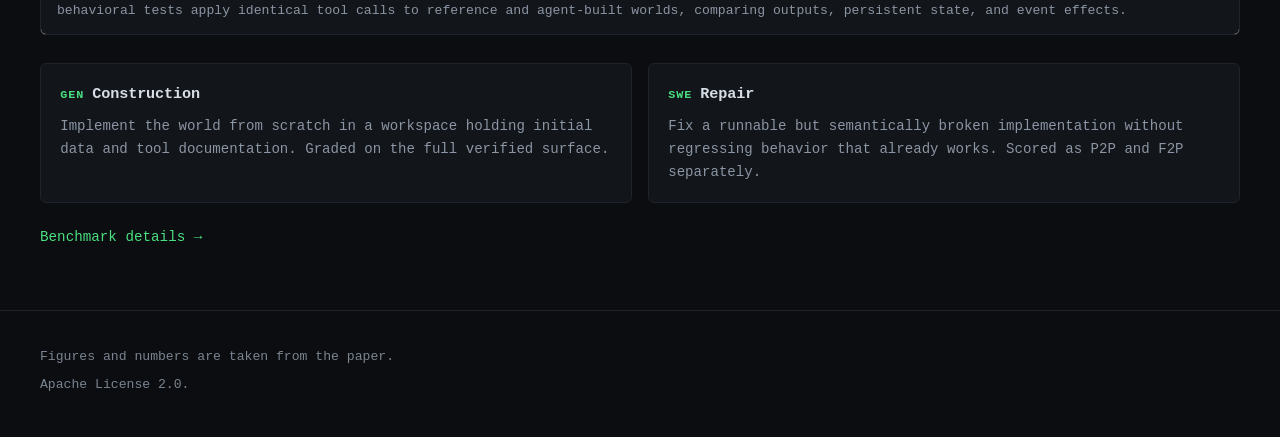
==== commit 3d23deb9: "Align site with the ICLR paper version, fix GEN bar scale The GEN bar was normalized to the leading " ====
--- a/index.html
+++ b/index.html
@@ -3,7 +3,7 @@
 <head>
 <meta charset="utf-8">
 <meta name="viewport" content="width=device-width, initial-scale=1">
-<title>CodeWorldBench — Can coding agents build executable agent worlds?</title>
+<title>CodeWorldBench — How well can coding agents build executable agent worlds?</title>
 <meta name="description" content="CodeWorldBench evaluates whether coding agents can construct and repair executable, stateful code worlds. 118 environments, 25,015 hidden cases, graded on outputs and persistent state.">
 <meta property="og:title" content="CodeWorldBench">
 <meta property="og:description" content="118 executable environments, 25,015 hidden cases. Build a stateful code world from scratch, or repair a broken one.">
@@ -31,10 +31,16 @@
 <header class="hero hero-tight" id="top">
   <div class="wrap">
     <p class="eyebrow">Execution-based benchmark · code-driven world construction</p>
-    <h1>Can coding agents build<br>executable agent worlds?<span class="cursor"></span></h1>
+    <h1>How well can coding agents build<br>executable agent worlds?<span class="cursor"></span></h1>
     <p class="tagline">
       Agents emit runnable repositories routinely. CodeWorldBench asks the harder question: does the
       world they build transition the way its specification says it should?
+    </p>
+    <p class="tagline">
+      Platforms already checkpoint agent-built sessions into reusable environments at over five
+      thousand creations per second. Capacity has a production answer; fidelity does not. A world
+      that runs but transitions incorrectly does not withhold a reward signal, it supplies a
+      misleading one.
     </p>
 
     <div class="stats">
@@ -90,7 +96,7 @@
 <section id="takeaways">
   <div class="wrap">
     <h2><span class="hash">#</span>What we found</h2>
-    <div class="cards cards-3">
+    <div class="cards">
       <div class="card">
         <h3>Preservation looks solved. It is not the task.</h3>
         <p>
@@ -114,6 +120,15 @@
           Generated repositories pass structural setup and then mismanage state: stale counters,
           shallow success envelopes, inconsistent views. Agents build first and validate transition
           rules later, or never.
+        </p>
+      </div>
+      <div class="card">
+        <h3>The defects reach the next agent.</h3>
+        <p>
+          An independent agent working inside these generated environments reaches only
+          <span class="num">12%</span> to <span class="num">50%</span> of the success rate it gets in
+          the reference environments — mostly because tools are broken or missing, not because the
+          tasks got harder.
         </p>
       </div>
     </div>
--- a/css/style.css
+++ b/css/style.css
@@ -758,23 +758,37 @@
 }
 
 /* The GEN column carries a proportional bar behind the value, so the ranking
-   reads without comparing digits. Width comes from --w, set per row in JS. */
+   reads without comparing digits. Width comes from --w, set per row in JS.
+
+   The bar sits inside a track that spans the whole 0-100 range, and --w is the
+   score itself as a percentage. So a 50 fills half the track and only a 100
+   fills it end to end. The track is drawn faintly rather than left invisible,
+   because an absolute scale is only readable if the unfilled remainder is
+   visible -- otherwise every bar just looks short. */
 th.big,
 td.big {
-  min-width: 124px;
+  min-width: 176px;
 }
 
 td.big {
   position: relative;
 }
 
-td.big .bar {
+td.big .bar-track {
   display: block;
   position: absolute;
   left: 0.5rem;
+  right: 3.55rem;
   top: 50%;
   transform: translateY(-50%);
   height: 1.15rem;
+  background: rgba(255, 255, 255, 0.032);
+  border-radius: 2px;
+}
+
+td.big .bar {
+  display: block;
+  height: 100%;
   width: var(--w, 0%);
   background: linear-gradient(90deg, rgba(74, 222, 128, 0.32), rgba(74, 222, 128, 0.12));
   border-left: 2px solid var(--accent);
@@ -793,6 +807,34 @@
 
 td.dash {
   color: var(--fg-faint);
+}
+
+/* Capability matrix marks. The glyph alone would carry the meaning for a sighted
+   reader, so each cell also gets an aria-label in the markup. Centred because
+   these columns hold a single character, not a number to align on the decimal. */
+td.yes,
+td.no {
+  text-align: center;
+}
+
+td.yes {
+  color: var(--accent);
+}
+
+/* The absent mark is content, not decoration, so it takes --fg-faint (which is
+   picked to clear AA on every surface) rather than a dimmer grey. The glyphs
+   differ too, so the distinction never rests on colour alone. */
+td.no {
+  color: var(--fg-faint);
+}
+
+tbody tr.ours td {
+  background: rgba(74, 222, 128, 0.055);
+  border-bottom-color: var(--line);
+}
+
+tbody tr.ours:hover td {
+  background: rgba(74, 222, 128, 0.085);
 }
 
 .more {
@@ -942,6 +984,26 @@
   color: var(--fg-dim);
 }
 
+/* Per-category environment counts sit on their own line so the long category
+   names above them keep wrapping freely inside a narrow grid cell. */
+.cat-cell .envs {
+  display: block;
+  margin-top: 0.2rem;
+  color: var(--fg-faint);
+  font-family: var(--mono);
+  font-size: 0.72rem;
+}
+
+/* The taxonomy tables hold sentence-length lists, so they opt out of the
+   nowrap that keeps the numeric leaderboard columns aligned. */
+td.envlist {
+  white-space: normal;
+  color: var(--fg-dim);
+  font-size: 0.8rem;
+  line-height: 1.55;
+  min-width: 26rem;
+}
+
 .two-col {
   display: grid;
   grid-template-columns: repeat(auto-fit, minmax(320px, 1fr));
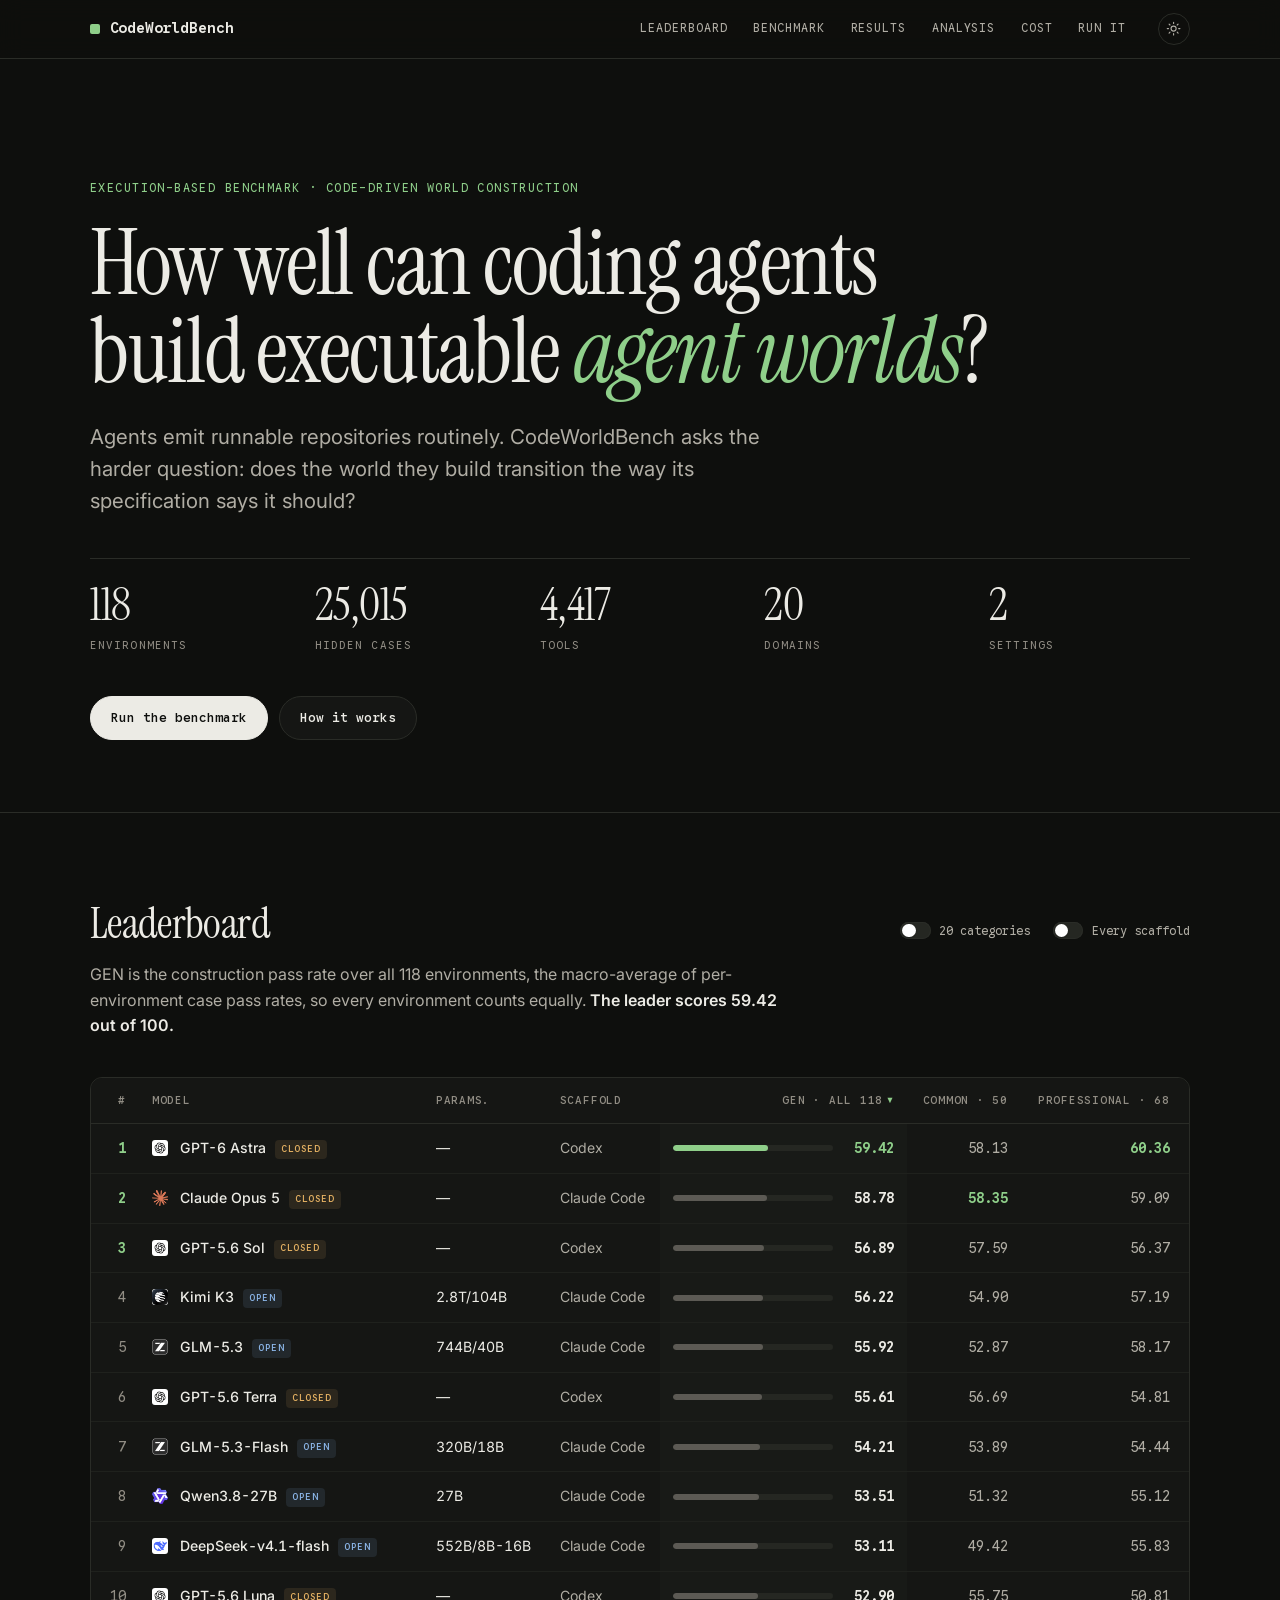
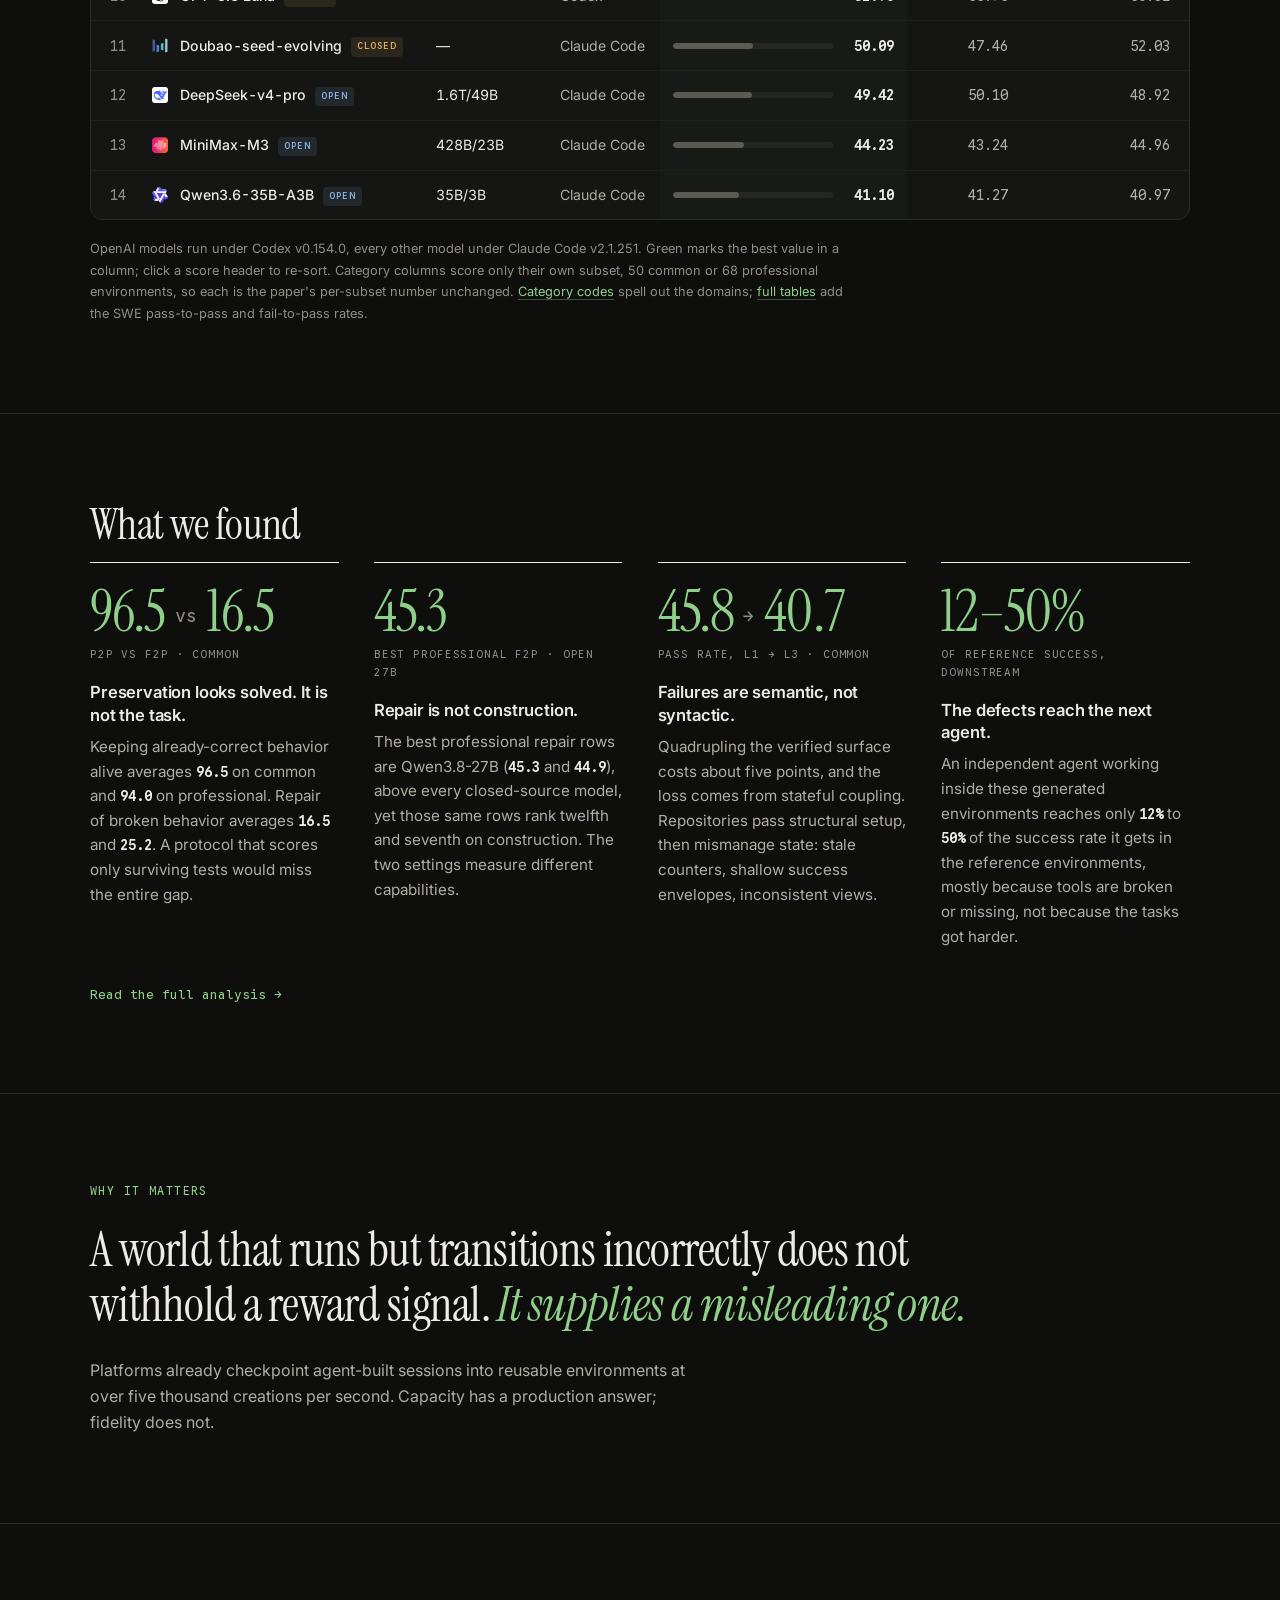
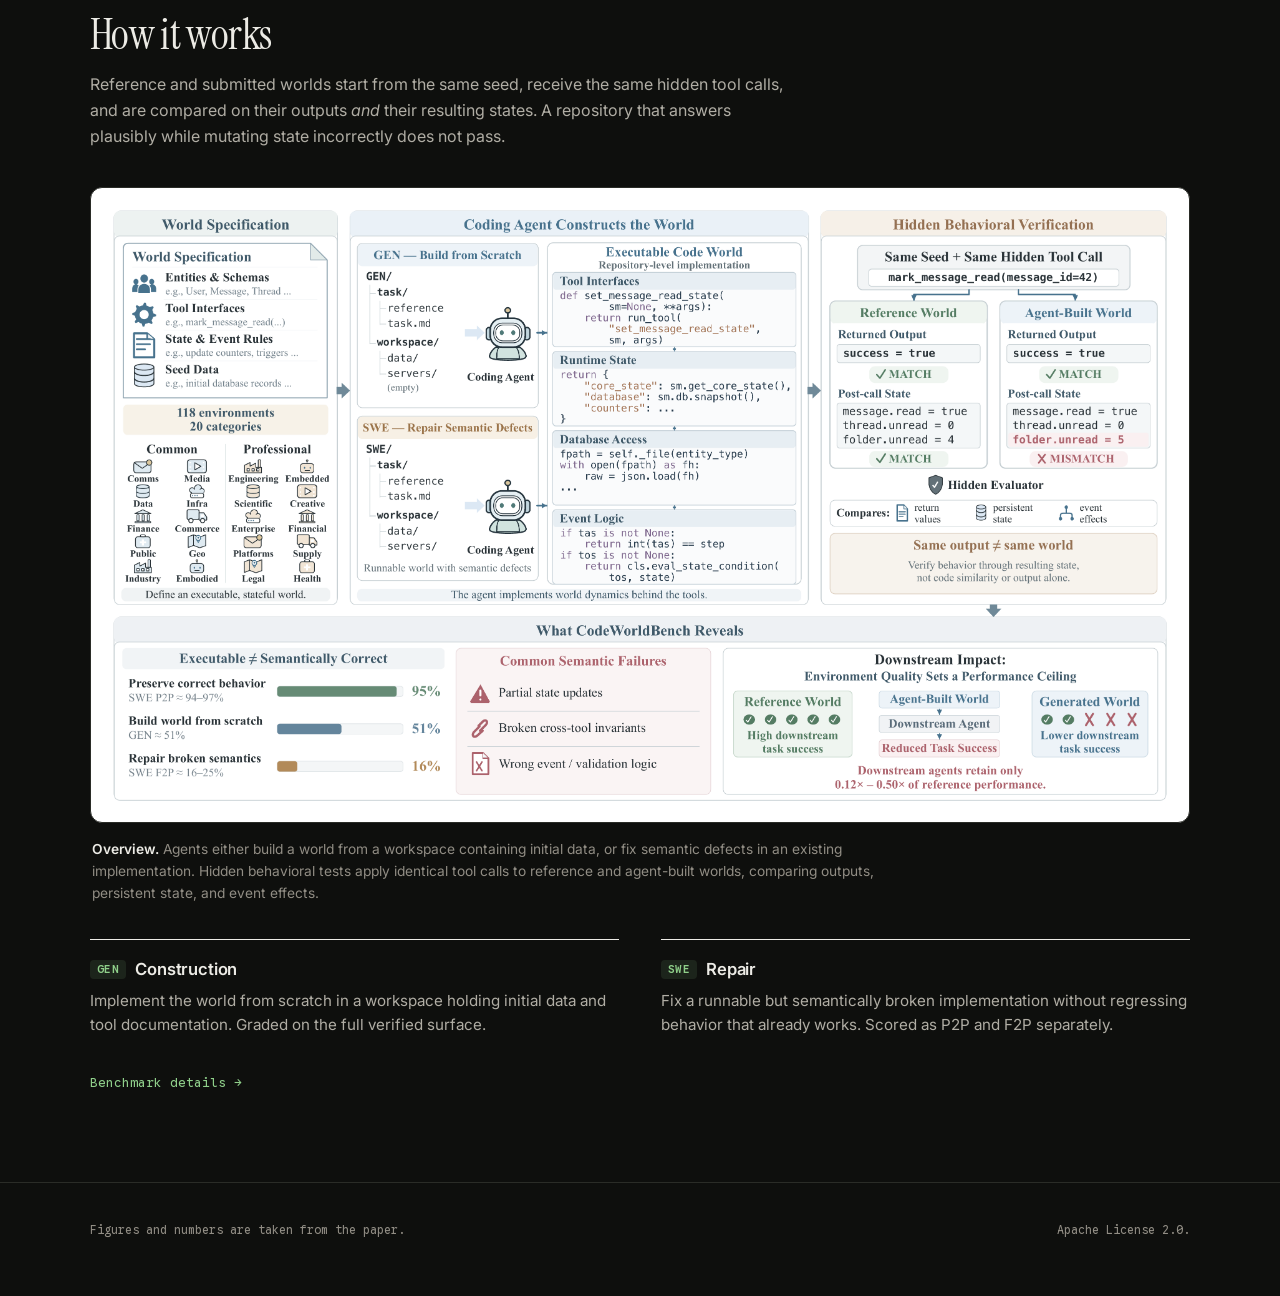
==== commit 97068880: "Redesign the site: editorial type, dark by default, key numbers up front The terminal look (monospac" ====
--- a/index.html
+++ b/index.html
@@ -9,14 +9,18 @@
 <meta property="og:description" content="118 executable environments, 25,015 hidden cases. Build a stateful code world from scratch, or repair a broken one.">
 <meta property="og:type" content="website">
 <link rel="icon" href="assets/favicon.svg" type="image/svg+xml">
+<link rel="preconnect" href="https://fonts.googleapis.com">
+<link rel="preconnect" href="https://fonts.gstatic.com" crossorigin>
+<link rel="stylesheet" href="https://fonts.googleapis.com/css2?family=Google+Sans+Code:wght@400;500;600&family=Instrument+Serif:ital@0;1&family=Inter:wght@400;500;600&display=swap">
 <link rel="stylesheet" href="css/style.css">
+<script src="js/theme.js"></script>
 </head>
 <body>
 <a class="skip-link" href="#leaderboard">Skip to leaderboard</a>
 
 <nav class="nav">
   <div class="nav-inner">
-    <a class="nav-brand" href="./"><span class="prompt">$</span>CodeWorldBench</a>
+    <a class="nav-brand" href="./">CodeWorldBench</a>
     <div class="nav-links">
       <a href="#leaderboard">Leaderboard</a>
       <a href="benchmark.html">Benchmark</a>
@@ -25,22 +29,20 @@
       <a href="cost.html">Cost</a>
       <a href="run.html">Run it</a>
     </div>
+    <button class="theme-toggle" type="button" aria-label="Switch to light mode">
+      <svg class="sun" viewBox="0 0 24 24" aria-hidden="true"><circle cx="12" cy="12" r="4"/><path d="M12 2v2M12 20v2M4.9 4.9l1.4 1.4M17.7 17.7l1.4 1.4M2 12h2M20 12h2M4.9 19.1l1.4-1.4M17.7 6.3l1.4-1.4"/></svg>
+      <svg class="moon" viewBox="0 0 24 24" aria-hidden="true"><path d="M20 14.5A8 8 0 0 1 9.5 4a8 8 0 1 0 10.5 10.5z"/></svg>
+    </button>
   </div>
 </nav>
 
-<header class="hero hero-tight" id="top">
+<header class="hero" id="top">
   <div class="wrap">
     <p class="eyebrow">Execution-based benchmark · code-driven world construction</p>
-    <h1>How well can coding agents build<br>executable agent worlds?<span class="cursor"></span></h1>
+    <h1>How well can coding agents build executable <em>agent worlds</em>?</h1>
     <p class="tagline">
       Agents emit runnable repositories routinely. CodeWorldBench asks the harder question: does the
       world they build transition the way its specification says it should?
-    </p>
-    <p class="tagline">
-      Platforms already checkpoint agent-built sessions into reusable environments at over five
-      thousand creations per second. Capacity has a production answer; fidelity does not. A world
-      that runs but transitions incorrectly does not withhold a reward signal, it supplies a
-      misleading one.
     </p>
 
     <div class="stats">
@@ -58,23 +60,26 @@
   </div>
 </header>
 
-<section id="leaderboard" class="flush">
+<section id="leaderboard">
   <div class="wrap">
     <div class="lb-head">
-      <h2><span class="hash">#</span>Leaderboard</h2>
+      <h2>Leaderboard</h2>
       <div class="lb-controls">
         <label class="check">
+          <input type="checkbox" id="show-categories">
+          20 categories
+        </label>
+        <label class="check">
           <input type="checkbox" id="all-scaffolds">
-          Show every scaffold
+          Every scaffold
         </label>
-        <span class="lb-hint" id="lb-overall-meta"></span>
       </div>
     </div>
 
     <p class="section-sub">
-      GEN is the construction pass rate over all 118 environments — the macro-average of
-      per-environment case pass rates, so every environment counts equally. Scroll right
-      for all 20 domain categories; rank and model stay pinned.
+      GEN is the construction pass rate over all 118 environments, the macro-average of
+      per-environment case pass rates, so every environment counts equally.
+      <strong>The leader scores 59.42 out of 100.</strong>
     </p>
 
     <div class="table-scroll" id="lb-overall">
@@ -83,21 +88,22 @@
 
     <p class="legend">
       OpenAI models run under Codex v0.154.0, every other model under Claude Code v2.1.251.
-      Green marks the best value in a column; click any score header to re-sort.
-      The two category taxonomies are disjoint — a common code scores only the 50 common
-      environments, a professional code only the 68 professional ones — so those columns are
-      the paper's per-subset numbers unchanged. <a href="benchmark.html#categories">Category
-      codes</a> spell out the domains; <a href="results.html">full tables</a> add the SWE
-      pass-to-pass and fail-to-pass rates per subset.
+      Green marks the best value in a column; click a score header to re-sort. Category columns
+      score only their own subset, 50 common or 68 professional environments, so each is the paper's
+      per-subset number unchanged. <a href="benchmark.html#categories">Category codes</a> spell out
+      the domains; <a href="results.html">full tables</a> add the SWE pass-to-pass and fail-to-pass
+      rates.
     </p>
   </div>
 </section>
 
 <section id="takeaways">
   <div class="wrap">
-    <h2><span class="hash">#</span>What we found</h2>
-    <div class="cards">
-      <div class="card">
+    <h2>What we found</h2>
+    <div class="cards findings">
+      <div class="card">
+        <span class="kicker">96.5<small>vs</small>16.5</span>
+        <span class="kicker-label">P2P vs F2P · common</span>
         <h3>Preservation looks solved. It is not the task.</h3>
         <p>
           Keeping already-correct behavior alive averages <span class="num">96.5</span> on common and
@@ -107,27 +113,33 @@
         </p>
       </div>
       <div class="card">
+        <span class="kicker">45.3</span>
+        <span class="kicker-label">Best professional F2P · open 27B</span>
         <h3>Repair is not construction.</h3>
         <p>
           The best professional repair rows are Qwen3.8-27B (<span class="num">45.3</span> and
-          <span class="num">44.9</span>), above every closed-source model — yet those same rows rank
+          <span class="num">44.9</span>), above every closed-source model, yet those same rows rank
           twelfth and seventh on construction. The two settings measure different capabilities.
         </p>
       </div>
       <div class="card">
+        <span class="kicker">45.8<small>→</small>40.7</span>
+        <span class="kicker-label">Pass rate, L1 → L3 · common</span>
         <h3>Failures are semantic, not syntactic.</h3>
         <p>
-          Generated repositories pass structural setup and then mismanage state: stale counters,
-          shallow success envelopes, inconsistent views. Agents build first and validate transition
-          rules later, or never.
-        </p>
-      </div>
-      <div class="card">
+          Quadrupling the verified surface costs about five points, and the loss comes from stateful
+          coupling. Repositories pass structural setup, then mismanage state: stale counters, shallow
+          success envelopes, inconsistent views.
+        </p>
+      </div>
+      <div class="card">
+        <span class="kicker">12–50%</span>
+        <span class="kicker-label">Of reference success, downstream</span>
         <h3>The defects reach the next agent.</h3>
         <p>
           An independent agent working inside these generated environments reaches only
           <span class="num">12%</span> to <span class="num">50%</span> of the success rate it gets in
-          the reference environments — mostly because tools are broken or missing, not because the
+          the reference environments, mostly because tools are broken or missing, not because the
           tasks got harder.
         </p>
       </div>
@@ -136,9 +148,23 @@
   </div>
 </section>
 
+<section id="why">
+  <div class="wrap">
+    <p class="eyebrow">Why it matters</p>
+    <p class="statement">
+      A world that runs but transitions incorrectly does not withhold a reward signal.
+      <em>It supplies a misleading one.</em>
+    </p>
+    <p class="statement-note">
+      Platforms already checkpoint agent-built sessions into reusable environments at over five
+      thousand creations per second. Capacity has a production answer; fidelity does not.
+    </p>
+  </div>
+</section>
+
 <section id="how">
   <div class="wrap">
-    <h2><span class="hash">#</span>How it works</h2>
+    <h2>How it works</h2>
     <p class="section-sub">
       Reference and submitted worlds start from the same seed, receive the same hidden tool calls, and
       are compared on their outputs <em>and</em> their resulting states. A repository that answers
--- a/css/style.css
+++ b/css/style.css
@@ -1,27 +1,54 @@
-/* CodeWorldBench site. Dark terminal palette, monospace throughout, leaderboard
-   first. Everything is static: no build step, no framework, relative URLs only so
-   the same tree works from file://, a local server, and a project Pages path. */
+/* CodeWorldBench site. Editorial and quiet: a serif display face for headlines,
+   a sans for prose, a mono for every number and label, and one accent colour
+   reserved for what should stand out. Dark by default; js/theme.js sets
+   data-theme="light" when a reader switches. Everything is static: no build
+   step, no framework, relative URLs only so the same tree works from a local
+   server and from Pages. */
 
 :root {
-  --bg: #0b0d10;
-  --bg-raised: #12151a;
-  --bg-sunken: #080a0c;
-  --line: #1f242c;
-  --line-soft: #171b21;
-  --fg: #d8dee6;
-  --fg-dim: #8b95a3;
-  /* --fg-faint carries small text (eyebrows, captions, legends, rank column), so
-     it is picked to clear WCAG AA 4.5:1 against all three surfaces above, not
-     just the page background. */
-  --fg-faint: #7b8490;
-  --accent: #4ade80;
-  --accent-dim: #16a34a;
-  --warm: #fbbf24;
-  --cool: #60a5fa;
-  --violet: #a78bfa;
-  --mono: ui-monospace, "SF Mono", "JetBrains Mono", "Fira Code", Menlo, Consolas, monospace;
+  --bg: #0e0f0d;
+  --surface: #151614;
+  --sunken: #111210;
+  --hover: #1a1c19;
+  --line: #2a2c27;
+  --line-soft: #1f211d;
+  --track: #252722;
+  --fg: #ecebe5;
+  --fg-dim: #b0ada4;
+  /* --fg-faint carries small text (labels, captions, legends, rank column), so it
+     is picked to clear WCAG AA 4.5:1 against all three surfaces in each theme. */
+  --fg-faint: #918d84;
+  --accent: #8fcf8a;
+  --bar: #5c5a54;
+  --warm: #e3b062;
+  --cool: #8ab4e6;
+  --violet: #b9a2f0;
+  --serif: "Instrument Serif", "Iowan Old Style", Georgia, serif;
+  --sans: Inter, -apple-system, BlinkMacSystemFont, "Segoe UI", Roboto, sans-serif;
+  --mono: "Google Sans Code", ui-monospace, "SF Mono", Menlo, Consolas, monospace;
   --pad: clamp(1rem, 4vw, 2.5rem);
-  --maxw: 1320px;
+  --maxw: 1180px;
+  --radius: 12px;
+  color-scheme: dark;
+}
+
+:root[data-theme="light"] {
+  --bg: #fbfaf7;
+  --surface: #ffffff;
+  --sunken: #f4f2ed;
+  --hover: #f8f6f1;
+  --line: #e6e2d9;
+  --line-soft: #efece6;
+  --track: #ece8df;
+  --fg: #191713;
+  --fg-dim: #57524a;
+  --fg-faint: #6b655b;
+  --accent: #2f6b3c;
+  --bar: #a39d90;
+  --warm: #94560f;
+  --cool: #2c5d8c;
+  --violet: #6a4bb0;
+  color-scheme: light;
 }
 
 *,
@@ -33,40 +60,31 @@
 html {
   scroll-behavior: smooth;
   scroll-padding-top: 4.5rem;
+  -webkit-text-size-adjust: 100%;
 }
 
 body {
   margin: 0;
   background: var(--bg);
   color: var(--fg);
-  font-family: var(--mono);
-  font-size: 15px;
-  line-height: 1.65;
+  font-family: var(--sans);
+  font-size: 16px;
+  line-height: 1.6;
   -webkit-font-smoothing: antialiased;
-}
-
-/* Faint grid, the one decorative flourish. Sits behind everything. */
-body::before {
-  content: "";
-  position: fixed;
-  inset: 0;
-  z-index: -1;
-  background-image: linear-gradient(var(--line-soft) 1px, transparent 1px),
-    linear-gradient(90deg, var(--line-soft) 1px, transparent 1px);
-  background-size: 48px 48px;
-  opacity: 0.4;
-  pointer-events: none;
+  -moz-osx-font-smoothing: grayscale;
 }
 
 a {
   color: var(--accent);
-  text-decoration: none;
-  border-bottom: 1px solid transparent;
+  text-decoration: underline;
+  text-decoration-thickness: 1px;
+  text-underline-offset: 3px;
+  text-decoration-color: color-mix(in srgb, currentColor 35%, transparent);
 }
 
 a:hover,
 a:focus-visible {
-  border-bottom-color: var(--accent);
+  text-decoration-color: currentColor;
 }
 
 :focus-visible {
@@ -76,11 +94,21 @@
 
 code {
   font-family: var(--mono);
+  font-size: 0.86em;
+  background: var(--sunken);
+  border: 1px solid var(--line);
+  border-radius: 5px;
+  padding: 0.08em 0.35em;
+}
+
+/* Inline figures inside prose. Mono so digits align, accent so the numbers that
+   carry an argument are the first thing the eye lands on. */
+.num {
+  font-family: var(--mono);
   font-size: 0.92em;
-  background: var(--bg-sunken);
-  border: 1px solid var(--line);
-  border-radius: 3px;
-  padding: 0.1em 0.35em;
+  font-weight: 600;
+  color: var(--accent);
+  white-space: nowrap;
 }
 
 .wrap {
@@ -98,8 +126,9 @@
   left: 1rem;
   top: 1rem;
   z-index: 100;
-  background: var(--bg-raised);
+  background: var(--surface);
   border: 1px solid var(--accent);
+  border-radius: 6px;
   padding: 0.5rem 0.9rem;
 }
 
@@ -109,85 +138,173 @@
   position: sticky;
   top: 0;
   z-index: 20;
-  background: rgba(11, 13, 16, 0.92);
-  backdrop-filter: blur(8px);
+  background: color-mix(in srgb, var(--bg) 86%, transparent);
+  backdrop-filter: saturate(1.4) blur(12px);
+  -webkit-backdrop-filter: saturate(1.4) blur(12px);
   border-bottom: 1px solid var(--line);
 }
 
 .nav-inner {
   max-width: var(--maxw);
   margin: 0 auto;
-  padding: 0.7rem var(--pad);
+  padding: 0 var(--pad);
+  min-height: 3.6rem;
   display: flex;
   align-items: center;
-  gap: 1.5rem;
-  flex-wrap: wrap;
-}
-
+  gap: 0.4rem 2rem;
+}
+
+/* The brand mark is a solid square: what is left of the old terminal cursor. */
 .nav-brand {
-  color: var(--fg);
-  font-weight: 700;
-  letter-spacing: -0.02em;
-  border: 0;
-}
-
-.nav-brand:hover {
-  border: 0;
-  color: var(--accent);
-}
-
-.nav-brand .prompt {
-  color: var(--accent);
-  margin-right: 0.4rem;
+  display: inline-flex;
+  align-items: center;
+  gap: 0.6rem;
+  color: var(--fg);
+  font-family: var(--mono);
+  font-weight: 600;
+  font-size: 0.92rem;
+  letter-spacing: -0.01em;
+  text-decoration: none;
+  white-space: nowrap;
+}
+
+.nav-brand::before {
+  content: "";
+  width: 0.62rem;
+  height: 0.62rem;
+  border-radius: 2px;
+  background: var(--accent);
 }
 
 .nav-links {
   display: flex;
-  gap: 1.1rem;
+  gap: 1.6rem;
   margin-left: auto;
-  flex-wrap: wrap;
-  font-size: 0.85rem;
+  font-family: var(--mono);
+  font-size: 0.74rem;
+  letter-spacing: 0.08em;
+  text-transform: uppercase;
 }
 
 .nav-links a {
   color: var(--fg-dim);
+  text-decoration: none;
+  padding: 0.3rem 0;
+  white-space: nowrap;
 }
 
 .nav-links a:hover {
+  color: var(--fg);
+}
+
+.nav-links a[aria-current="page"] {
+  color: var(--fg);
+  box-shadow: inset 0 -1.5px 0 var(--accent);
+}
+
+/* Theme switch. Each theme shows the icon of the one it switches to. */
+.theme-toggle {
+  flex: none;
+  display: inline-grid;
+  place-items: center;
+  width: 2rem;
+  height: 2rem;
+  padding: 0;
+  border: 1px solid var(--line);
+  border-radius: 999px;
+  background: transparent;
+  color: var(--fg-dim);
+  cursor: pointer;
+  transition: color 0.15s, border-color 0.15s;
+}
+
+.theme-toggle:hover {
+  color: var(--fg);
+  border-color: var(--fg-faint);
+}
+
+.theme-toggle svg {
+  width: 0.95rem;
+  height: 0.95rem;
+  fill: none;
+  stroke: currentColor;
+  stroke-width: 1.8;
+  stroke-linecap: round;
+  stroke-linejoin: round;
+}
+
+.theme-toggle .moon,
+:root[data-theme="light"] .theme-toggle .sun {
+  display: none;
+}
+
+:root[data-theme="light"] .theme-toggle .moon {
+  display: block;
+}
+
+/* ---------- hero ---------- */
+
+.hero {
+  padding: clamp(3.5rem, 10vw, 7.5rem) 0 clamp(3rem, 6vw, 4.5rem);
+}
+
+.eyebrow {
+  font-family: var(--mono);
+  font-size: 0.74rem;
+  letter-spacing: 0.12em;
+  text-transform: uppercase;
   color: var(--accent);
-}
-
-/* ---------- hero ---------- */
-
-.hero {
-  padding: clamp(2.5rem, 7vw, 4.5rem) 0 2.5rem;
-  border-bottom: 1px solid var(--line);
-}
-
-/* The home hero sits directly above the leaderboard, so it stays short. */
-.hero-tight {
-  padding-bottom: 2rem;
-}
-
-/* Sub-page header: same type scale as the hero, without the blinking cursor. */
+  margin: 0 0 1.4rem;
+}
+
+.hero h1 {
+  font-family: var(--serif);
+  font-weight: 400;
+  font-size: clamp(2.7rem, 7.4vw, 5.6rem);
+  line-height: 0.98;
+  letter-spacing: -0.02em;
+  margin: 0 0 1.6rem;
+  max-width: 14em;
+  text-wrap: balance;
+}
+
+.hero h1 em,
+.page-head h1 em {
+  font-style: italic;
+  color: var(--accent);
+}
+
+.hero .tagline {
+  font-size: clamp(1.06rem, 1.7vw, 1.28rem);
+  line-height: 1.55;
+  color: var(--fg-dim);
+  max-width: 54ch;
+  margin: 0 0 2.6rem;
+  text-wrap: pretty;
+}
+
+/* Sub-page header: same voice as the hero, one size down. */
 .page-head {
-  padding: clamp(2rem, 5vw, 3.2rem) 0 2rem;
-  border-bottom: 1px solid var(--line);
+  padding: clamp(3rem, 8vw, 5.5rem) 0 clamp(2.4rem, 5vw, 3.5rem);
 }
 
 .page-head h1 {
-  font-size: clamp(1.7rem, 4vw, 2.5rem);
-  line-height: 1.15;
-  letter-spacing: -0.03em;
-  margin: 0 0 0.7rem;
-  font-weight: 700;
+  font-family: var(--serif);
+  font-weight: 400;
+  font-size: clamp(2.4rem, 5.6vw, 4.2rem);
+  line-height: 1;
+  letter-spacing: -0.02em;
+  margin: 0 0 1.2rem;
+  max-width: 16em;
+  text-wrap: balance;
 }
 
 .page-head .tagline {
-  font-size: clamp(0.95rem, 1.8vw, 1.08rem);
-  color: var(--fg-dim);
-  max-width: 76ch;
-  margin: 0 0 1.4rem;
+  font-size: clamp(1rem, 1.5vw, 1.16rem);
+  color: var(--fg-dim);
+  max-width: 64ch;
+  margin: 0 0 2.2rem;
+  text-wrap: pretty;
 }
 
 .page-head .stats,
@@ -195,368 +312,463 @@
   margin-bottom: 0;
 }
 
-/* A section that follows a header already carrying a rule needs less top space. */
-section.flush {
-  padding-top: clamp(1.8rem, 4vw, 2.6rem);
-}
-
-.eyebrow {
-  font-size: 0.78rem;
-  letter-spacing: 0.16em;
-  text-transform: uppercase;
-  color: var(--fg-faint);
-  margin: 0 0 1rem;
-}
-
-.hero h1 {
-  font-size: clamp(1.9rem, 5.2vw, 3.1rem);
-  line-height: 1.12;
-  letter-spacing: -0.03em;
-  margin: 0 0 0.6rem;
-  font-weight: 700;
-}
-
-.hero h1 .cursor {
-  display: inline-block;
-  width: 0.55em;
-  height: 1em;
-  background: var(--accent);
-  vertical-align: text-bottom;
-  animation: blink 1.15s step-end infinite;
-}
-
-@keyframes blink {
-  50% {
-    opacity: 0;
-  }
-}
-
-@media (prefers-reduced-motion: reduce) {
-  .hero h1 .cursor {
-    animation: none;
-  }
-  html {
-    scroll-behavior: auto;
-  }
-}
-
-.hero .tagline {
-  font-size: clamp(1rem, 2.1vw, 1.2rem);
-  color: var(--fg-dim);
-  max-width: 62ch;
-  margin: 0 0 1.6rem;
-}
-
-.abstract {
-  max-width: 82ch;
-  color: var(--fg-dim);
-  border-left: 2px solid var(--line);
-  padding-left: 1.1rem;
-  margin: 0 0 1.8rem;
-  font-size: 0.93rem;
-}
-
-.abstract strong {
-  color: var(--fg);
-  font-weight: 600;
-}
-
 /* ---------- stat strip ---------- */
 
 .stats {
   display: grid;
-  grid-template-columns: repeat(auto-fit, minmax(150px, 1fr));
-  gap: 1px;
-  background: var(--line);
-  border: 1px solid var(--line);
-  border-radius: 6px;
-  overflow: hidden;
-  margin: 0 0 1.8rem;
-}
-
-.stat {
-  background: var(--bg-raised);
-  padding: 1rem 1.1rem;
+  grid-template-columns: repeat(auto-fit, minmax(128px, 1fr));
+  gap: 1.4rem 1.5rem;
+  border-top: 1px solid var(--line);
+  padding-top: 1.4rem;
+  margin: 0 0 2.6rem;
 }
 
 .stat .n {
   display: block;
-  font-size: 1.6rem;
-  font-weight: 700;
-  letter-spacing: -0.02em;
-  color: var(--accent);
-  line-height: 1.2;
+  font-family: var(--serif);
+  font-size: clamp(2.1rem, 3.8vw, 2.9rem);
+  line-height: 1;
+  letter-spacing: -0.01em;
+  color: var(--fg);
 }
 
 .stat .k {
   display: block;
-  font-size: 0.74rem;
+  font-family: var(--mono);
+  font-size: 0.68rem;
   letter-spacing: 0.1em;
   text-transform: uppercase;
   color: var(--fg-faint);
-  margin-top: 0.2rem;
-}
-
-.btn-row {
+  margin-top: 0.6rem;
+}
+
+.btn-row,
+.next-row {
   display: flex;
   gap: 0.7rem;
   flex-wrap: wrap;
 }
 
+.next-row {
+  margin-top: 2.4rem;
+}
+
 .btn {
-  display: inline-block;
-  padding: 0.55rem 1.1rem;
+  display: inline-flex;
+  align-items: center;
+  height: 2.7rem;
+  padding: 0 1.25rem;
   border: 1px solid var(--line);
-  border-radius: 4px;
-  background: var(--bg-raised);
-  color: var(--fg);
-  font-size: 0.88rem;
+  border-radius: 999px;
+  background: var(--surface);
+  color: var(--fg);
+  font-family: var(--mono);
+  font-size: 0.8rem;
+  font-weight: 500;
+  text-decoration: none;
+  transition: border-color 0.15s, background-color 0.15s, color 0.15s;
 }
 
 .btn:hover,
 .btn:focus-visible {
+  border-color: var(--fg-faint);
+}
+
+.btn-primary {
+  background: var(--fg);
+  border-color: var(--fg);
+  color: var(--bg);
+}
+
+.btn-primary:hover,
+.btn-primary:focus-visible {
+  background: var(--accent);
   border-color: var(--accent);
-  color: var(--accent);
-}
-
-.btn-primary {
-  border-color: var(--accent-dim);
-  color: var(--accent);
+  color: var(--bg);
 }
 
 /* ---------- sections ---------- */
 
 section {
-  padding: clamp(2.5rem, 6vw, 3.8rem) 0;
-  border-bottom: 1px solid var(--line);
-}
-
-section > .wrap > h2 {
-  font-size: 1.35rem;
-  letter-spacing: -0.02em;
-  margin: 0 0 0.4rem;
-  font-weight: 700;
-}
-
-section > .wrap > h2 .hash {
-  color: var(--accent);
-  margin-right: 0.5rem;
+  padding: clamp(3.2rem, 8vw, 5.5rem) 0;
+  border-top: 1px solid var(--line);
+}
+
+/* A section that opens a sub-page sits right under its header, so it needs less
+   air above it. */
+section.flush {
+  padding-top: clamp(2.4rem, 5vw, 3.6rem);
+}
+
+section > .wrap > h2,
+.lb-head > h2 {
+  font-family: var(--serif);
+  font-weight: 400;
+  font-size: clamp(1.95rem, 3.6vw, 2.7rem);
+  line-height: 1.06;
+  letter-spacing: -0.015em;
+  margin: 0 0 0.9rem;
+  max-width: 24em;
+  text-wrap: balance;
 }
 
 .section-sub {
   color: var(--fg-dim);
-  margin: 0 0 1.8rem;
-  max-width: 82ch;
-  font-size: 0.92rem;
+  font-size: 1rem;
+  margin: 0 0 2.4rem;
+  max-width: 70ch;
+  text-wrap: pretty;
+}
+
+.section-sub.wide {
+  max-width: 84ch;
+}
+
+.section-sub strong {
+  color: var(--fg);
+  font-weight: 600;
 }
 
 h3 {
-  font-size: 1rem;
-  margin: 2rem 0 0.5rem;
+  font-size: 1.02rem;
+  font-weight: 600;
+  line-height: 1.35;
   letter-spacing: -0.01em;
+  margin: 2.6rem 0 0.6rem;
+}
+
+p.body {
+  color: var(--fg-dim);
+  margin: 0 0 1rem;
 }
 
 /* ---------- figures ---------- */
 
 figure {
-  margin: 0 0 1.8rem;
-  background: #fff;
-  border: 1px solid var(--line);
-  border-radius: 6px;
-  overflow: hidden;
-}
-
+  margin: 0 0 2.2rem;
+}
+
+/* Figures are white-background PNGs from the paper, so they keep a white mat in
+   both themes. */
 figure img {
   display: block;
   width: 100%;
   height: auto;
+  background: #fff;
+  border: 1px solid var(--line);
+  border-radius: var(--radius);
+  padding: clamp(0.4rem, 1.6vw, 1.1rem);
 }
 
 figure figcaption {
-  background: var(--bg-raised);
-  border-top: 1px solid var(--line);
-  color: var(--fg-dim);
-  font-size: 0.82rem;
-  line-height: 1.55;
-  padding: 0.75rem 1rem;
+  color: var(--fg-faint);
+  font-size: 0.86rem;
+  line-height: 1.6;
+  padding: 0.9rem 0.1rem 0;
+  max-width: 92ch;
 }
 
 figure figcaption b {
   color: var(--fg);
+  font-weight: 600;
 }
 
 /* ---------- cards ---------- */
 
+/* Cards are columns under a hairline rule rather than boxes, so a grid of them
+   reads as one quiet block instead of a wall of tiles. */
 .cards {
   display: grid;
-  grid-template-columns: repeat(auto-fit, minmax(270px, 1fr));
-  gap: 1rem;
+  grid-template-columns: repeat(auto-fit, minmax(250px, 1fr));
+  gap: 2.4rem 2.6rem;
+}
+
+.cards-3 {
+  grid-template-columns: repeat(auto-fit, minmax(250px, 1fr));
 }
 
 .card {
-  background: var(--bg-raised);
-  border: 1px solid var(--line);
-  border-radius: 6px;
-  padding: 1.1rem 1.2rem;
+  border-top: 1px solid var(--fg);
+  padding-top: 1.1rem;
 }
 
 .card h3 {
-  margin: 0 0 0.5rem;
-  font-size: 0.95rem;
+  margin: 0 0 0.55rem;
+  font-size: 1.04rem;
 }
 
 .card h3 .tag {
+  display: inline-block;
+  font-family: var(--mono);
+  font-size: 0.68rem;
+  font-weight: 600;
+  letter-spacing: 0.06em;
   color: var(--accent);
-  font-weight: 600;
-  font-size: 0.74rem;
-  letter-spacing: 0.08em;
-  margin-right: 0.5rem;
+  background: color-mix(in srgb, var(--accent) 11%, transparent);
+  border-radius: 4px;
+  padding: 0.12rem 0.42rem;
+  margin-right: 0.55rem;
+  vertical-align: 0.12em;
 }
 
 .card p {
   margin: 0;
   color: var(--fg-dim);
-  font-size: 0.88rem;
+  font-size: 0.95rem;
+  line-height: 1.62;
 }
 
 .card p + p {
-  margin-top: 0.6rem;
-}
-
-.card .num {
-  color: var(--warm);
-  font-weight: 600;
+  margin-top: 0.7rem;
+}
+
+/* Four findings sit four across or two by two, never three plus an orphan. The
+   kicker above each already carries the accent, so figures in the body step back
+   to ink. */
+.cards.findings {
+  grid-template-columns: repeat(4, minmax(0, 1fr));
+  gap: 2.4rem 2.2rem;
+}
+
+@media (max-width: 1080px) {
+  .cards.findings {
+    grid-template-columns: repeat(2, minmax(0, 1fr));
+  }
+}
+
+@media (max-width: 600px) {
+  .cards.findings {
+    grid-template-columns: minmax(0, 1fr);
+  }
+}
+
+.findings .num {
+  color: var(--fg);
+}
+
+/* The one number a finding rests on, set large above it. */
+.kicker {
+  display: block;
+  font-family: var(--serif);
+  font-size: clamp(2.8rem, 4.6vw, 3.6rem);
+  line-height: 1;
+  letter-spacing: -0.015em;
+  color: var(--accent);
+  margin: 0.15rem 0 0.35rem;
+  white-space: nowrap;
+}
+
+.kicker small {
+  font-family: var(--mono);
+  font-size: 0.32em;
+  letter-spacing: 0.04em;
+  color: var(--fg-faint);
+  margin: 0 0.5em;
+  vertical-align: 0.5em;
+}
+
+.kicker-label {
+  display: block;
+  font-family: var(--mono);
+  font-size: 0.68rem;
+  letter-spacing: 0.08em;
+  text-transform: uppercase;
+  color: var(--fg-faint);
+  margin: 0 0 1.1rem;
+}
+
+/* ---------- pull statement ---------- */
+
+.statement {
+  font-family: var(--serif);
+  font-weight: 400;
+  font-size: clamp(1.8rem, 3.8vw, 3rem);
+  line-height: 1.14;
+  letter-spacing: -0.015em;
+  max-width: 22em;
+  margin: 0 0 1.6rem;
+  text-wrap: balance;
+}
+
+.statement em {
+  color: var(--accent);
+}
+
+.statement-note {
+  color: var(--fg-dim);
+  max-width: 62ch;
+  margin: 0;
 }
 
 /* ---------- leaderboard ---------- */
 
-/* Heading and table controls share a baseline row on wide screens and stack on
-   narrow ones. */
+/* Heading and table controls share a row on wide screens and stack on narrow
+   ones. */
 .lb-head {
   display: flex;
-  align-items: baseline;
+  align-items: flex-end;
   justify-content: space-between;
-  gap: 1rem 1.5rem;
+  gap: 1rem 2rem;
   flex-wrap: wrap;
 }
 
 .lb-head > h2 {
-  font-size: 1.35rem;
-  letter-spacing: -0.02em;
   margin: 0;
-  font-weight: 700;
-}
-
-.lb-head > h2 .hash {
-  color: var(--accent);
-  margin-right: 0.5rem;
 }
 
 .lb-controls {
   display: flex;
   align-items: center;
-  gap: 1.2rem;
+  gap: 0.7rem 1.4rem;
   flex-wrap: wrap;
   margin-bottom: 1rem;
 }
 
 .lb-head .lb-controls {
-  margin-bottom: 0;
+  margin-bottom: 0.4rem;
+}
+
+.lb-head + .section-sub {
+  margin-top: 1rem;
 }
 
 .lb-error {
-  padding: 1rem;
+  padding: 1.2rem;
   margin: 0;
   color: var(--fg-dim);
 }
 
+.lb-hint {
+  font-family: var(--mono);
+  font-size: 0.72rem;
+  color: var(--fg-faint);
+}
+
+/* Segmented control. */
 .toggle {
   display: inline-flex;
+  gap: 2px;
+  padding: 3px;
+  background: var(--sunken);
   border: 1px solid var(--line);
-  border-radius: 4px;
-  overflow: hidden;
+  border-radius: 999px;
 }
 
 .toggle button {
   font-family: var(--mono);
-  font-size: 0.82rem;
-  padding: 0.45rem 0.95rem;
-  background: var(--bg-raised);
+  font-size: 0.75rem;
+  padding: 0.38rem 0.9rem;
+  background: transparent;
   color: var(--fg-dim);
   border: 0;
-  border-right: 1px solid var(--line);
+  border-radius: 999px;
   cursor: pointer;
 }
 
-.toggle button:last-child {
-  border-right: 0;
-}
-
 .toggle button[aria-pressed="true"] {
-  background: var(--accent-dim);
-  color: #04120a;
-  font-weight: 600;
+  background: var(--surface);
+  color: var(--fg);
+  box-shadow: 0 0 0 1px var(--line), 0 1px 2px rgba(0, 0, 0, 0.06);
 }
 
 .toggle button:hover:not([aria-pressed="true"]) {
   color: var(--fg);
 }
 
+/* A checkbox drawn as a switch. It stays a real checkbox for keyboard and screen
+   reader use; only the paint changes. */
 .check {
   display: inline-flex;
   align-items: center;
-  gap: 0.45rem;
-  font-size: 0.82rem;
+  gap: 0.55rem;
+  font-family: var(--mono);
+  font-size: 0.75rem;
   color: var(--fg-dim);
   cursor: pointer;
+  user-select: none;
 }
 
 .check input {
-  accent-color: var(--accent-dim);
-  width: 1rem;
-  height: 1rem;
-}
-
-.lb-hint {
-  font-size: 0.78rem;
-  color: var(--fg-faint);
-  margin-left: auto;
+  appearance: none;
+  -webkit-appearance: none;
+  flex: none;
+  position: relative;
+  margin: 0;
+  width: 1.9rem;
+  height: 1.1rem;
+  border-radius: 999px;
+  background: var(--track);
+  box-shadow: inset 0 0 0 1px var(--line);
+  cursor: pointer;
+  transition: background-color 0.15s;
+}
+
+.check input::after {
+  content: "";
+  position: absolute;
+  top: 2px;
+  left: 2px;
+  width: calc(1.1rem - 4px);
+  height: calc(1.1rem - 4px);
+  border-radius: 50%;
+  background: #fff;
+  box-shadow: 0 1px 2px rgba(0, 0, 0, 0.22);
+  transition: transform 0.15s;
+}
+
+.check input:checked {
+  background: var(--accent);
+  box-shadow: none;
+}
+
+.check input:checked::after {
+  transform: translateX(0.8rem);
+}
+
+.check:hover {
+  color: var(--fg);
 }
 
 .table-scroll {
   overflow-x: auto;
   border: 1px solid var(--line);
-  border-radius: 6px;
-  background: var(--bg-raised);
+  border-radius: var(--radius);
+  background: var(--surface);
+}
+
+.table-scroll + .table-scroll,
+.cat-grid + .table-scroll {
+  margin-top: 1.4rem;
 }
 
 table {
   border-collapse: collapse;
   width: 100%;
-  font-size: 0.82rem;
+  font-size: 0.88rem;
   font-variant-numeric: tabular-nums;
 }
 
 thead th {
   position: sticky;
   top: 0;
-  background: var(--bg-sunken);
+  background: var(--surface);
   border-bottom: 1px solid var(--line);
-  padding: 0.5rem 0.45rem;
+  padding: 0.85rem 0.8rem;
   text-align: right;
   white-space: nowrap;
-  font-weight: 600;
-  color: var(--fg-dim);
+  font-family: var(--mono);
+  font-size: 0.68rem;
+  font-weight: 500;
+  letter-spacing: 0.07em;
+  text-transform: uppercase;
+  color: var(--fg-faint);
   z-index: 2;
 }
 
 thead th.group {
   text-align: center;
-  color: var(--fg-faint);
-  font-size: 0.72rem;
-  letter-spacing: 0.1em;
-  text-transform: uppercase;
-  top: 0;
+  font-size: 0.64rem;
+  padding: 0.6rem 0.8rem 0.35rem;
   border-bottom: 1px solid var(--line-soft);
 }
 
@@ -572,23 +784,33 @@
   text-align: left;
 }
 
+th:first-child,
+td:first-child {
+  padding-left: 1.2rem;
+}
+
+th:last-child,
+td:last-child {
+  padding-right: 1.2rem;
+}
+
 th.sortable {
   cursor: pointer;
   user-select: none;
 }
 
 th.sortable:hover {
-  color: var(--accent);
+  color: var(--fg);
 }
 
 th.sortable .arrow {
   color: var(--accent);
-  margin-left: 0.2rem;
-  font-size: 0.7rem;
+  margin-left: 0.25rem;
+  font-size: 0.62rem;
 }
 
 tbody td {
-  padding: 0.4rem 0.45rem;
+  padding: 0.82rem 0.8rem;
   border-bottom: 1px solid var(--line-soft);
   text-align: right;
   white-space: nowrap;
@@ -599,34 +821,38 @@
 }
 
 tbody tr:hover td {
-  background: rgba(74, 222, 128, 0.04);
+  background: var(--hover);
 }
 
 td.rank {
-  color: var(--fg-faint);
-  text-align: right;
-  width: 2.2rem;
+  font-family: var(--mono);
+  color: var(--fg-faint);
+  width: 2.4rem;
+}
+
+/* The top three positions of whatever the table is sorted by. */
+tbody tr:nth-child(-n + 3) td.rank {
+  color: var(--accent);
+  font-weight: 600;
 }
 
 td.model {
   color: var(--fg);
+  font-weight: 500;
+}
+
+td.model img {
+  height: 1.15em;
+  width: auto;
+  vertical-align: -0.22em;
+  margin-right: 0.5rem;
+  border-radius: 3px;
 }
 
 td.model .params {
   color: var(--fg-faint);
-  font-size: 0.76rem;
+  font-size: 0.78rem;
   margin-left: 0.4rem;
-}
-
-td.provider {
-  color: var(--fg-dim);
-}
-
-td.provider img {
-  height: 1em;
-  width: auto;
-  vertical-align: -0.15em;
-  margin-right: 0.35rem;
 }
 
 td.scaffold {
@@ -635,52 +861,65 @@
 
 .badge {
   display: inline-block;
-  font-size: 0.68rem;
+  font-family: var(--mono);
+  font-size: 0.6rem;
+  font-weight: 500;
   letter-spacing: 0.06em;
   text-transform: uppercase;
-  padding: 0.05rem 0.35rem;
-  border-radius: 3px;
-  border: 1px solid var(--line);
-  color: var(--fg-faint);
+  padding: 0.12rem 0.4rem;
+  margin-left: 0.3rem;
+  border-radius: 4px;
+  vertical-align: 0.12em;
+  color: var(--fg-faint);
+  background: var(--sunken);
 }
 
 .badge.closed {
-  border-color: #3b3320;
   color: var(--warm);
+  background: color-mix(in srgb, var(--warm) 11%, transparent);
 }
 
 .badge.open {
-  border-color: #1d3550;
   color: var(--cool);
-}
-
-/* Metric columns carry a heat tint so column structure reads at a glance. */
+  background: color-mix(in srgb, var(--cool) 11%, transparent);
+}
+
 td.metric {
+  font-family: var(--mono);
+  font-weight: 500;
+}
+
+td.metric.sub {
+  color: var(--fg-dim);
+  font-weight: 400;
+}
+
+td.cat {
+  font-family: var(--mono);
+  font-size: 0.8rem;
+  color: var(--fg-dim);
+}
+
+td.best,
+td.metric.sub.best {
+  color: var(--accent);
   font-weight: 600;
 }
 
-td.cat {
-  color: var(--fg-dim);
-}
-
-td.gen {
-  border-left: 1px solid var(--line);
-}
-
-td.best {
-  color: var(--accent);
-}
-
 .sorted-col {
-  background: rgba(96, 165, 250, 0.05);
+  background: color-mix(in srgb, var(--accent) 2.5%, transparent);
+}
+
+td.dash {
+  color: var(--fg-faint);
 }
 
 .legend {
-  margin: 0.9rem 0 0;
-  font-size: 0.78rem;
+  margin: 1.1rem 0 0;
+  font-size: 0.8rem;
   color: var(--fg-faint);
   line-height: 1.7;
-  max-width: 100ch;
+  max-width: 96ch;
 }
 
 .legend b {
@@ -688,32 +927,23 @@
   font-weight: 600;
 }
 
-/* ---------- overall table: all 118 environments plus all 20 categories ---------- */
+/* ---------- overall table: all 118 environments, optionally all 20 categories ---------- */
 
 .lb-wide {
-  font-size: 0.84rem;
-  /* 27 columns fit no viewport, so the table takes its natural width and the
-     wrapper scrolls sideways instead of squeezing the numbers. */
+  /* With the category block on, 27 columns fit no viewport, so the table takes
+     its natural width and the wrapper scrolls sideways instead of squeezing the
+     numbers. With it off, min-width stretches the table to the card. */
   width: max-content;
   min-width: 100%;
 }
 
-.lb-wide thead th {
-  padding: 0.5rem 0.45rem;
-}
-
-.lb-wide tbody td {
-  padding: 0.45rem;
-}
-
 .lb-wide td.cat {
-  padding: 0.45rem 0.4rem;
-  font-size: 0.79rem;
+  padding: 0.82rem 0.5rem;
 }
 
 .lb-wide td.model,
 .lb-wide th.model {
-  min-width: 11.5rem;
+  min-width: 13rem;
 }
 
 /* Vertical rules mark where one block of columns ends and the next begins. */
@@ -731,7 +961,7 @@
   .lb-wide .stick-2 {
     position: sticky;
     z-index: 3;
-    background: var(--bg-raised);
+    background: var(--surface);
   }
 
   .lb-wide .stick-1 {
@@ -740,34 +970,37 @@
 
   .lb-wide .stick-2 {
     left: var(--stick-2, 2.6rem);
-    border-right: 1px solid var(--line);
+  }
+
+  .lb-wide.with-cats .stick-2 {
+    box-shadow: inset -1px 0 0 var(--line);
   }
 
   .lb-wide thead .stick-1,
   .lb-wide thead .stick-2 {
     z-index: 4;
-    background: var(--bg-sunken);
-  }
-
-  /* Sticky cells need an opaque background, so the row hover tint has to be
-     baked in rather than layered as a translucent wash. */
+  }
+
+  /* Sticky cells need an opaque background, so the hover tint is a solid token
+     rather than a translucent wash. */
   .lb-wide tbody tr:hover .stick-1,
   .lb-wide tbody tr:hover .stick-2 {
-    background: #141d1e;
-  }
-}
-
-/* The GEN column carries a proportional bar behind the value, so the ranking
-   reads without comparing digits. Width comes from --w, set per row in JS.
+    background: var(--hover);
+  }
+}
+
+/* The GEN column carries a bar beside the value, so the ranking reads without
+   comparing digits. Width comes from --w, set per row in JS.
 
    The bar sits inside a track that spans the whole 0-100 range, and --w is the
    score itself as a percentage. So a 50 fills half the track and only a 100
-   fills it end to end. The track is drawn faintly rather than left invisible,
-   because an absolute scale is only readable if the unfilled remainder is
-   visible -- otherwise every bar just looks short. */
+   fills it end to end. The track is drawn rather than left invisible, because an
+   absolute scale is only readable if the unfilled remainder is visible --
+   otherwise every bar just looks short. Bars are neutral; only the column's best
+   row takes the accent. */
 th.big,
 td.big {
-  min-width: 176px;
+  min-width: 240px;
 }
 
 td.big {
@@ -777,36 +1010,31 @@
 td.big .bar-track {
   display: block;
   position: absolute;
-  left: 0.5rem;
-  right: 3.55rem;
+  left: 0.8rem;
+  right: 4.6rem;
   top: 50%;
   transform: translateY(-50%);
-  height: 1.15rem;
-  background: rgba(255, 255, 255, 0.032);
-  border-radius: 2px;
+  height: 6px;
+  background: var(--track);
+  border-radius: 999px;
+  overflow: hidden;
 }
 
 td.big .bar {
   display: block;
   height: 100%;
   width: var(--w, 0%);
-  background: linear-gradient(90deg, rgba(74, 222, 128, 0.32), rgba(74, 222, 128, 0.12));
-  border-left: 2px solid var(--accent);
-  border-radius: 0 2px 2px 0;
+  background: var(--bar);
+  border-radius: 999px;
+}
+
+td.big.best .bar {
+  background: var(--accent);
 }
 
 td.big .barval {
   position: relative;
-  padding-right: 0.15rem;
-}
-
-td.metric.sub {
-  color: var(--fg-dim);
-  font-weight: 400;
-}
-
-td.dash {
-  color: var(--fg-faint);
+  font-weight: 600;
 }
 
 /* Capability matrix marks. The glyph alone would carry the meaning for a sighted
@@ -819,6 +1047,7 @@
 
 td.yes {
   color: var(--accent);
+  font-weight: 600;
 }
 
 /* The absent mark is content, not decoration, so it takes --fg-faint (which is
@@ -829,58 +1058,39 @@
 }
 
 tbody tr.ours td {
-  background: rgba(74, 222, 128, 0.055);
+  background: color-mix(in srgb, var(--accent) 7%, var(--surface));
   border-bottom-color: var(--line);
 }
 
 tbody tr.ours:hover td {
-  background: rgba(74, 222, 128, 0.085);
+  background: color-mix(in srgb, var(--accent) 11%, var(--surface));
 }
 
 .more {
-  margin: 1.4rem 0 0;
-  font-size: 0.89rem;
-}
-
-.next-row {
-  display: flex;
-  gap: 0.7rem;
-  flex-wrap: wrap;
-  margin-top: 1.5rem;
-}
-
-.cards-3 {
-  grid-template-columns: repeat(auto-fit, minmax(255px, 1fr));
-}
-
-.section-sub.wide {
-  max-width: 94ch;
-}
-
-p.body {
-  color: var(--fg-dim);
-  font-size: 0.92rem;
-  margin: 0 0 1rem;
-}
-
-.steps-tight > li {
-  margin-bottom: 1.2rem;
-}
-
-.nav-links a[aria-current="page"] {
-  color: var(--accent);
+  margin: 2.2rem 0 0;
+  font-family: var(--mono);
+  font-size: 0.8rem;
+}
+
+.more a {
+  text-decoration: none;
+}
+
+.more a:hover {
+  text-decoration: underline;
 }
 
 /* ---------- code blocks ---------- */
 
 pre {
-  background: var(--bg-sunken);
+  background: var(--sunken);
   border: 1px solid var(--line);
-  border-radius: 6px;
-  padding: 0.9rem 1rem;
+  border-radius: 10px;
+  padding: 1rem 1.2rem;
   overflow-x: auto;
+  font-family: var(--mono);
   font-size: 0.82rem;
-  line-height: 1.7;
+  line-height: 1.75;
   margin: 0 0 1rem;
 }
 
@@ -917,8 +1127,12 @@
 .steps > li {
   counter-increment: step;
   position: relative;
-  padding-left: 2.2rem;
-  margin-bottom: 1.8rem;
+  padding-left: 3rem;
+  margin-bottom: 2.4rem;
+}
+
+.steps-tight > li {
+  margin-bottom: 1.6rem;
 }
 
 .steps > li::before {
@@ -926,72 +1140,77 @@
   position: absolute;
   left: 0;
   top: 0;
-  width: 1.55rem;
-  height: 1.55rem;
+  width: 1.85rem;
+  height: 1.85rem;
   display: grid;
   place-items: center;
-  border: 1px solid var(--accent-dim);
-  border-radius: 4px;
-  color: var(--accent);
-  font-size: 0.78rem;
+  border: 1px solid var(--line);
+  border-radius: 50%;
+  background: var(--surface);
+  color: var(--fg);
+  font-family: var(--mono);
+  font-size: 0.76rem;
 }
 
 .steps > li > h3 {
-  margin: 0.1rem 0 0.6rem;
+  margin: 0.2rem 0 0.6rem;
 }
 
 .steps p {
   color: var(--fg-dim);
-  font-size: 0.89rem;
-  margin: 0 0 0.7rem;
+  font-size: 0.95rem;
+  margin: 0 0 0.8rem;
 }
 
 .note {
-  border-left: 2px solid var(--warm);
-  background: rgba(251, 191, 36, 0.05);
-  padding: 0.7rem 1rem;
-  color: var(--fg-dim);
-  font-size: 0.85rem;
-  border-radius: 0 4px 4px 0;
-  margin: 0 0 1rem;
+  border-left: 2px solid var(--accent);
+  background: color-mix(in srgb, var(--accent) 6%, transparent);
+  padding: 0.9rem 1.2rem;
+  color: var(--fg-dim);
+  font-size: 0.93rem;
+  border-radius: 0 8px 8px 0;
+  margin: 1.6rem 0 1rem;
+  max-width: 84ch;
 }
 
 /* ---------- category grid ---------- */
 
 .cat-grid {
   display: grid;
-  grid-template-columns: repeat(auto-fill, minmax(215px, 1fr));
+  grid-template-columns: repeat(auto-fill, minmax(210px, 1fr));
   gap: 1px;
   background: var(--line);
   border: 1px solid var(--line);
-  border-radius: 6px;
+  border-radius: var(--radius);
   overflow: hidden;
 }
 
 .cat-cell {
-  background: var(--bg-raised);
-  padding: 0.65rem 0.8rem;
-  font-size: 0.82rem;
+  background: var(--surface);
+  padding: 0.85rem 1rem;
+  font-size: 0.88rem;
 }
 
 .cat-cell .code {
+  font-family: var(--mono);
+  font-size: 0.78rem;
+  font-weight: 600;
   color: var(--accent);
-  font-weight: 700;
-  margin-right: 0.45rem;
+  margin-right: 0.5rem;
 }
 
 .cat-cell .name {
-  color: var(--fg-dim);
+  color: var(--fg);
 }
 
 /* Per-category environment counts sit on their own line so the long category
    names above them keep wrapping freely inside a narrow grid cell. */
 .cat-cell .envs {
   display: block;
-  margin-top: 0.2rem;
-  color: var(--fg-faint);
-  font-family: var(--mono);
-  font-size: 0.72rem;
+  margin-top: 0.25rem;
+  color: var(--fg-faint);
+  font-family: var(--mono);
+  font-size: 0.7rem;
 }
 
 /* The taxonomy tables hold sentence-length lists, so they opt out of the
@@ -999,26 +1218,103 @@
 td.envlist {
   white-space: normal;
   color: var(--fg-dim);
-  font-size: 0.8rem;
-  line-height: 1.55;
+  font-size: 0.86rem;
+  line-height: 1.6;
   min-width: 26rem;
 }
 
 .two-col {
   display: grid;
-  grid-template-columns: repeat(auto-fit, minmax(320px, 1fr));
-  gap: 1.5rem 2rem;
+  grid-template-columns: repeat(auto-fit, minmax(300px, 1fr));
+  gap: 1.5rem 3rem;
+}
+
+.two-col h3 {
+  margin-top: 0;
 }
 
 /* ---------- footer ---------- */
 
 footer {
-  padding: 2.2rem 0 3rem;
-  color: var(--fg-faint);
-  font-size: 0.82rem;
-  border: 0;
+  border-top: 1px solid var(--line);
+  padding: 2.4rem 0 3.5rem;
+  color: var(--fg-faint);
+  font-family: var(--mono);
+  font-size: 0.74rem;
+}
+
+footer .wrap {
+  display: flex;
+  justify-content: space-between;
+  gap: 0.4rem 2rem;
+  flex-wrap: wrap;
 }
 
 footer p {
-  margin: 0 0 0.4rem;
-}
+  margin: 0;
+}
+
+/* ---------- narrow screens ---------- */
+
+@media (max-width: 720px) {
+  body {
+    font-size: 15px;
+  }
+
+  /* Brand and theme switch on one line, the links on a second that scrolls
+     sideways. */
+  .nav-inner {
+    flex-wrap: wrap;
+    padding-top: 0.7rem;
+  }
+
+  .theme-toggle {
+    order: 1;
+    margin-left: auto;
+  }
+
+  .nav-links {
+    order: 2;
+    margin: 0 calc(var(--pad) * -1);
+    padding: 0 var(--pad) 0.3rem;
+    width: calc(100% + var(--pad) * 2);
+    gap: 1.3rem;
+    overflow-x: auto;
+    scrollbar-width: none;
+  }
+
+  .nav-links::-webkit-scrollbar {
+    display: none;
+  }
+
+  html {
+    scroll-padding-top: 6rem;
+  }
+
+  thead th,
+  tbody td {
+    padding-left: 0.6rem;
+    padding-right: 0.6rem;
+  }
+
+  th.big,
+  td.big {
+    min-width: 190px;
+  }
+
+  .kicker {
+    white-space: normal;
+  }
+}
+
+@media (prefers-reduced-motion: reduce) {
+  html {
+    scroll-behavior: auto;
+  }
+
+  .btn,
+  .check input,
+  .check input::after {
+    transition: none;
+  }
+}
